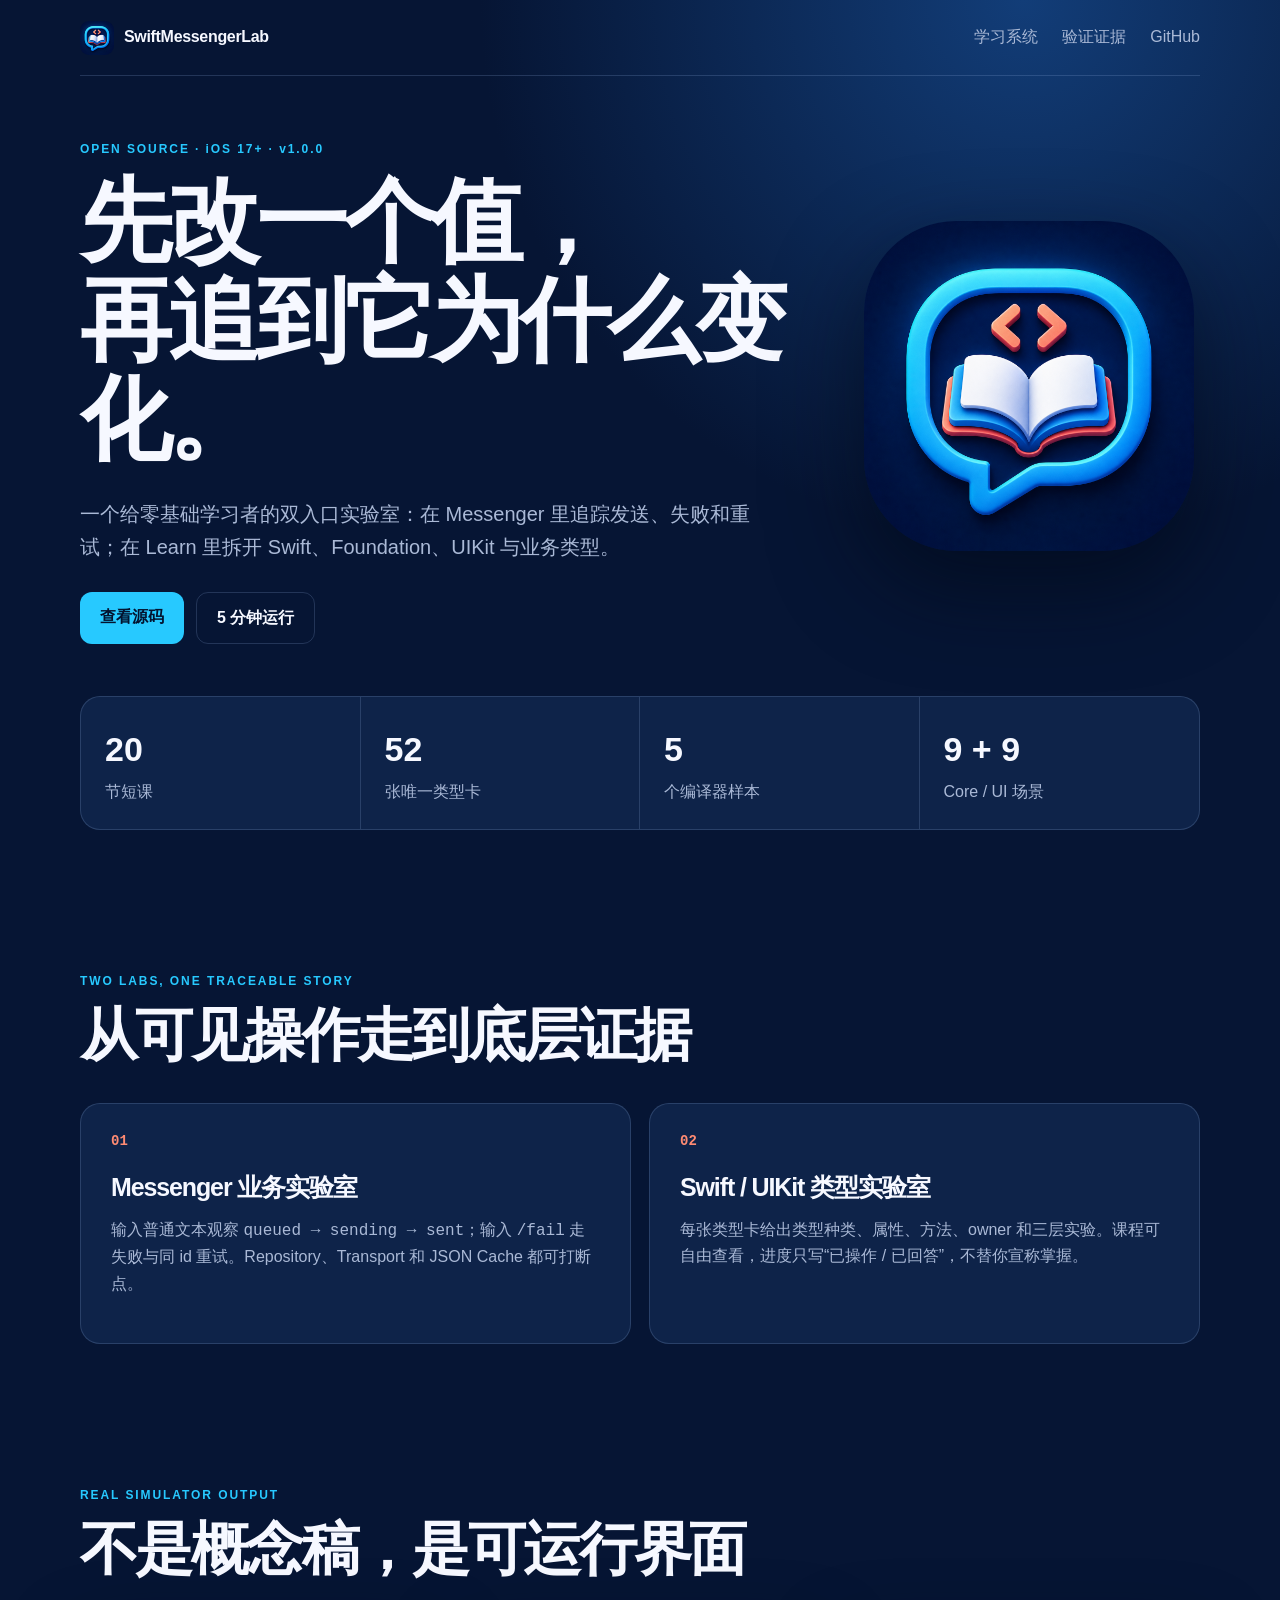
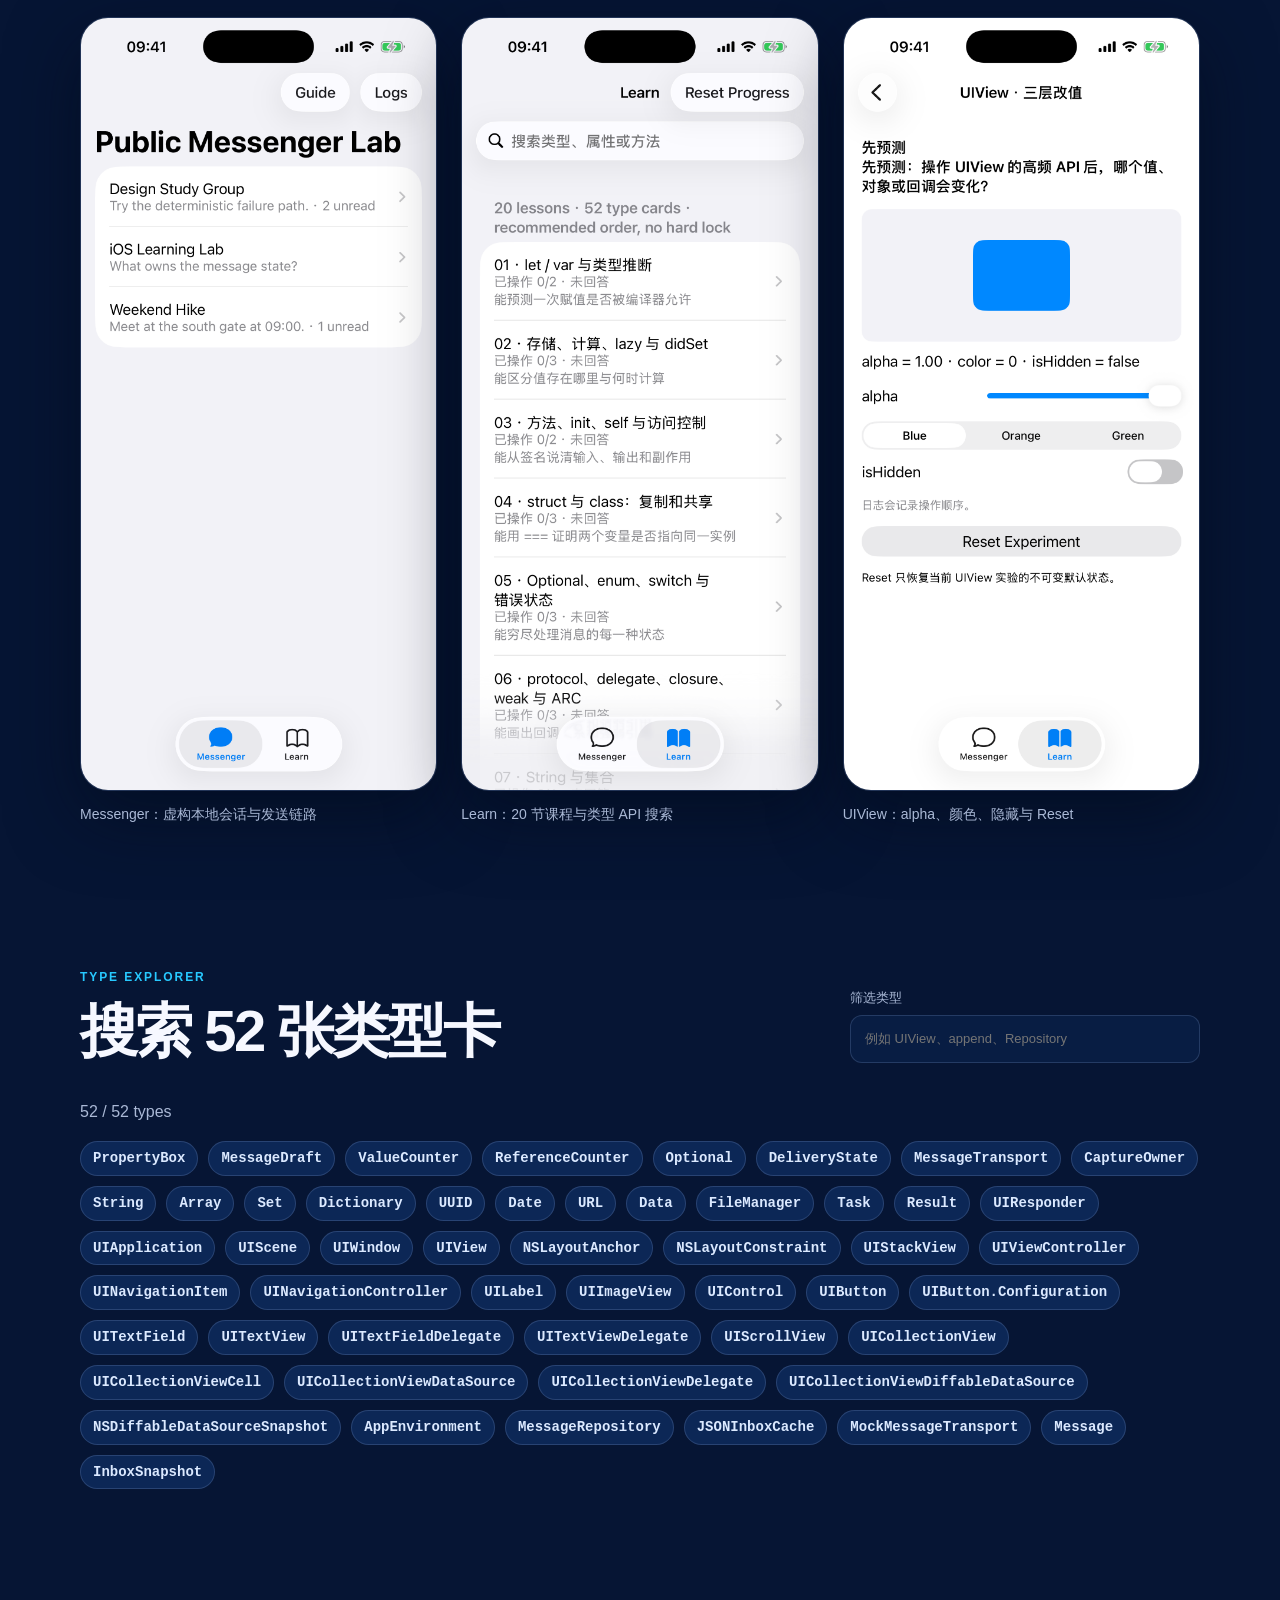
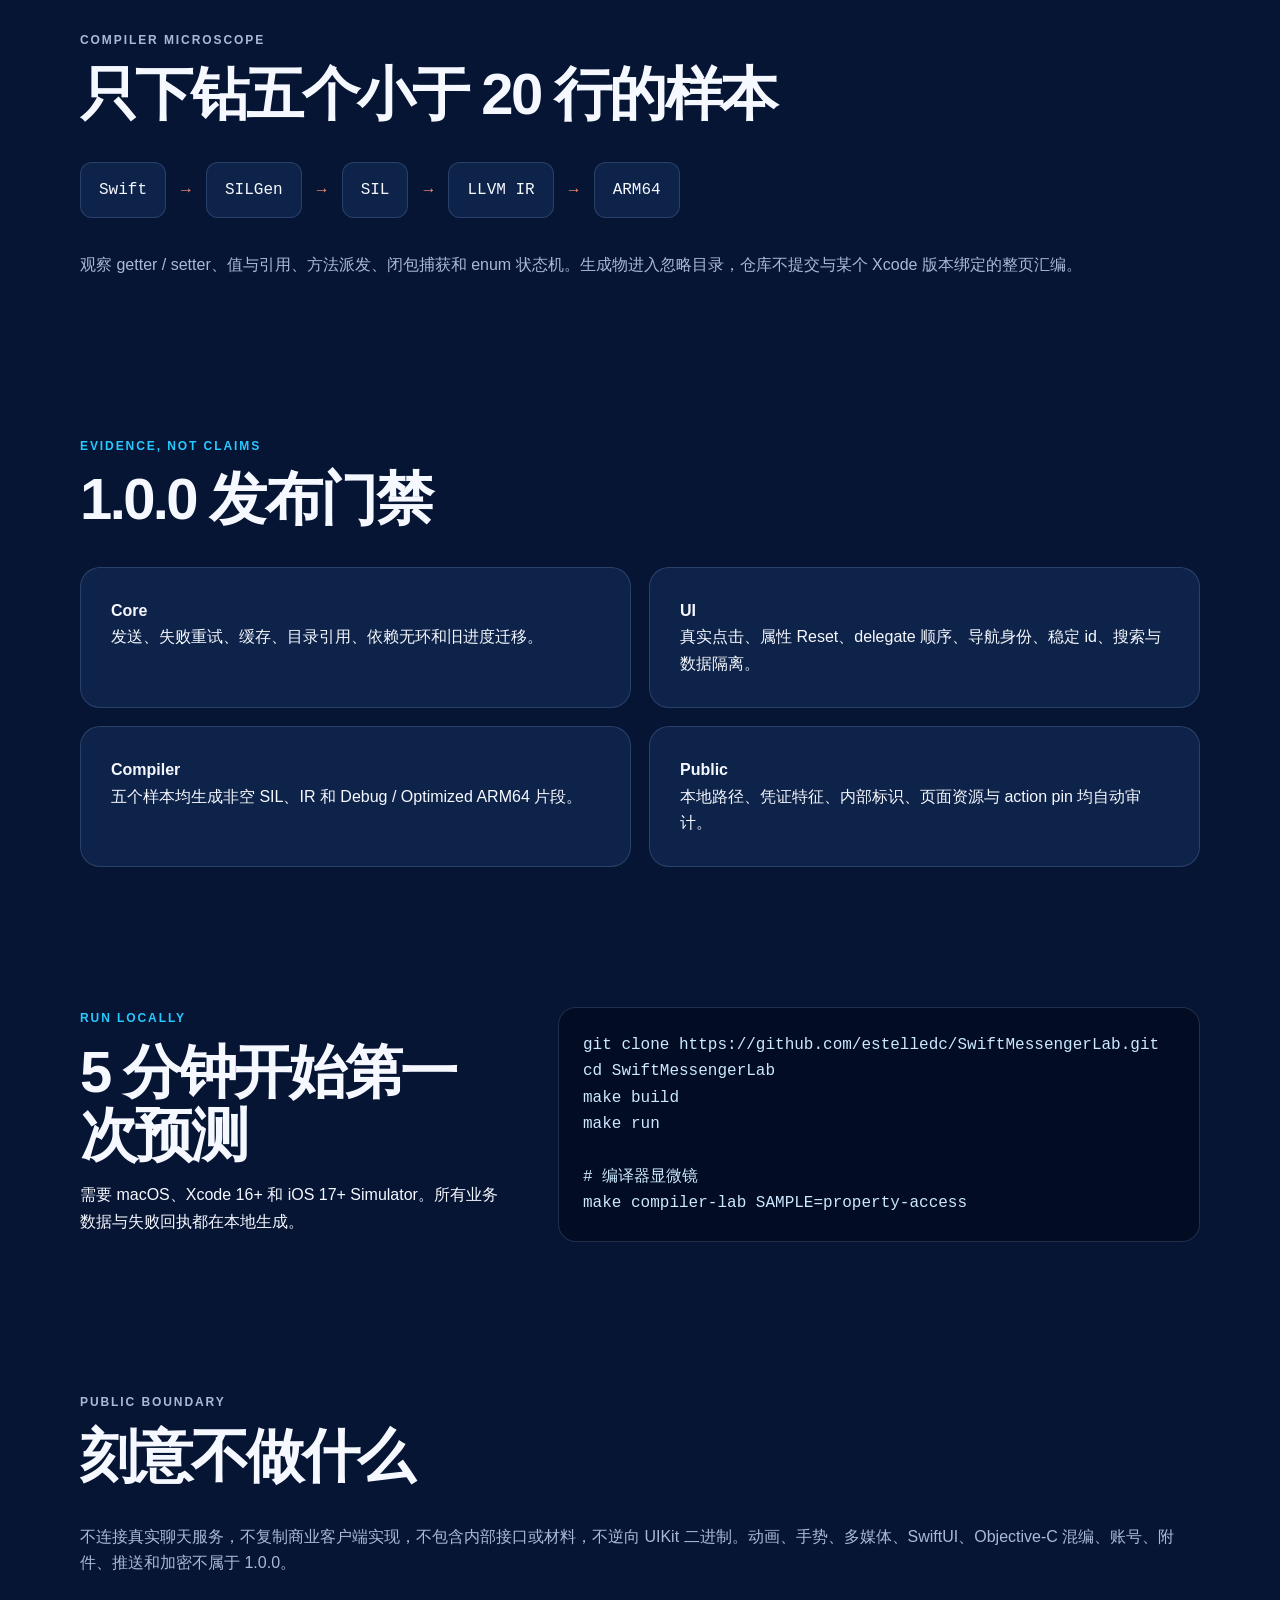
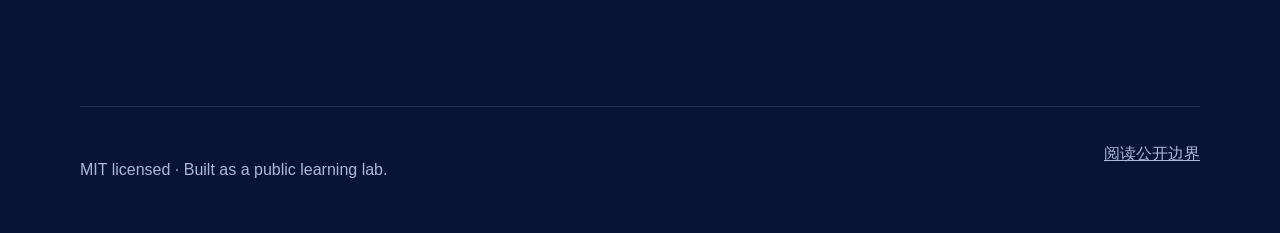
==== docs/index.html @ 99987d00 "docs: add public showcase and release automation" ====
<!doctype html>
<html lang="zh-CN">
<head>
  <meta charset="utf-8">
  <meta name="viewport" content="width=device-width, initial-scale=1">
  <title>SwiftMessengerLab · Swift / UIKit 类型与 IM 业务实验室</title>
  <meta name="description" content="面向零基础学习者的公开 Swift、Foundation、UIKit 与 IM 业务实验室：20 节短课、52 张类型卡和 5 个编译器显微镜样本。">
  <link rel="canonical" href="https://estelledc.github.io/SwiftMessengerLab/">
  <link rel="icon" type="image/png" href="assets/favicon.png">
  <link rel="stylesheet" href="assets/style.css">
  <meta property="og:type" content="website">
  <meta property="og:title" content="SwiftMessengerLab">
  <meta property="og:description" content="从改一个属性，到追踪一次消息发送，再到观察 SIL 与 ARM64。">
  <meta property="og:url" content="https://estelledc.github.io/SwiftMessengerLab/">
  <meta property="og:image" content="https://estelledc.github.io/SwiftMessengerLab/assets/og-image.png">
  <meta name="twitter:card" content="summary_large_image">
</head>
<body data-lessons="20" data-types="52" data-samples="5">
  <header class="hero shell">
    <nav aria-label="主导航">
      <a class="brand" href="#top"><img src="assets/favicon.png" alt="SwiftMessengerLab 图标">SwiftMessengerLab</a>
      <div><a href="#learn">学习系统</a><a href="#evidence">验证证据</a><a href="https://github.com/estelledc/SwiftMessengerLab">GitHub</a></div>
    </nav>
    <div class="hero-grid" id="top">
      <div>
        <p class="eyebrow">OPEN SOURCE · iOS 17+ · v1.0.0</p>
        <h1>先改一个值，<br>再追到它为什么变化。</h1>
        <p class="lead">一个给零基础学习者的双入口实验室：在 Messenger 里追踪发送、失败和重试；在 Learn 里拆开 Swift、Foundation、UIKit 与业务类型。</p>
        <div class="actions"><a class="primary" href="https://github.com/estelledc/SwiftMessengerLab">查看源码</a><a class="secondary" href="#run">5 分钟运行</a></div>
      </div>
      <img class="app-icon" src="assets/app-icon.png" alt="由对话气泡、代码括号和书本组成的项目图标">
    </div>
    <dl class="metrics" aria-label="已验证的项目规模">
      <div><dt>20</dt><dd>节短课</dd></div>
      <div><dt>52</dt><dd>张唯一类型卡</dd></div>
      <div><dt>5</dt><dd>个编译器样本</dd></div>
      <div><dt>9 + 9</dt><dd>Core / UI 场景</dd></div>
    </dl>
  </header>

  <main>
    <section class="shell" id="learn">
      <p class="eyebrow">TWO LABS, ONE TRACEABLE STORY</p>
      <h2>从可见操作走到底层证据</h2>
      <div class="two-col">
        <article class="panel"><span class="number">01</span><h3>Messenger 业务实验室</h3><p>输入普通文本观察 <code>queued → sending → sent</code>；输入 <code>/fail</code> 走失败与同 id 重试。Repository、Transport 和 JSON Cache 都可打断点。</p></article>
        <article class="panel"><span class="number">02</span><h3>Swift / UIKit 类型实验室</h3><p>每张类型卡给出类型种类、属性、方法、owner 和三层实验。课程可自由查看，进度只写“已操作 / 已回答”，不替你宣称掌握。</p></article>
      </div>
    </section>

    <section class="screens shell" aria-labelledby="screens-title">
      <p class="eyebrow">REAL SIMULATOR OUTPUT</p>
      <h2 id="screens-title">不是概念稿，是可运行界面</h2>
      <div class="screen-grid">
        <figure><img src="assets/screenshot-messenger.png" alt="Messenger 会话列表真实模拟器截图"><figcaption>Messenger：虚构本地会话与发送链路</figcaption></figure>
        <figure><img src="assets/screenshot-learn.png" alt="Learn 课程目录真实模拟器截图"><figcaption>Learn：20 节课程与类型 API 搜索</figcaption></figure>
        <figure><img src="assets/screenshot-uiview.png" alt="UIView 白名单属性实验真实模拟器截图"><figcaption>UIView：alpha、颜色、隐藏与 Reset</figcaption></figure>
      </div>
    </section>

    <section class="type-section shell">
      <div class="section-heading"><div><p class="eyebrow">TYPE EXPLORER</p><h2>搜索 52 张类型卡</h2></div><label>筛选类型<input id="type-filter" type="search" autocomplete="off" placeholder="例如 UIView、append、Repository"></label></div>
      <p id="type-count" class="muted" aria-live="polite">52 / 52 types</p>
      <div id="type-list" class="type-list"></div>
    </section>

    <section class="compiler shell">
      <p class="eyebrow">COMPILER MICROSCOPE</p>
      <h2>只下钻五个小于 20 行的样本</h2>
      <div class="pipeline" aria-label="编译器观察流水线"><span>Swift</span><b>→</b><span>SILGen</span><b>→</b><span>SIL</span><b>→</b><span>LLVM IR</span><b>→</b><span>ARM64</span></div>
      <p>观察 getter / setter、值与引用、方法派发、闭包捕获和 enum 状态机。生成物进入忽略目录，仓库不提交与某个 Xcode 版本绑定的整页汇编。</p>
    </section>

    <section class="evidence shell" id="evidence">
      <p class="eyebrow">EVIDENCE, NOT CLAIMS</p>
      <h2>1.0.0 发布门禁</h2>
      <div class="check-grid"><p><strong>Core</strong><br>发送、失败重试、缓存、目录引用、依赖无环和旧进度迁移。</p><p><strong>UI</strong><br>真实点击、属性 Reset、delegate 顺序、导航身份、稳定 id、搜索与数据隔离。</p><p><strong>Compiler</strong><br>五个样本均生成非空 SIL、IR 和 Debug / Optimized ARM64 片段。</p><p><strong>Public</strong><br>本地路径、凭证特征、内部标识、页面资源与 action pin 均自动审计。</p></div>
    </section>

    <section class="run shell" id="run">
      <div><p class="eyebrow">RUN LOCALLY</p><h2>5 分钟开始第一次预测</h2><p>需要 macOS、Xcode 16+ 和 iOS 17+ Simulator。所有业务数据与失败回执都在本地生成。</p></div>
      <pre><code>git clone https://github.com/estelledc/SwiftMessengerLab.git
cd SwiftMessengerLab
make build
make run

# 编译器显微镜
make compiler-lab SAMPLE=property-access</code></pre>
    </section>

    <section class="limits shell">
      <p class="eyebrow">PUBLIC BOUNDARY</p>
      <h2>刻意不做什么</h2>
      <p>不连接真实聊天服务，不复制商业客户端实现，不包含内部接口或材料，不逆向 UIKit 二进制。动画、手势、多媒体、SwiftUI、Objective-C 混编、账号、附件、推送和加密不属于 1.0.0。</p>
    </section>
  </main>

  <footer class="shell"><p>MIT licensed · Built as a public learning lab.</p><a href="https://github.com/estelledc/SwiftMessengerLab/blob/main/docs/public-research-boundary.md">阅读公开边界</a></footer>
  <script src="assets/app.js"></script>
</body>
</html>
---- docs/assets/style.css ----
:root {
  color-scheme: dark;
  --bg: #061534;
  --panel: rgba(18, 42, 83, .72);
  --line: rgba(148, 182, 230, .2);
  --text: #f6f8ff;
  --muted: #aab9d6;
  --cyan: #27c9ff;
  --coral: #ff8b73;
  --max: 1120px;
}
* { box-sizing: border-box; }
html { scroll-behavior: smooth; }
body { margin: 0; background: radial-gradient(circle at 80% 0, #123d78 0, var(--bg) 34rem); color: var(--text); font: 16px/1.65 -apple-system, BlinkMacSystemFont, "Segoe UI", sans-serif; }
a { color: inherit; }
.shell { width: min(calc(100% - 40px), var(--max)); margin-inline: auto; }
nav { min-height: 76px; display: flex; align-items: center; justify-content: space-between; gap: 24px; border-bottom: 1px solid var(--line); }
nav a { text-decoration: none; margin-left: 24px; color: var(--muted); }
.brand { display: flex; align-items: center; gap: 10px; margin-left: 0; color: var(--text); font-weight: 750; letter-spacing: -.02em; }
.brand img { width: 34px; height: 34px; border-radius: 9px; }
.hero-grid { min-height: 620px; display: grid; grid-template-columns: 1.35fr .65fr; align-items: center; gap: 70px; }
.eyebrow { color: var(--cyan); font-size: 12px; font-weight: 800; letter-spacing: .16em; }
h1, h2, h3 { margin: 0; letter-spacing: -.045em; line-height: 1.08; }
h1 { max-width: 760px; font-size: clamp(52px, 8vw, 92px); }
h2 { font-size: clamp(36px, 5vw, 58px); }
h3 { font-size: 25px; }
.lead { max-width: 680px; margin: 28px 0; color: var(--muted); font-size: 20px; }
.app-icon { width: min(100%, 330px); border-radius: 28%; box-shadow: 0 35px 90px #020918aa; justify-self: center; }
.actions { display: flex; flex-wrap: wrap; gap: 12px; }
.actions a { padding: 12px 20px; border-radius: 12px; text-decoration: none; font-weight: 700; }
.primary { background: var(--cyan); color: #03132f; }
.secondary { border: 1px solid var(--line); }
.metrics { display: grid; grid-template-columns: repeat(4, 1fr); margin: 0; border: 1px solid var(--line); border-radius: 20px; background: var(--panel); }
.metrics div { padding: 24px; border-right: 1px solid var(--line); }
.metrics div:last-child { border: 0; }
.metrics dt { font-size: 34px; font-weight: 800; }
.metrics dd { margin: 2px 0 0; color: var(--muted); }
section { padding-top: 130px; }
section > h2, .section-heading { margin-bottom: 36px; }
.two-col, .check-grid { display: grid; grid-template-columns: repeat(2, 1fr); gap: 18px; }
.panel, .check-grid p { margin: 0; padding: 30px; border: 1px solid var(--line); border-radius: 20px; background: var(--panel); }
.panel p, .compiler > p, .limits > p { color: var(--muted); }
.number { display: block; margin-bottom: 26px; color: var(--coral); font: 800 14px/1 ui-monospace, monospace; }
.screen-grid { display: grid; grid-template-columns: repeat(3, 1fr); gap: 24px; }
figure { margin: 0; }
figure img { width: 100%; display: block; border-radius: 28px; border: 1px solid var(--line); box-shadow: 0 25px 70px #02091888; }
figcaption { margin-top: 12px; color: var(--muted); font-size: 14px; }
.section-heading { display: flex; justify-content: space-between; align-items: end; gap: 30px; }
label { color: var(--muted); font-size: 13px; }
input { display: block; width: min(350px, 80vw); margin-top: 7px; padding: 12px 14px; border: 1px solid var(--line); border-radius: 12px; background: #081d43; color: var(--text); font: inherit; }
.muted { color: var(--muted); }
.type-list { display: flex; flex-wrap: wrap; gap: 10px; }
.type-chip { padding: 8px 12px; border: 1px solid var(--line); border-radius: 999px; background: #0c2756; color: #dbe9ff; font: 600 14px/1.2 ui-monospace, SFMono-Regular, monospace; }
.pipeline { display: flex; flex-wrap: wrap; align-items: center; gap: 12px; margin: 34px 0; }
.pipeline span { padding: 14px 18px; border: 1px solid var(--line); border-radius: 12px; background: var(--panel); font-family: ui-monospace, monospace; }
.pipeline b { color: var(--coral); }
.run { display: grid; grid-template-columns: .8fr 1.2fr; gap: 50px; align-items: center; }
pre { overflow: auto; margin: 0; padding: 24px; border: 1px solid var(--line); border-radius: 18px; background: #020c22; color: #cce9ff; }
code { font-family: ui-monospace, SFMono-Regular, Menlo, monospace; }
footer { display: flex; justify-content: space-between; gap: 24px; margin-top: 130px; padding-block: 34px; border-top: 1px solid var(--line); color: var(--muted); }
@media (max-width: 780px) {
  nav div { display: none; }
  .hero-grid { min-height: auto; grid-template-columns: 1fr; padding: 80px 0; }
  .app-icon { grid-row: 1; width: 180px; }
  .metrics, .two-col, .check-grid, .screen-grid, .run { grid-template-columns: 1fr; }
  .metrics div { border-right: 0; border-bottom: 1px solid var(--line); }
  .section-heading { align-items: start; flex-direction: column; }
  section { padding-top: 90px; }
  footer { flex-direction: column; }
}
@media (prefers-reduced-motion: reduce) { html { scroll-behavior: auto; } }
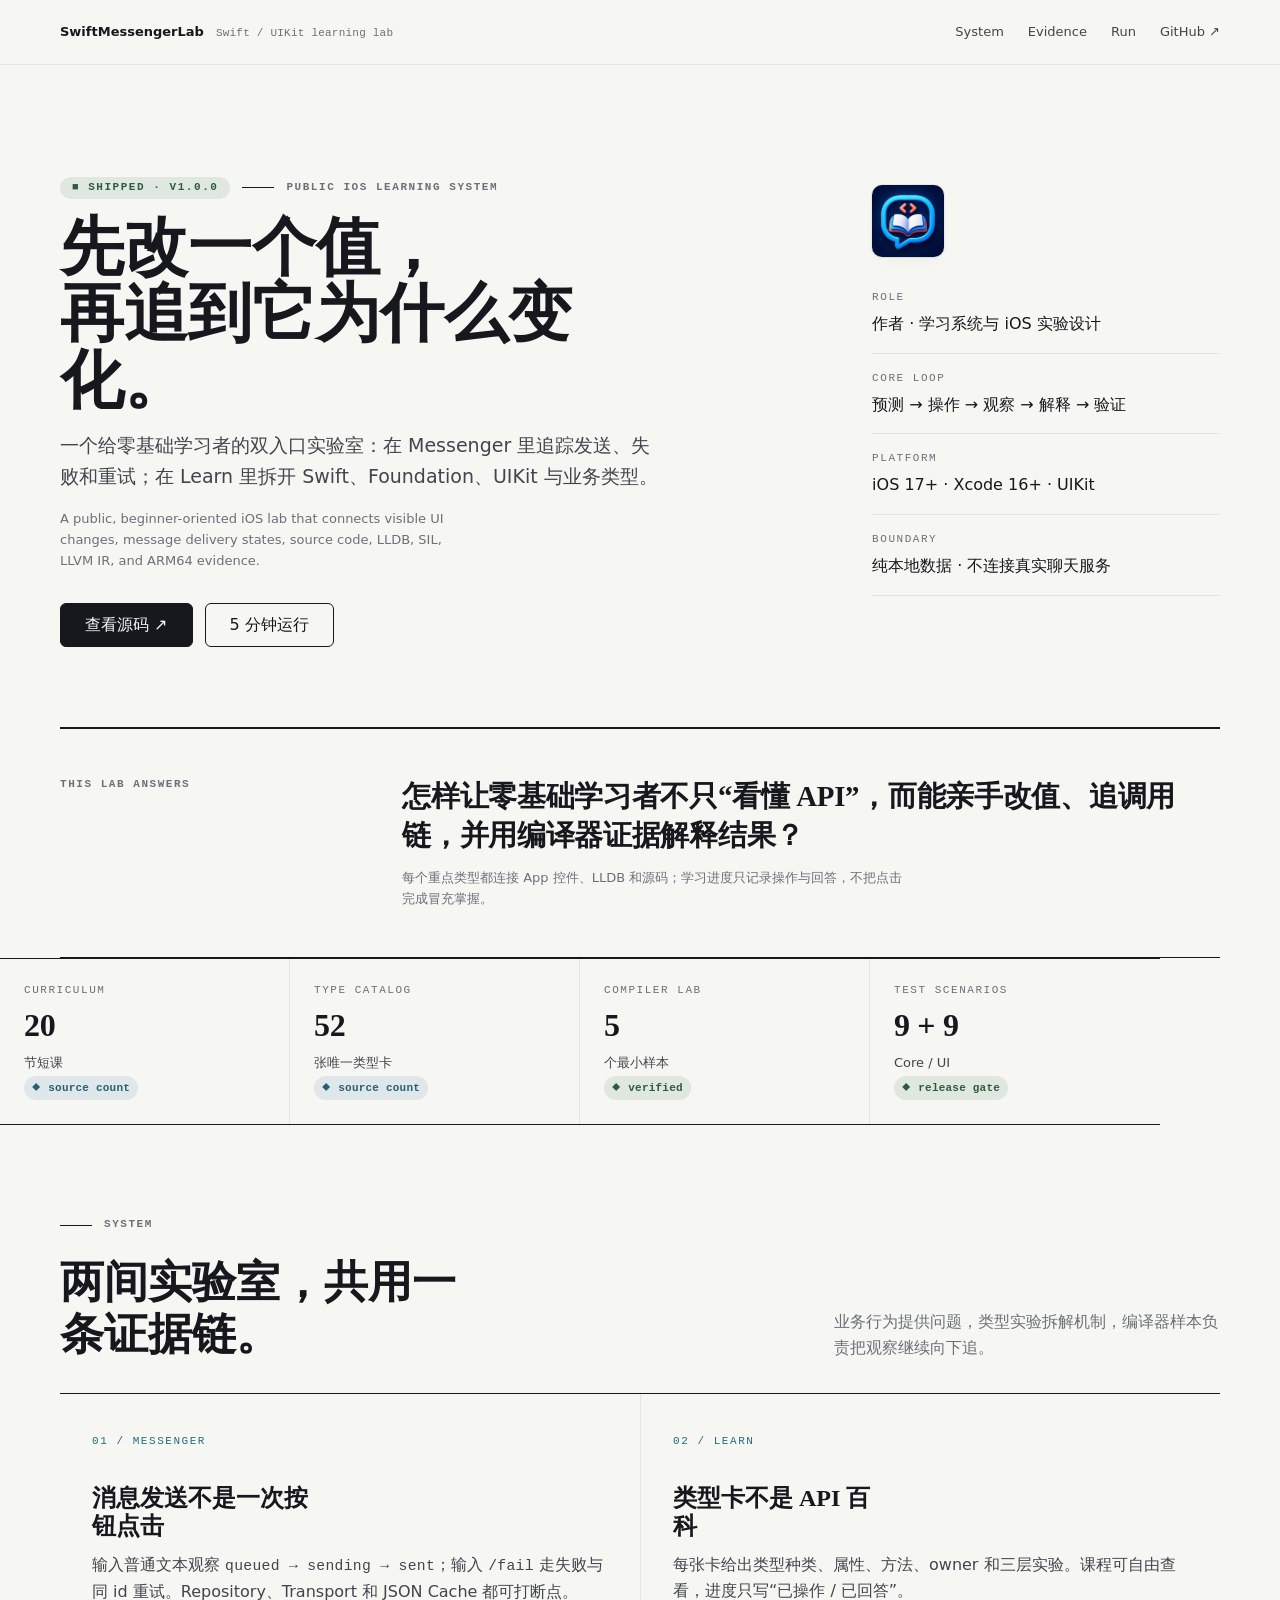
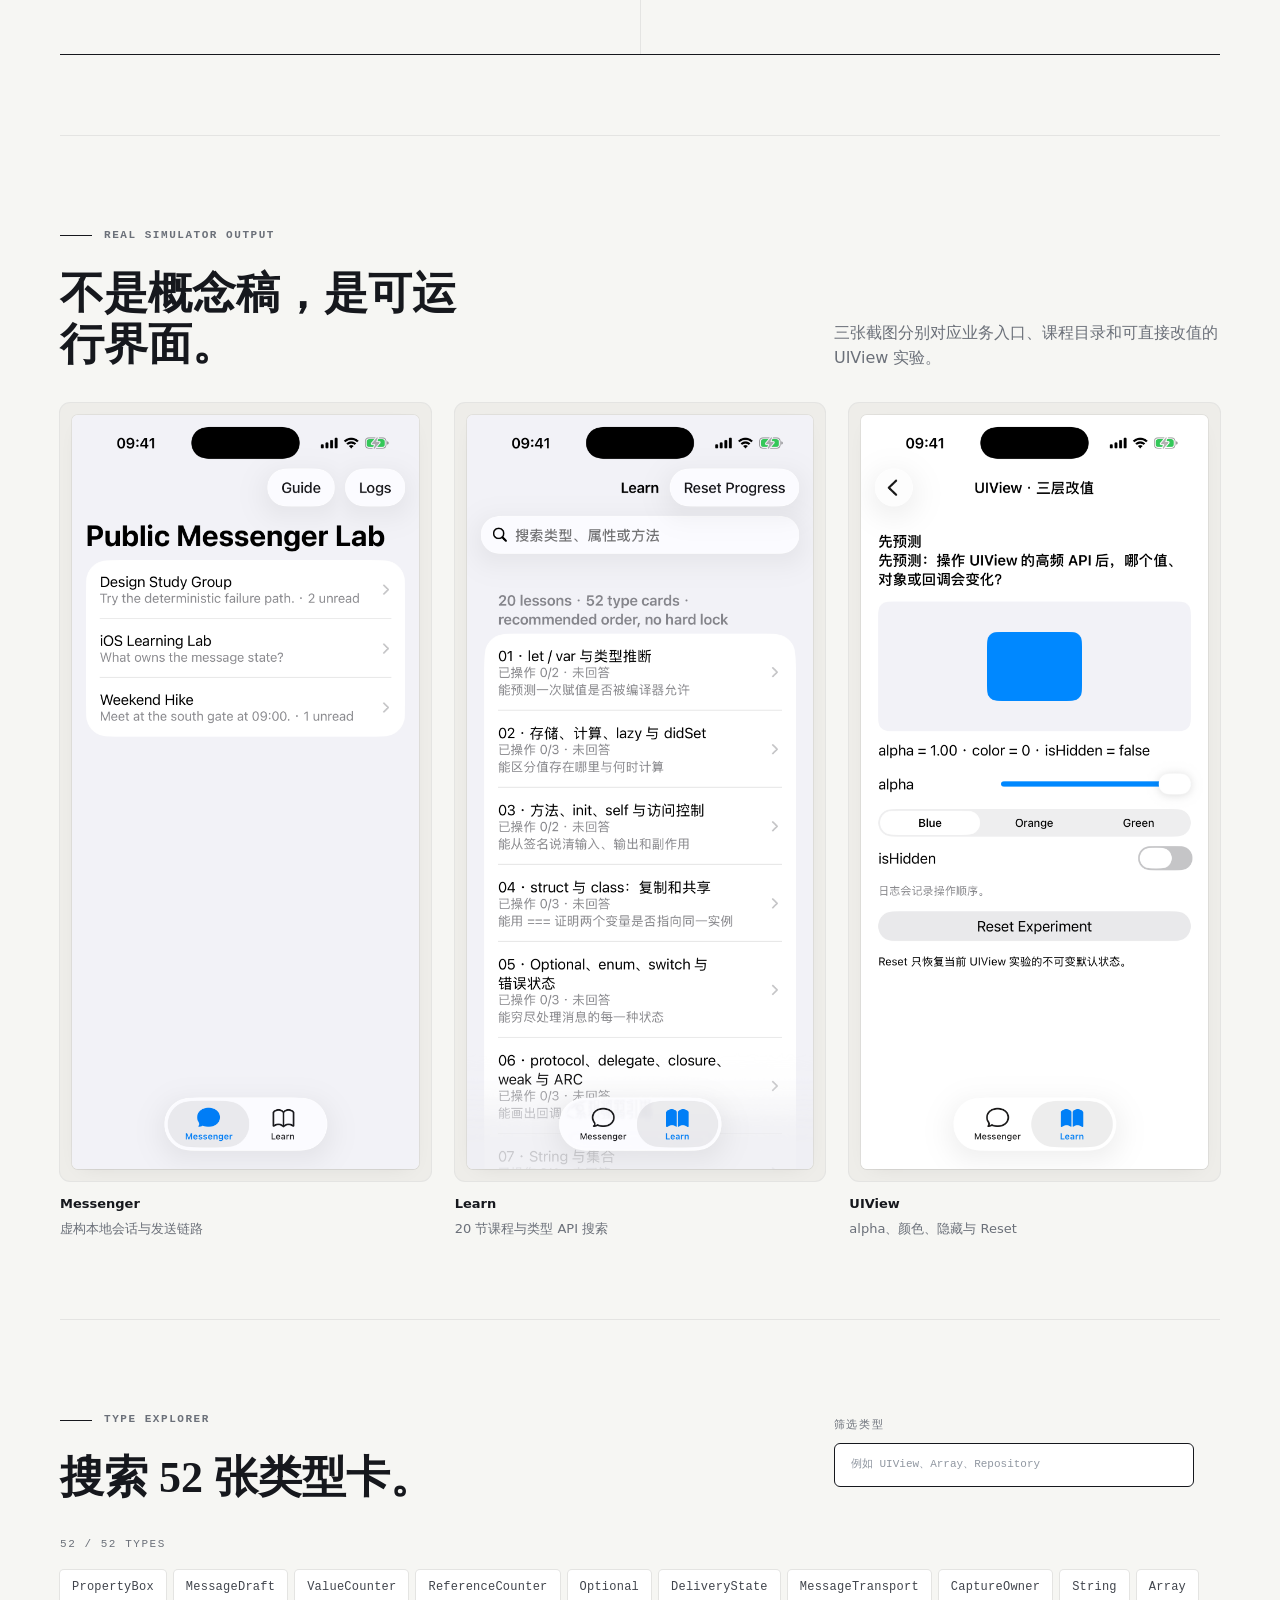
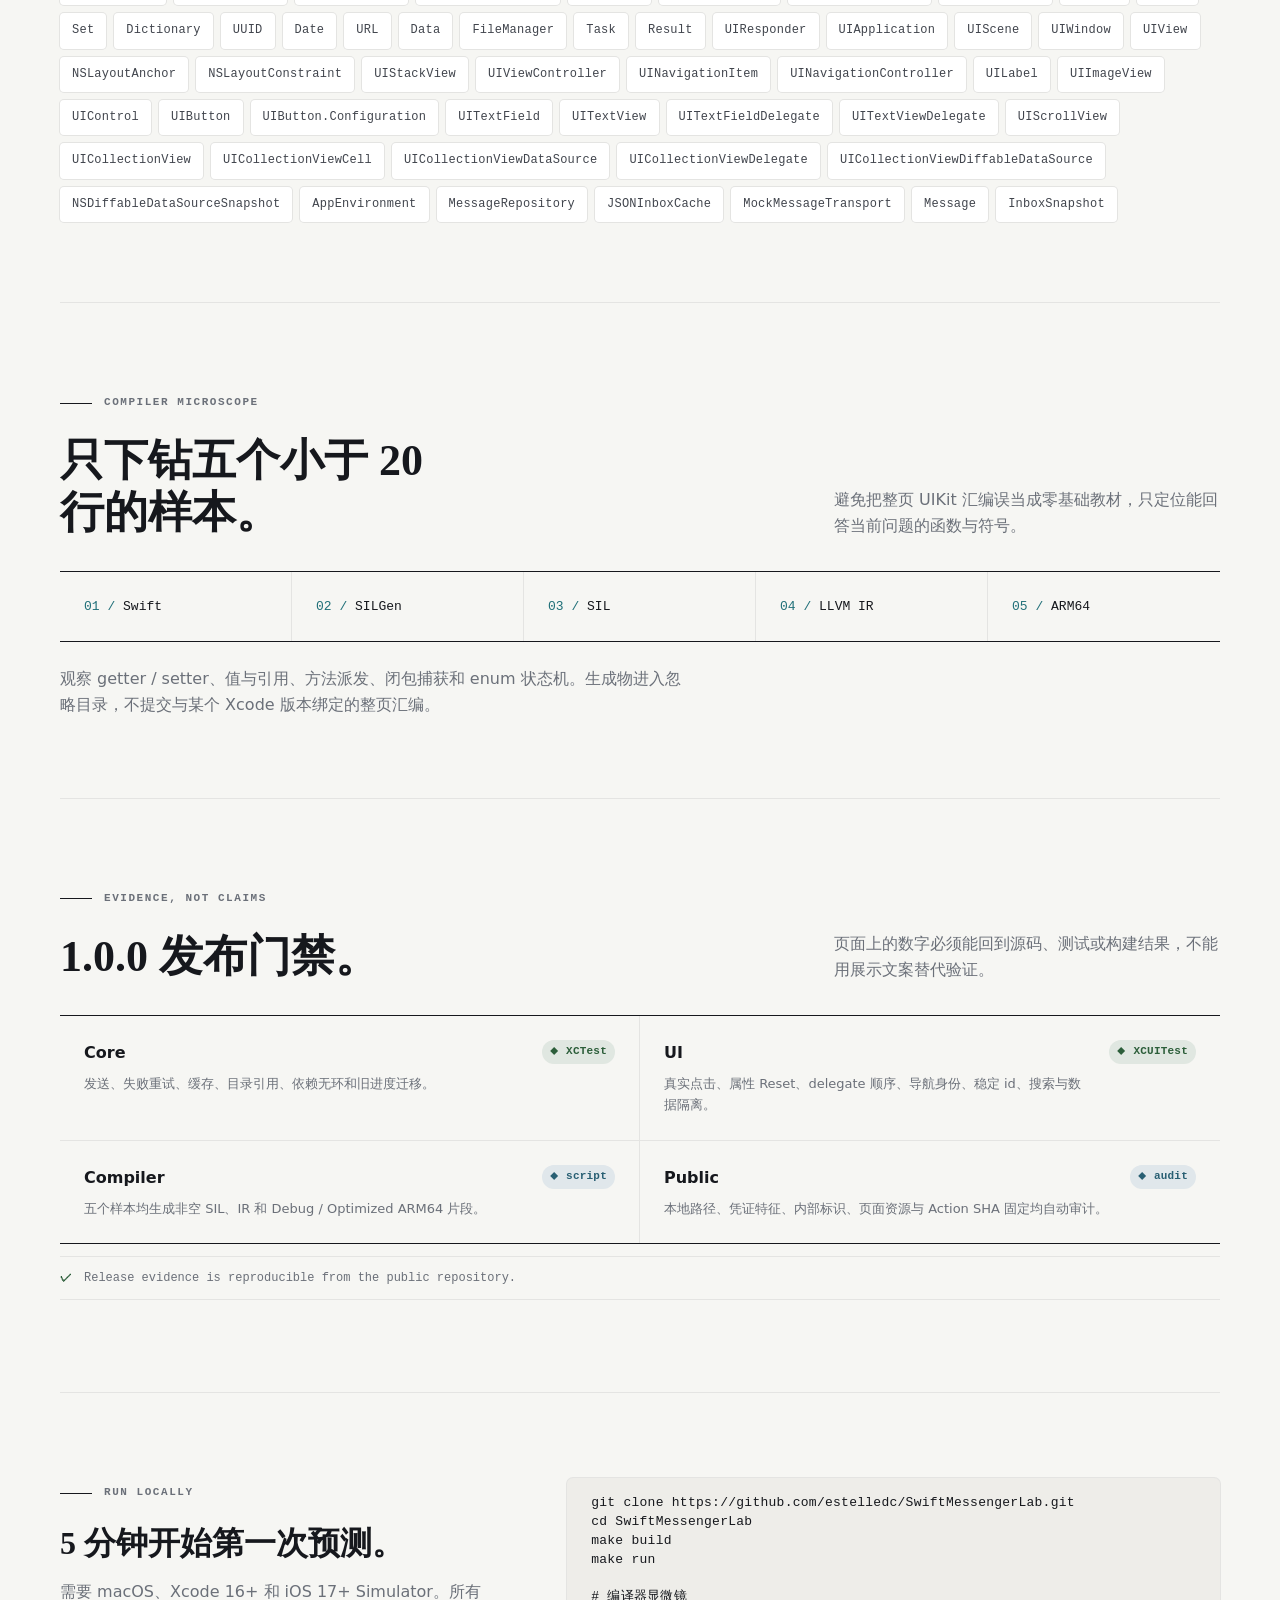
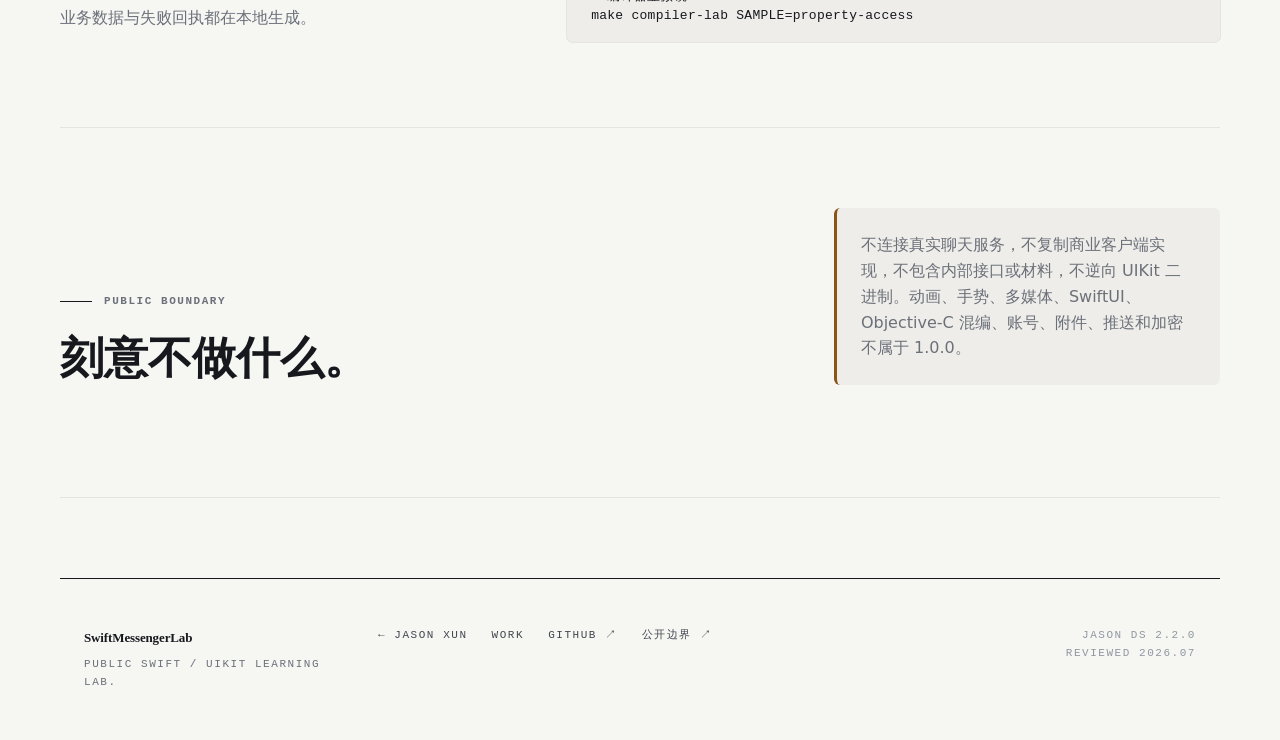
==== commit 241dd563: "docs: align GitHub Pages with main site design" ====
--- a/docs/index.html
+++ b/docs/index.html
@@ -3,99 +3,124 @@
 <head>
   <meta charset="utf-8">
   <meta name="viewport" content="width=device-width, initial-scale=1">
-  <title>SwiftMessengerLab · Swift / UIKit 类型与 IM 业务实验室</title>
+  <meta name="theme-color" content="#f6f6f3">
+  <title>SwiftMessengerLab｜Swift / UIKit 类型与 IM 业务实验室</title>
   <meta name="description" content="面向零基础学习者的公开 Swift、Foundation、UIKit 与 IM 业务实验室：20 节短课、52 张类型卡和 5 个编译器显微镜样本。">
   <link rel="canonical" href="https://estelledc.github.io/SwiftMessengerLab/">
   <link rel="icon" type="image/png" href="assets/favicon.png">
+  <link rel="stylesheet" href="assets/jx/tokens.css">
+  <link rel="stylesheet" href="assets/jx/base.css">
+  <link rel="stylesheet" href="assets/jx/components.css">
   <link rel="stylesheet" href="assets/style.css">
   <meta property="og:type" content="website">
-  <meta property="og:title" content="SwiftMessengerLab">
+  <meta property="og:locale" content="zh_CN">
+  <meta property="og:site_name" content="Jason Xun">
+  <meta property="og:title" content="SwiftMessengerLab｜类型与业务实验室">
   <meta property="og:description" content="从改一个属性，到追踪一次消息发送，再到观察 SIL 与 ARM64。">
   <meta property="og:url" content="https://estelledc.github.io/SwiftMessengerLab/">
   <meta property="og:image" content="https://estelledc.github.io/SwiftMessengerLab/assets/og-image.png">
+  <meta property="og:image:width" content="1200">
+  <meta property="og:image:height" content="630">
+  <meta property="og:image:alt" content="SwiftMessengerLab 类型、消息状态和编译器证据概览">
   <meta name="twitter:card" content="summary_large_image">
+  <meta name="twitter:title" content="SwiftMessengerLab｜类型与业务实验室">
+  <meta name="twitter:description" content="20 节短课、52 张类型卡与 5 个编译器样本。">
+  <meta name="twitter:image" content="https://estelledc.github.io/SwiftMessengerLab/assets/og-image.png">
 </head>
 <body data-lessons="20" data-types="52" data-samples="5">
-  <header class="hero shell">
-    <nav aria-label="主导航">
-      <a class="brand" href="#top"><img src="assets/favicon.png" alt="SwiftMessengerLab 图标">SwiftMessengerLab</a>
-      <div><a href="#learn">学习系统</a><a href="#evidence">验证证据</a><a href="https://github.com/estelledc/SwiftMessengerLab">GitHub</a></div>
-    </nav>
-    <div class="hero-grid" id="top">
-      <div>
-        <p class="eyebrow">OPEN SOURCE · iOS 17+ · v1.0.0</p>
-        <h1>先改一个值，<br>再追到它为什么变化。</h1>
-        <p class="lead">一个给零基础学习者的双入口实验室：在 Messenger 里追踪发送、失败和重试；在 Learn 里拆开 Swift、Foundation、UIKit 与业务类型。</p>
-        <div class="actions"><a class="primary" href="https://github.com/estelledc/SwiftMessengerLab">查看源码</a><a class="secondary" href="#run">5 分钟运行</a></div>
-      </div>
-      <img class="app-icon" src="assets/app-icon.png" alt="由对话气泡、代码括号和书本组成的项目图标">
+  <a class="jx-skip-link" href="#main">跳到主要内容</a>
+  <header class="jx-site-header" aria-label="站点导航">
+    <div class="jx-site-header__inner">
+      <a class="jx-site-header__identity" href="#top" aria-label="SwiftMessengerLab 首页">
+        <strong>SwiftMessengerLab</strong><span>Swift / UIKit learning lab</span>
+      </a>
+      <nav class="jx-site-nav" aria-label="主导航">
+        <div class="jx-site-nav__links"><a href="#system">System</a><a href="#evidence">Evidence</a><a href="#run">Run</a><a href="https://github.com/estelledc/SwiftMessengerLab" target="_blank" rel="noopener">GitHub ↗</a></div>
+        <details class="jx-site-nav__menu"><summary>Menu</summary><nav aria-label="移动导航"><a href="#system">System</a><a href="#evidence">Evidence</a><a href="#run">Run</a><a href="https://github.com/estelledc/SwiftMessengerLab" target="_blank" rel="noopener">GitHub ↗</a></nav></details>
+      </nav>
     </div>
-    <dl class="metrics" aria-label="已验证的项目规模">
-      <div><dt>20</dt><dd>节短课</dd></div>
-      <div><dt>52</dt><dd>张唯一类型卡</dd></div>
-      <div><dt>5</dt><dd>个编译器样本</dd></div>
-      <div><dt>9 + 9</dt><dd>Core / UI 场景</dd></div>
-    </dl>
   </header>
 
-  <main>
-    <section class="shell" id="learn">
-      <p class="eyebrow">TWO LABS, ONE TRACEABLE STORY</p>
-      <h2>从可见操作走到底层证据</h2>
-      <div class="two-col">
-        <article class="panel"><span class="number">01</span><h3>Messenger 业务实验室</h3><p>输入普通文本观察 <code>queued → sending → sent</code>；输入 <code>/fail</code> 走失败与同 id 重试。Repository、Transport 和 JSON Cache 都可打断点。</p></article>
-        <article class="panel"><span class="number">02</span><h3>Swift / UIKit 类型实验室</h3><p>每张类型卡给出类型种类、属性、方法、owner 和三层实验。课程可自由查看，进度只写“已操作 / 已回答”，不替你宣称掌握。</p></article>
-      </div>
-    </section>
+  <main id="main">
+    <article>
+      <header class="lab-hero jx-container" id="top">
+        <div>
+          <div class="lab-kicker"><span class="jx-chip" data-state="shipped">Shipped · v1.0.0</span><span class="jx-eyebrow"><span class="jx-eyebrow__rule"></span>Public iOS learning system</span></div>
+          <h1>先改一个值，<br>再追到它为什么变化。</h1>
+          <p class="lab-lede">一个给零基础学习者的双入口实验室：在 Messenger 里追踪发送、失败和重试；在 Learn 里拆开 Swift、Foundation、UIKit 与业务类型。</p>
+          <p class="lab-summary-en" lang="en">A public, beginner-oriented iOS lab that connects visible UI changes, message delivery states, source code, LLDB, SIL, LLVM IR, and ARM64 evidence.</p>
+          <div class="lab-actions"><a class="jx-action" href="https://github.com/estelledc/SwiftMessengerLab" target="_blank" rel="noopener">查看源码 ↗</a><a class="jx-action jx-action--secondary" href="#run">5 分钟运行</a></div>
+        </div>
+        <aside class="lab-facts" aria-label="项目事实">
+          <img class="lab-mark" src="assets/app-icon.png" width="1024" height="1024" alt="由对话气泡、代码括号和书本组成的项目图标">
+          <dl><div><dt>Role</dt><dd>作者 · 学习系统与 iOS 实验设计</dd></div><div><dt>Core loop</dt><dd>预测 → 操作 → 观察 → 解释 → 验证</dd></div><div><dt>Platform</dt><dd>iOS 17+ · Xcode 16+ · UIKit</dd></div><div><dt>Boundary</dt><dd>纯本地数据 · 不连接真实聊天服务</dd></div></dl>
+        </aside>
+      </header>
 
-    <section class="screens shell" aria-labelledby="screens-title">
-      <p class="eyebrow">REAL SIMULATOR OUTPUT</p>
-      <h2 id="screens-title">不是概念稿，是可运行界面</h2>
-      <div class="screen-grid">
-        <figure><img src="assets/screenshot-messenger.png" alt="Messenger 会话列表真实模拟器截图"><figcaption>Messenger：虚构本地会话与发送链路</figcaption></figure>
-        <figure><img src="assets/screenshot-learn.png" alt="Learn 课程目录真实模拟器截图"><figcaption>Learn：20 节课程与类型 API 搜索</figcaption></figure>
-        <figure><img src="assets/screenshot-uiview.png" alt="UIView 白名单属性实验真实模拟器截图"><figcaption>UIView：alpha、颜色、隐藏与 Reset</figcaption></figure>
-      </div>
-    </section>
+      <aside class="jx-case-question jx-container" aria-label="本项目回答的问题">
+        <p class="jx-case-question__label">This lab answers</p>
+        <div><strong class="jx-case-question__prompt">怎样让零基础学习者不只“看懂 API”，而能亲手改值、追调用链，并用编译器证据解释结果？</strong><p class="jx-case-question__context">每个重点类型都连接 App 控件、LLDB 和源码；学习进度只记录操作与回答，不把点击完成冒充掌握。</p></div>
+      </aside>
 
-    <section class="type-section shell">
-      <div class="section-heading"><div><p class="eyebrow">TYPE EXPLORER</p><h2>搜索 52 张类型卡</h2></div><label>筛选类型<input id="type-filter" type="search" autocomplete="off" placeholder="例如 UIView、append、Repository"></label></div>
-      <p id="type-count" class="muted" aria-live="polite">52 / 52 types</p>
-      <div id="type-list" class="type-list"></div>
-    </section>
+      <ul class="jx-proof-rail jx-container" aria-label="已验证的项目规模">
+        <li><span class="jx-proof-rail__label">Curriculum</span><strong class="jx-proof-rail__value">20</strong><span class="jx-proof-rail__detail">节短课</span><span class="jx-source-tag" data-source="build">source count</span></li>
+        <li><span class="jx-proof-rail__label">Type catalog</span><strong class="jx-proof-rail__value">52</strong><span class="jx-proof-rail__detail">张唯一类型卡</span><span class="jx-source-tag" data-source="build">source count</span></li>
+        <li><span class="jx-proof-rail__label">Compiler lab</span><strong class="jx-proof-rail__value">5</strong><span class="jx-proof-rail__detail">个最小样本</span><span class="jx-source-tag" data-source="measured">verified</span></li>
+        <li><span class="jx-proof-rail__label">Test scenarios</span><strong class="jx-proof-rail__value">9 + 9</strong><span class="jx-proof-rail__detail">Core / UI</span><span class="jx-source-tag" data-source="measured">release gate</span></li>
+      </ul>
 
-    <section class="compiler shell">
-      <p class="eyebrow">COMPILER MICROSCOPE</p>
-      <h2>只下钻五个小于 20 行的样本</h2>
-      <div class="pipeline" aria-label="编译器观察流水线"><span>Swift</span><b>→</b><span>SILGen</span><b>→</b><span>SIL</span><b>→</b><span>LLVM IR</span><b>→</b><span>ARM64</span></div>
-      <p>观察 getter / setter、值与引用、方法派发、闭包捕获和 enum 状态机。生成物进入忽略目录，仓库不提交与某个 Xcode 版本绑定的整页汇编。</p>
-    </section>
+      <section class="lab-section jx-container" id="system">
+        <div class="lab-section__heading"><div><p class="jx-eyebrow"><span class="jx-eyebrow__rule"></span>System</p><h2>两间实验室，共用一条证据链。</h2></div><p>业务行为提供问题，类型实验拆解机制，编译器样本负责把观察继续向下追。</p></div>
+        <div class="lab-card-grid">
+          <article class="lab-card"><span class="lab-index">01 / Messenger</span><h3>消息发送不是一次按钮点击</h3><p>输入普通文本观察 <code>queued → sending → sent</code>；输入 <code>/fail</code> 走失败与同 id 重试。Repository、Transport 和 JSON Cache 都可打断点。</p></article>
+          <article class="lab-card"><span class="lab-index">02 / Learn</span><h3>类型卡不是 API 百科</h3><p>每张卡给出类型种类、属性、方法、owner 和三层实验。课程可自由查看，进度只写“已操作 / 已回答”。</p></article>
+        </div>
+      </section>
 
-    <section class="evidence shell" id="evidence">
-      <p class="eyebrow">EVIDENCE, NOT CLAIMS</p>
-      <h2>1.0.0 发布门禁</h2>
-      <div class="check-grid"><p><strong>Core</strong><br>发送、失败重试、缓存、目录引用、依赖无环和旧进度迁移。</p><p><strong>UI</strong><br>真实点击、属性 Reset、delegate 顺序、导航身份、稳定 id、搜索与数据隔离。</p><p><strong>Compiler</strong><br>五个样本均生成非空 SIL、IR 和 Debug / Optimized ARM64 片段。</p><p><strong>Public</strong><br>本地路径、凭证特征、内部标识、页面资源与 action pin 均自动审计。</p></div>
-    </section>
+      <section class="lab-section jx-container" aria-labelledby="screens-title">
+        <div class="lab-section__heading"><div><p class="jx-eyebrow"><span class="jx-eyebrow__rule"></span>Real simulator output</p><h2 id="screens-title">不是概念稿，是可运行界面。</h2></div><p>三张截图分别对应业务入口、课程目录和可直接改值的 UIView 实验。</p></div>
+        <div class="lab-screen-grid">
+          <figure><div class="lab-screen"><img src="assets/screenshot-messenger.png" alt="Messenger 会话列表真实模拟器截图" loading="lazy" decoding="async"></div><figcaption><strong>Messenger</strong><span>虚构本地会话与发送链路</span></figcaption></figure>
+          <figure><div class="lab-screen"><img src="assets/screenshot-learn.png" alt="Learn 课程目录真实模拟器截图" loading="lazy" decoding="async"></div><figcaption><strong>Learn</strong><span>20 节课程与类型 API 搜索</span></figcaption></figure>
+          <figure><div class="lab-screen"><img src="assets/screenshot-uiview.png" alt="UIView 白名单属性实验真实模拟器截图" loading="lazy" decoding="async"></div><figcaption><strong>UIView</strong><span>alpha、颜色、隐藏与 Reset</span></figcaption></figure>
+        </div>
+      </section>
 
-    <section class="run shell" id="run">
-      <div><p class="eyebrow">RUN LOCALLY</p><h2>5 分钟开始第一次预测</h2><p>需要 macOS、Xcode 16+ 和 iOS 17+ Simulator。所有业务数据与失败回执都在本地生成。</p></div>
-      <pre><code>git clone https://github.com/estelledc/SwiftMessengerLab.git
+      <section class="lab-section jx-container" aria-labelledby="type-title">
+        <div class="lab-section__heading lab-section__heading--control"><div><p class="jx-eyebrow"><span class="jx-eyebrow__rule"></span>Type explorer</p><h2 id="type-title">搜索 52 张类型卡。</h2></div><label class="lab-filter">筛选类型<input id="type-filter" type="search" autocomplete="off" placeholder="例如 UIView、Array、Repository"></label></div>
+        <p id="type-count" class="lab-count" aria-live="polite">52 / 52 types</p>
+        <div id="type-list" class="lab-token-list"></div>
+      </section>
+
+      <section class="lab-section jx-container">
+        <div class="lab-section__heading"><div><p class="jx-eyebrow"><span class="jx-eyebrow__rule"></span>Compiler microscope</p><h2>只下钻五个小于 20 行的样本。</h2></div><p>避免把整页 UIKit 汇编误当成零基础教材，只定位能回答当前问题的函数与符号。</p></div>
+        <ol class="lab-pipeline" aria-label="编译器观察流水线"><li>Swift</li><li>SILGen</li><li>SIL</li><li>LLVM IR</li><li>ARM64</li></ol>
+        <p class="lab-note">观察 getter / setter、值与引用、方法派发、闭包捕获和 enum 状态机。生成物进入忽略目录，不提交与某个 Xcode 版本绑定的整页汇编。</p>
+      </section>
+
+      <section class="lab-section jx-container" id="evidence">
+        <div class="lab-section__heading"><div><p class="jx-eyebrow"><span class="jx-eyebrow__rule"></span>Evidence, not claims</p><h2>1.0.0 发布门禁。</h2></div><p>页面上的数字必须能回到源码、测试或构建结果，不能用展示文案替代验证。</p></div>
+        <ul class="lab-evidence-list"><li><div><strong>Core</strong><p>发送、失败重试、缓存、目录引用、依赖无环和旧进度迁移。</p></div><span class="jx-source-tag" data-source="measured">XCTest</span></li><li><div><strong>UI</strong><p>真实点击、属性 Reset、delegate 顺序、导航身份、稳定 id、搜索与数据隔离。</p></div><span class="jx-source-tag" data-source="measured">XCUITest</span></li><li><div><strong>Compiler</strong><p>五个样本均生成非空 SIL、IR 和 Debug / Optimized ARM64 片段。</p></div><span class="jx-source-tag" data-source="build">script</span></li><li><div><strong>Public</strong><p>本地路径、凭证特征、内部标识、页面资源与 Action SHA 固定均自动审计。</p></div><span class="jx-source-tag" data-source="build">audit</span></li></ul>
+        <p class="jx-verification-line">Release evidence is reproducible from the public repository.</p>
+      </section>
+
+      <section class="lab-section jx-container" id="run">
+        <div class="lab-run"><div><p class="jx-eyebrow"><span class="jx-eyebrow__rule"></span>Run locally</p><h2>5 分钟开始第一次预测。</h2><p>需要 macOS、Xcode 16+ 和 iOS 17+ Simulator。所有业务数据与失败回执都在本地生成。</p></div><pre><code>git clone https://github.com/estelledc/SwiftMessengerLab.git
 cd SwiftMessengerLab
 make build
 make run
 
 # 编译器显微镜
-make compiler-lab SAMPLE=property-access</code></pre>
-    </section>
+make compiler-lab SAMPLE=property-access</code></pre></div>
+      </section>
 
-    <section class="limits shell">
-      <p class="eyebrow">PUBLIC BOUNDARY</p>
-      <h2>刻意不做什么</h2>
-      <p>不连接真实聊天服务，不复制商业客户端实现，不包含内部接口或材料，不逆向 UIKit 二进制。动画、手势、多媒体、SwiftUI、Objective-C 混编、账号、附件、推送和加密不属于 1.0.0。</p>
-    </section>
+      <section class="lab-section jx-container">
+        <div class="lab-section__heading"><div><p class="jx-eyebrow"><span class="jx-eyebrow__rule"></span>Public boundary</p><h2>刻意不做什么。</h2></div><p class="lab-limit">不连接真实聊天服务，不复制商业客户端实现，不包含内部接口或材料，不逆向 UIKit 二进制。动画、手势、多媒体、SwiftUI、Objective-C 混编、账号、附件、推送和加密不属于 1.0.0。</p></div>
+      </section>
+    </article>
   </main>
 
-  <footer class="shell"><p>MIT licensed · Built as a public learning lab.</p><a href="https://github.com/estelledc/SwiftMessengerLab/blob/main/docs/public-research-boundary.md">阅读公开边界</a></footer>
+  <footer class="jx-footer"><div class="jx-footer__colophon"><strong>SwiftMessengerLab</strong>Public Swift / UIKit learning lab.</div><nav class="jx-footer__index" aria-label="页脚导航"><a href="https://estelledc.github.io/">← Jason Xun</a><a href="https://estelledc.github.io/work/">Work</a><a href="https://github.com/estelledc/SwiftMessengerLab">GitHub ↗</a><a href="https://github.com/estelledc/SwiftMessengerLab/blob/main/docs/public-research-boundary.md">公开边界 ↗</a></nav><div class="jx-footer__stamp">Jason DS 2.2.0<br>Reviewed 2026.07</div></footer>
   <script src="assets/app.js"></script>
 </body>
 </html>
--- a/docs/assets/jx/tokens.css
+++ b/docs/assets/jx/tokens.css
@@ -0,0 +1,190 @@
+/* Jason DS · Tokens v2.2.0
+ * SoT: dotfiles/home-claude/design-system/jx-tokens.css
+ * 展示站通过 vendor copy 同步：scripts/sync-jx-to-repos.sh
+ *
+ * 命名空间硬规则：
+ * - --jx-* 前缀禁改
+ * - 取值在 satellite :root 覆盖（layer 2）
+ * - 完全自定义元素用 --<repo-name>-* 二级命名空间
+ */
+
+:root {
+  color-scheme: light dark;
+
+  /* ── Color · light ── */
+  --jx-paper: #f6f6f3;
+  --jx-surface: #ffffff;
+  --jx-surface-sunk: #eeede9;
+  --jx-ink: #16181d;
+  --jx-ink-2: #41454d;
+  --jx-ink-muted: #6b7079;
+  --jx-ink-faint: #9097a1;
+  --jx-rule: rgba(22,24,29,0.08);
+  --jx-rule-soft: rgba(22,24,29,0.04);
+  --jx-rule-strong: var(--jx-ink);
+  --jx-accent: #2240d6;
+  --jx-accent-hover: color-mix(in oklab, var(--jx-accent), black 10%);
+  --jx-accent-tint: color-mix(in oklab, var(--jx-accent), white 88%);
+  --jx-focus-ring: rgba(34,64,214,0.28);
+  --jx-link: var(--jx-accent);
+  --jx-cta-bg: var(--jx-ink);
+  --jx-cta-fg: var(--jx-paper);
+  --jx-accent-hub: #2240d6; /* 逃生通道：satellite override --jx-accent 时仍能强制墨蓝 */
+
+  /* ── Status · 三态 ── */
+  --jx-state-learning: #1f6f78;
+  --jx-state-learning-tint: color-mix(in oklab, var(--jx-state-learning), white 86%);
+  --jx-state-learning-glyph: "△";
+  --jx-state-building: #8a5519;
+  --jx-state-building-tint: color-mix(in oklab, var(--jx-state-building), white 86%);
+  --jx-state-building-glyph: "◇";
+  --jx-state-shipped: #2c5e3a;
+  --jx-state-shipped-tint: color-mix(in oklab, var(--jx-state-shipped), white 86%);
+  --jx-state-shipped-glyph: "■";
+  --jx-state-concept: #6950a1;
+  --jx-state-concept-tint: color-mix(in oklab, var(--jx-state-concept), white 86%);
+  --jx-state-concept-glyph: "○";
+  --jx-state-prototype: var(--jx-state-building);
+  --jx-state-prototype-tint: var(--jx-state-building-tint);
+  --jx-state-prototype-glyph: "◇";
+  --jx-state-maintained: #285f73;
+  --jx-state-maintained-tint: color-mix(in oklab, var(--jx-state-maintained), white 86%);
+  --jx-state-maintained-glyph: "◆";
+  --jx-state-archived: #62666e;
+  --jx-state-archived-tint: color-mix(in oklab, var(--jx-state-archived), white 86%);
+  --jx-state-archived-glyph: "□";
+
+  /* ── Typography ── */
+  --jx-font-display: "Source Serif 4", "Spectral", "Songti SC", Georgia, serif;
+  --jx-font-sans-zh: -apple-system, BlinkMacSystemFont, "PingFang SC", "HarmonyOS Sans SC", "Source Han Sans SC", "Noto Sans CJK SC", "Microsoft YaHei", system-ui, sans-serif;
+  --jx-font-sans-latin: "Inter", "Geist", ui-sans-serif, system-ui, sans-serif;
+  --jx-font-mono: "JetBrains Mono", "IBM Plex Mono", ui-monospace, "Cascadia Code", "SF Mono", Menlo, monospace;
+  --jx-font-features-body: "ss01", "cv11", "calt" 1, "liga" 1;
+  --jx-font-features-mono: "zero", "ss02";
+
+  --jx-fs-micro: 11px;
+  --jx-fs-xs: 12px;
+  --jx-fs-sm: 13px;
+  --jx-fs-body: 16px;
+  --jx-fs-lg: 19px;
+  --jx-fs-h3: 24px;
+  --jx-fs-h2: 32px;
+  --jx-fs-h1: 44px;
+  --jx-fs-display: 64px;
+  --jx-fs-display-fluid: clamp(2.5rem, 6vw, 4rem);
+
+  --jx-weight-reading: 400;
+  --jx-weight-ui: 500;
+  --jx-weight-heading: 600;
+
+  --jx-leading-display: 1.04;
+  --jx-leading-tight: 1.18;
+  --jx-leading-body: 1.62;
+  --jx-leading-mono: 1.45;
+
+  --jx-tracking-display: -0.028em;
+  --jx-tracking-h1: -0.022em;
+  --jx-tracking-h2: -0.016em;
+  --jx-tracking-h3: -0.01em;
+  --jx-tracking-body: 0;
+  --jx-tracking-mono: 0.02em;
+  --jx-tracking-eyebrow: 0.14em;
+  --jx-tracking-cjk: 0;
+
+  --jx-measure-title: 18ch;
+  --jx-measure-lede: 32em;
+  --jx-measure-body: 62ch;
+
+  /* ── Space ── */
+  --jx-space-1: 4px;
+  --jx-space-2: 8px;
+  --jx-space-3: 12px;
+  --jx-space-4: 16px;
+  --jx-space-5: 24px;
+  --jx-space-6: 32px;
+  --jx-space-7: 48px;
+  --jx-space-8: 72px;
+  --jx-section-y: clamp(48px, 7.5vw, 80px);
+  --jx-gutter: clamp(16px, 3vw, 24px);
+  --jx-container: 1160px;
+  --jx-container-narrow: 760px;
+  --jx-header-height: 64px;
+
+  /* ── Radius ── */
+  --jx-radius-1: 2px;
+  --jx-radius-2: 4px;
+  --jx-radius-3: 6px;
+  --jx-radius-4: 10px;
+  --jx-radius-5: 14px;
+  --jx-radius-pill: 9999px;
+
+  /* ── Shadow ── */
+  --jx-shadow-hairline: 0 0 0 1px var(--jx-rule);
+  --jx-shadow-hairline-strong: 0 0 0 1px var(--jx-rule-strong);
+  --jx-shadow-stack:
+    0 0 0 1px rgba(22,24,29,0.06),
+    0 1px 1px rgba(22,24,29,0.03),
+    0 6px 20px -10px rgba(22,24,29,0.10),
+    inset 0 0 0 1px rgba(255,255,255,0.55);
+  --jx-shadow-stack-dark:
+    0 0 0 1px rgba(255,255,255,0.06),
+    0 1px 1px rgba(0,0,0,0.4),
+    0 8px 28px -12px rgba(0,0,0,0.55),
+    inset 0 0 0 1px rgba(255,255,255,0.04);
+  --jx-shadow-focus: 0 0 0 3px var(--jx-focus-ring);
+  --jx-shadow-press: inset 0 1px 0 rgba(22,24,29,0.06);
+
+  /* ── Motion · responsive by default, quiet by frequency ── */
+  --jx-ease-out: cubic-bezier(0.23, 1, 0.32, 1);
+  --jx-ease-in-out: cubic-bezier(0.77, 0, 0.175, 1);
+  --jx-ease-drawer: cubic-bezier(0.32, 0.72, 0, 1);
+  --jx-easing: var(--jx-ease-out); /* compatibility alias */
+  --jx-easing-press: var(--jx-ease-out);
+  --jx-duration-fast: 120ms;
+  --jx-duration-press: 140ms;
+  --jx-duration-popover: 180ms;
+  --jx-duration-base: 200ms;
+  --jx-duration-slow: 320ms;
+  --jx-press-scale: 0.97;
+}
+
+/* ── Color · dark mirror ── */
+@media (prefers-color-scheme: dark) {
+  :root {
+    --jx-paper: #0e1014;
+    --jx-surface: #161922;
+    --jx-surface-sunk: #0a0c10;
+    --jx-ink: #ebecef;
+    --jx-ink-2: #b0b4bd;
+    --jx-ink-muted: #7c818c;
+    --jx-ink-faint: #5a5f69;
+    --jx-rule: rgba(255,255,255,0.07);
+    --jx-rule-soft: rgba(255,255,255,0.035);
+    --jx-rule-strong: var(--jx-ink);
+    --jx-accent: #6c8aff;
+    --jx-accent-hover: color-mix(in oklab, var(--jx-accent), white 10%);
+    --jx-accent-tint: color-mix(in oklab, var(--jx-accent), black 70%);
+    --jx-focus-ring: rgba(108,138,255,0.36);
+    --jx-shadow-stack: var(--jx-shadow-stack-dark);
+    --jx-state-learning: #69b6bf;
+    --jx-state-learning-tint: color-mix(in oklab, var(--jx-state-learning), black 76%);
+    --jx-state-building: #d49a57;
+    --jx-state-building-tint: color-mix(in oklab, var(--jx-state-building), black 76%);
+    --jx-state-shipped: #77b88b;
+    --jx-state-shipped-tint: color-mix(in oklab, var(--jx-state-shipped), black 76%);
+    --jx-state-concept: #b9a1eb;
+    --jx-state-concept-tint: color-mix(in oklab, var(--jx-state-concept), black 76%);
+    --jx-state-maintained: #79b4ca;
+    --jx-state-maintained-tint: color-mix(in oklab, var(--jx-state-maintained), black 76%);
+    --jx-state-archived: #a4a8b0;
+    --jx-state-archived-tint: color-mix(in oklab, var(--jx-state-archived), black 76%);
+  }
+}
+
+/* ── Print mode ── */
+@media print {
+  :root {
+    --jx-paper: #ffffff;
+    --jx-ink: #000000;
+  }
+}
--- a/docs/assets/jx/base.css
+++ b/docs/assets/jx/base.css
@@ -0,0 +1,161 @@
+/* Jason DS · Base v2.2.0
+ * 默认 reset + body 排版基底 + chrome layer 强制 sans
+ */
+
+*,
+*::before,
+*::after { box-sizing: border-box; }
+
+html {
+  scroll-behavior: smooth;
+  -webkit-text-size-adjust: 100%;
+  -moz-text-size-adjust: 100%;
+  text-size-adjust: 100%;
+}
+
+body {
+  margin: 0;
+  background: var(--jx-paper);
+  color: var(--jx-ink);
+  font-family: var(--jx-font-sans-zh);
+  font-size: var(--jx-fs-body);
+  line-height: var(--jx-leading-body);
+  font-feature-settings: var(--jx-font-features-body);
+  -webkit-font-smoothing: antialiased;
+  -moz-osx-font-smoothing: grayscale;
+  text-rendering: optimizeLegibility;
+}
+
+img,
+picture,
+video,
+canvas {
+  display: block;
+  max-width: 100%;
+}
+
+button,
+input,
+select,
+textarea {
+  font: inherit;
+}
+
+:target {
+  scroll-margin-top: calc(var(--jx-header-height) + var(--jx-space-4));
+}
+
+body :lang(en) {
+  font-family: var(--jx-font-sans-latin);
+  letter-spacing: var(--jx-tracking-body);
+}
+
+/* Headings：display serif，CJK / Latin 字距分流 */
+h1, h2, h3, h4 {
+  font-family: var(--jx-font-display);
+  font-weight: var(--jx-weight-heading);
+  line-height: var(--jx-leading-tight);
+  margin-block: var(--jx-space-5) var(--jx-space-4);
+}
+h1 { font-size: var(--jx-fs-h1); letter-spacing: var(--jx-tracking-h1); }
+h2 { font-size: var(--jx-fs-h2); letter-spacing: var(--jx-tracking-h2); }
+h3 { font-size: var(--jx-fs-h3); letter-spacing: var(--jx-tracking-h3); }
+h4 { font-size: var(--jx-fs-lg); letter-spacing: var(--jx-tracking-h3); }
+h1:lang(zh), h2:lang(zh), h3:lang(zh), h4:lang(zh) { letter-spacing: var(--jx-tracking-cjk); }
+
+/* Body links */
+a {
+  color: var(--jx-link);
+  text-decoration: underline;
+  text-decoration-thickness: 1px;
+  text-underline-offset: 0.18em;
+  transition: color var(--jx-duration-fast) var(--jx-easing);
+}
+a:hover { color: var(--jx-accent-hover); }
+a:focus-visible {
+  outline: none;
+  box-shadow: var(--jx-shadow-focus);
+  border-radius: var(--jx-radius-2);
+}
+
+button:focus-visible,
+summary:focus-visible,
+[tabindex]:focus-visible {
+  outline: 2px solid var(--jx-accent);
+  outline-offset: 3px;
+}
+
+.jx-container {
+  width: min(calc(100% - (2 * var(--jx-gutter))), var(--jx-container));
+  margin-inline: auto;
+}
+
+.jx-container--narrow {
+  width: min(calc(100% - (2 * var(--jx-gutter))), var(--jx-container-narrow));
+  margin-inline: auto;
+}
+
+.jx-section {
+  padding-block: var(--jx-section-y);
+}
+
+.jx-visually-hidden {
+  position: absolute !important;
+  width: 1px !important;
+  height: 1px !important;
+  padding: 0 !important;
+  margin: -1px !important;
+  overflow: hidden !important;
+  clip: rect(0, 0, 0, 0) !important;
+  white-space: nowrap !important;
+  border: 0 !important;
+}
+
+/* Mono inline */
+code, kbd, samp {
+  font-family: var(--jx-font-mono);
+  font-size: 0.92em;
+  letter-spacing: var(--jx-tracking-mono);
+  font-feature-settings: var(--jx-font-features-mono);
+}
+
+/* Block code 默认 hairline + sunk surface */
+pre {
+  font-family: var(--jx-font-mono);
+  font-size: var(--jx-fs-sm);
+  line-height: var(--jx-leading-mono);
+  background: var(--jx-surface-sunk);
+  padding: var(--jx-space-4) var(--jx-space-5);
+  border-radius: var(--jx-radius-3);
+  box-shadow: var(--jx-shadow-hairline);
+  overflow-x: auto;
+  margin-block: var(--jx-space-5);
+}
+pre code { background: transparent; padding: 0; font-size: inherit; }
+
+/* Quotes */
+blockquote {
+  margin-block: var(--jx-space-5);
+  padding-inline-start: var(--jx-space-5);
+  border-inline-start: 2px solid var(--jx-rule-strong);
+  font-style: italic;
+  color: var(--jx-ink-2);
+}
+
+/* HR：默认就是 hairline */
+hr {
+  border: none;
+  border-top: 1px solid var(--jx-rule-strong);
+  margin-block: var(--jx-section-y);
+}
+
+/* 选中态 */
+::selection {
+  background: var(--jx-accent-tint);
+  color: var(--jx-ink);
+}
+
+/* Reduced motion keeps semantic color/opacity feedback; components remove travel. */
+@media (prefers-reduced-motion: reduce) {
+  html { scroll-behavior: auto; }
+}
--- a/docs/assets/jx/components.css
+++ b/docs/assets/jx/components.css
@@ -0,0 +1,855 @@
+/* Jason DS · Eyebrow v1.0.0 */
+
+.jx-eyebrow {
+  display: inline-flex;
+  align-items: center;
+  gap: var(--jx-space-3);
+  font-family: var(--jx-font-mono);
+  font-size: var(--jx-fs-micro);
+  font-weight: var(--jx-weight-heading);
+  text-transform: uppercase;
+  letter-spacing: var(--jx-tracking-eyebrow);
+  color: var(--jx-ink-muted);
+  font-feature-settings: var(--jx-font-features-mono);
+}
+.jx-eyebrow__rule {
+  display: inline-block;
+  width: var(--jx-space-6);
+  height: 1px;
+  background: var(--jx-rule-strong);
+}
+
+/* Jason DS · Status Chip v2.0.0
+ * Lifecycle states with shape redundancy. Legacy learning/building/shipped
+ * values remain supported for existing learning sites.
+ * Required: color + glyph + mono label (color-blind safe)
+ */
+
+.jx-chip {
+  display: inline-flex;
+  align-items: center;
+  gap: var(--jx-space-2);
+  padding: 2px var(--jx-space-3);
+  font-family: var(--jx-font-mono);
+  font-size: var(--jx-fs-micro);
+  font-weight: var(--jx-weight-heading);
+  text-transform: uppercase;
+  letter-spacing: var(--jx-tracking-eyebrow);
+  border-radius: var(--jx-radius-pill);
+  background: var(--_chip-tint);
+  color: var(--_chip-color);
+  font-feature-settings: var(--jx-font-features-mono);
+  white-space: nowrap;
+}
+.jx-chip::before {
+  content: var(--_chip-glyph);
+  font-size: 1em;
+  line-height: 1;
+}
+.jx-chip[data-state="learning"] {
+  --_chip-color: var(--jx-state-learning);
+  --_chip-tint: var(--jx-state-learning-tint);
+  --_chip-glyph: var(--jx-state-learning-glyph);
+}
+.jx-chip[data-state="building"] {
+  --_chip-color: var(--jx-state-building);
+  --_chip-tint: var(--jx-state-building-tint);
+  --_chip-glyph: var(--jx-state-building-glyph);
+}
+.jx-chip[data-state="shipped"] {
+  --_chip-color: var(--jx-state-shipped);
+  --_chip-tint: var(--jx-state-shipped-tint);
+  --_chip-glyph: var(--jx-state-shipped-glyph);
+}
+.jx-chip[data-state="concept"] {
+  --_chip-color: var(--jx-state-concept);
+  --_chip-tint: var(--jx-state-concept-tint);
+  --_chip-glyph: var(--jx-state-concept-glyph);
+}
+.jx-chip[data-state="prototype"] {
+  --_chip-color: var(--jx-state-prototype);
+  --_chip-tint: var(--jx-state-prototype-tint);
+  --_chip-glyph: var(--jx-state-prototype-glyph);
+}
+.jx-chip[data-state="maintained"] {
+  --_chip-color: var(--jx-state-maintained);
+  --_chip-tint: var(--jx-state-maintained-tint);
+  --_chip-glyph: var(--jx-state-maintained-glyph);
+}
+.jx-chip[data-state="archived"] {
+  --_chip-color: var(--jx-state-archived);
+  --_chip-tint: var(--jx-state-archived-tint);
+  --_chip-glyph: var(--jx-state-archived-glyph);
+}
+
+/* Jason DS · External Pill v2.2.0
+ * 出站链接统一 hairline + 右上 ↗ 箭头 (no icon font)
+ */
+
+.jx-pill {
+  display: inline-flex;
+  align-items: center;
+  gap: var(--jx-space-2);
+  padding: var(--jx-space-2) var(--jx-space-4);
+  font-family: var(--jx-font-mono);
+  font-size: var(--jx-fs-xs);
+  letter-spacing: var(--jx-tracking-mono);
+  color: var(--jx-ink-2);
+  text-decoration: none;
+  border-radius: var(--jx-radius-pill);
+  box-shadow: var(--jx-shadow-hairline);
+  background: transparent;
+  transition: color var(--jx-duration-fast) var(--jx-easing),
+              box-shadow var(--jx-duration-fast) var(--jx-easing);
+}
+.jx-pill::after {
+  content: "↗";
+  font-size: 0.92em;
+  color: var(--jx-ink-muted);
+  transition: transform var(--jx-duration-fast) var(--jx-easing);
+}
+.jx-pill:hover {
+  color: var(--jx-accent);
+  box-shadow: 0 0 0 1px var(--jx-accent);
+}
+.jx-pill:hover::after { color: var(--jx-accent); }
+.jx-pill:focus-visible {
+  outline: none;
+  box-shadow: var(--jx-shadow-focus);
+}
+
+@media (hover: hover) and (pointer: fine) {
+  .jx-pill:hover::after {
+    transform: translate(1px, -1px);
+  }
+}
+
+@media (prefers-reduced-motion: reduce) {
+  .jx-pill::after {
+    transform: none;
+    transition: color var(--jx-duration-fast) var(--jx-ease-out);
+  }
+}
+
+/* Jason DS · Footer v1.0.0
+ * 三栏：colophon / 索引 / last-updated
+ * Layer 1：9 仓必有此结构
+ */
+
+.jx-footer {
+  margin-top: var(--jx-section-y);
+  padding: var(--jx-space-7) var(--jx-gutter);
+  border-top: 1px solid var(--jx-rule-strong);
+  display: grid;
+  grid-template-columns: 1fr 2fr 1fr;
+  gap: var(--jx-space-6);
+  max-width: var(--jx-container);
+  margin-inline: auto;
+  font-family: var(--jx-font-mono);
+  font-size: var(--jx-fs-micro);
+  letter-spacing: var(--jx-tracking-eyebrow);
+  text-transform: uppercase;
+  color: var(--jx-ink-muted);
+  font-feature-settings: var(--jx-font-features-mono);
+}
+.jx-footer__colophon strong {
+  display: block;
+  font-family: var(--jx-font-display);
+  font-size: var(--jx-fs-sm);
+  font-weight: var(--jx-weight-heading);
+  letter-spacing: var(--jx-tracking-h3);
+  text-transform: none;
+  color: var(--jx-ink);
+  margin-bottom: var(--jx-space-2);
+}
+.jx-footer__index {
+  display: flex;
+  flex-wrap: wrap;
+  gap: var(--jx-space-3) var(--jx-space-5);
+}
+.jx-footer__index a {
+  color: var(--jx-ink-2);
+  text-decoration: none;
+  transition: color var(--jx-duration-fast) var(--jx-easing);
+}
+.jx-footer__index a:hover { color: var(--jx-accent); }
+.jx-footer__stamp {
+  text-align: end;
+  color: var(--jx-ink-faint);
+}
+@media (max-width: 720px) {
+  .jx-footer {
+    grid-template-columns: 1fr;
+  }
+  .jx-footer__stamp {
+    text-align: start;
+    border-top: 1px solid var(--jx-rule);
+    padding-top: var(--jx-space-3);
+  }
+}
+
+/* Jason DS · Return to Hub v1.0.0
+ * 9 satellite 必现，固定左上 mono caption。
+ * Hub 自身不引此组件。
+ */
+
+.jx-return-to-hub {
+  position: relative; /* 各仓可在自己 :root 下加 fixed/absolute */
+  display: inline-flex;
+  align-items: center;
+  gap: var(--jx-space-2);
+  padding: var(--jx-space-2) 0;
+  font-family: var(--jx-font-mono);
+  font-size: var(--jx-fs-micro);
+  text-transform: lowercase;
+  letter-spacing: var(--jx-tracking-eyebrow);
+  color: var(--jx-ink-muted);
+  text-decoration: none;
+  font-feature-settings: var(--jx-font-features-mono);
+  transition: color var(--jx-duration-fast) var(--jx-easing);
+}
+.jx-return-to-hub::before { content: "←"; }
+.jx-return-to-hub:hover {
+  color: var(--jx-accent-hub); /* 强制墨蓝逃生通道，satellite override --jx-accent 时仍墨蓝 */
+}
+.jx-return-to-hub:focus-visible {
+  outline: none;
+  box-shadow: var(--jx-shadow-focus);
+}
+
+/* Jason DS · Site chrome v2.2.0
+ * Shared identity, accessible navigation, skip link, and action styles.
+ */
+
+.jx-skip-link {
+  position: fixed;
+  inset: var(--jx-space-3) auto auto var(--jx-space-3);
+  z-index: 1000;
+  padding: var(--jx-space-2) var(--jx-space-4);
+  color: var(--jx-cta-fg);
+  background: var(--jx-cta-bg);
+  border-radius: var(--jx-radius-2);
+  text-decoration: none;
+  transform: translateY(calc(-100% - var(--jx-space-5)));
+  transition: transform var(--jx-duration-fast) var(--jx-easing);
+}
+
+.jx-skip-link:focus {
+  transform: translateY(0);
+}
+
+.jx-site-header {
+  position: sticky;
+  inset-block-start: 0;
+  z-index: 100;
+  min-height: var(--jx-header-height);
+  color: var(--jx-ink);
+  background: color-mix(in oklab, var(--jx-paper), transparent 8%);
+  border-bottom: 1px solid var(--jx-rule);
+  backdrop-filter: blur(16px) saturate(120%);
+  -webkit-backdrop-filter: blur(16px) saturate(120%);
+}
+
+.jx-site-header__inner {
+  width: min(calc(100% - (2 * var(--jx-gutter))), var(--jx-container));
+  min-height: var(--jx-header-height);
+  margin-inline: auto;
+  display: flex;
+  align-items: center;
+  justify-content: space-between;
+  gap: var(--jx-space-5);
+}
+
+.jx-site-header__identity {
+  min-width: 0;
+  display: flex;
+  align-items: baseline;
+  gap: var(--jx-space-3);
+  color: var(--jx-ink);
+  text-decoration: none;
+}
+
+.jx-site-header__identity strong {
+  font-family: var(--jx-font-sans-zh);
+  font-size: var(--jx-fs-sm);
+  font-weight: var(--jx-weight-heading);
+  white-space: nowrap;
+}
+
+.jx-site-header__identity span {
+  overflow: hidden;
+  color: var(--jx-ink-muted);
+  font-family: var(--jx-font-mono);
+  font-size: var(--jx-fs-micro);
+  letter-spacing: var(--jx-tracking-mono);
+  text-overflow: ellipsis;
+  white-space: nowrap;
+}
+
+.jx-site-nav,
+.jx-site-nav__links {
+  display: flex;
+  align-items: center;
+  gap: var(--jx-space-5);
+}
+
+.jx-site-nav a {
+  color: var(--jx-ink-2);
+  font-size: var(--jx-fs-sm);
+  font-weight: var(--jx-weight-ui);
+  text-decoration: none;
+}
+
+.jx-site-nav a:hover,
+.jx-site-nav a[aria-current="page"] {
+  color: var(--jx-ink);
+}
+
+.jx-site-nav__menu {
+  display: none;
+}
+
+.jx-action {
+  display: inline-flex;
+  align-items: center;
+  justify-content: center;
+  min-height: 44px;
+  padding: var(--jx-space-3) var(--jx-space-5);
+  color: var(--jx-cta-fg);
+  background: var(--jx-cta-bg);
+  border: 1px solid var(--jx-cta-bg);
+  border-radius: var(--jx-radius-3);
+  font-weight: var(--jx-weight-ui);
+  line-height: 1;
+  text-decoration: none;
+  transition: transform var(--jx-duration-press) var(--jx-ease-out),
+              color var(--jx-duration-fast) var(--jx-ease-out),
+              background-color var(--jx-duration-fast) var(--jx-ease-out),
+              border-color var(--jx-duration-fast) var(--jx-ease-out);
+}
+
+.jx-action:hover {
+  color: var(--jx-cta-fg);
+}
+
+.jx-action:active {
+  transform: scale(var(--jx-press-scale));
+}
+
+.jx-action--secondary {
+  color: var(--jx-ink);
+  background: transparent;
+  border-color: var(--jx-rule-strong);
+}
+
+.jx-action--secondary:hover {
+  color: var(--jx-ink);
+  background: var(--jx-surface-sunk);
+}
+
+@media (hover: hover) and (pointer: fine) {
+  .jx-action:hover {
+    transform: translateY(-1px);
+  }
+
+  .jx-action:active {
+    transform: scale(var(--jx-press-scale));
+  }
+}
+
+@supports not ((backdrop-filter: blur(1px)) or (-webkit-backdrop-filter: blur(1px))) {
+  .jx-site-header {
+    background: var(--jx-paper);
+  }
+}
+
+@media (prefers-reduced-transparency: reduce) {
+  .jx-site-header {
+    background: var(--jx-paper);
+    backdrop-filter: none;
+    -webkit-backdrop-filter: none;
+  }
+}
+
+@media (prefers-contrast: more) {
+  .jx-site-header {
+    background: var(--jx-paper);
+    border-bottom-color: var(--jx-rule-strong);
+    backdrop-filter: none;
+    -webkit-backdrop-filter: none;
+  }
+}
+
+@media (prefers-reduced-motion: reduce) {
+  .jx-skip-link {
+    transition: none;
+  }
+
+  .jx-action,
+  .jx-action:hover,
+  .jx-action:active {
+    transform: none;
+    transition-property: color, background-color, border-color;
+    transition-duration: var(--jx-duration-fast);
+    transition-timing-function: var(--jx-ease-out);
+  }
+}
+
+@media (max-width: 760px) {
+  .jx-site-header__inner {
+    align-items: flex-start;
+    padding-block: var(--jx-space-3);
+  }
+
+  .jx-site-nav__links {
+    display: none;
+  }
+
+  .jx-site-nav__menu {
+    display: block;
+    position: relative;
+  }
+
+  .jx-site-nav__menu summary {
+    min-width: 44px;
+    min-height: 44px;
+    display: grid;
+    place-items: center;
+    cursor: pointer;
+    color: var(--jx-ink);
+    font-family: var(--jx-font-mono);
+    font-size: var(--jx-fs-xs);
+    list-style: none;
+  }
+
+  .jx-site-nav__menu summary::-webkit-details-marker {
+    display: none;
+  }
+
+  .jx-site-nav__menu nav {
+    position: absolute;
+    inset: calc(100% + var(--jx-space-2)) 0 auto auto;
+    min-width: 200px;
+    display: grid;
+    gap: var(--jx-space-1);
+    padding: var(--jx-space-3);
+    background: var(--jx-surface);
+    border-radius: var(--jx-radius-4);
+    box-shadow: var(--jx-shadow-stack);
+  }
+
+  .jx-site-nav__menu nav a {
+    min-height: 44px;
+    display: flex;
+    align-items: center;
+    padding-inline: var(--jx-space-3);
+    border-radius: var(--jx-radius-2);
+  }
+}
+
+/* Jason DS · Project proof v2.0.0
+ * Hiring-facing evidence block used on project and documentation homepages.
+ */
+
+.jx-proof {
+  display: grid;
+  grid-template-columns: minmax(0, 1.45fr) minmax(240px, 0.75fr);
+  gap: clamp(var(--jx-space-6), 5vw, var(--jx-space-8));
+  padding: clamp(var(--jx-space-6), 5vw, var(--jx-space-8));
+  background: var(--jx-surface);
+  border-radius: var(--jx-radius-5);
+  box-shadow: var(--jx-shadow-stack);
+}
+
+.jx-proof__summary {
+  max-width: var(--jx-measure-body);
+  color: var(--jx-ink-2);
+  font-size: var(--jx-fs-lg);
+}
+
+.jx-proof__summary-en {
+  max-width: var(--jx-measure-lede);
+  color: var(--jx-ink-muted);
+  font-family: var(--jx-font-sans-latin);
+  font-size: var(--jx-fs-sm);
+}
+
+.jx-proof__meta,
+.jx-proof__facts {
+  margin: 0;
+  display: grid;
+  gap: var(--jx-space-4);
+}
+
+.jx-proof__meta div,
+.jx-proof__facts div {
+  padding-block-end: var(--jx-space-4);
+  border-bottom: 1px solid var(--jx-rule);
+}
+
+.jx-proof dt,
+.jx-proof__label {
+  margin-bottom: var(--jx-space-1);
+  color: var(--jx-ink-muted);
+  font-family: var(--jx-font-mono);
+  font-size: var(--jx-fs-micro);
+  letter-spacing: var(--jx-tracking-eyebrow);
+  text-transform: uppercase;
+}
+
+.jx-proof dd {
+  margin: 0;
+  color: var(--jx-ink);
+  font-weight: var(--jx-weight-ui);
+}
+
+.jx-proof__metrics {
+  margin-block: var(--jx-space-6) 0;
+  display: grid;
+  grid-template-columns: repeat(auto-fit, minmax(140px, 1fr));
+  gap: var(--jx-space-3);
+}
+
+.jx-proof__metric {
+  min-height: 112px;
+  padding: var(--jx-space-4);
+  background: var(--jx-surface-sunk);
+  border-radius: var(--jx-radius-3);
+  box-shadow: var(--jx-shadow-hairline);
+}
+
+.jx-proof__metric strong {
+  display: block;
+  margin-bottom: var(--jx-space-2);
+  font-family: var(--jx-font-display);
+  font-size: var(--jx-fs-h3);
+  font-weight: var(--jx-weight-heading);
+  line-height: var(--jx-leading-tight);
+}
+
+.jx-proof__metric span,
+.jx-proof__limitation {
+  color: var(--jx-ink-muted);
+  font-size: var(--jx-fs-sm);
+}
+
+.jx-proof__links {
+  margin-top: var(--jx-space-5);
+  display: flex;
+  flex-wrap: wrap;
+  gap: var(--jx-space-3);
+}
+
+@media (max-width: 760px) {
+  .jx-proof {
+    grid-template-columns: 1fr;
+    padding: var(--jx-space-5);
+  }
+
+  .jx-proof__summary {
+    font-size: var(--jx-fs-body);
+  }
+}
+
+
+/* Jason DS · Case study v2.0.0
+ * Long-form public case page: hero, narrative, evidence, and honest limits.
+ */
+
+.jx-case-hero {
+  padding-block: clamp(var(--jx-space-7), 9vw, 112px) var(--jx-section-y);
+  border-bottom: 1px solid var(--jx-rule-strong);
+}
+
+.jx-case-hero h1 {
+  max-width: var(--jx-measure-title);
+  margin-block: var(--jx-space-4);
+  font-size: var(--jx-fs-display-fluid);
+  line-height: var(--jx-leading-display);
+}
+
+.jx-case-hero__lede {
+  max-width: var(--jx-measure-lede);
+  color: var(--jx-ink-2);
+  font-size: var(--jx-fs-lg);
+}
+
+.jx-case-hero__en {
+  max-width: var(--jx-measure-lede);
+  color: var(--jx-ink-muted);
+  font-family: var(--jx-font-sans-latin);
+  font-size: var(--jx-fs-sm);
+}
+
+.jx-case-section {
+  padding-block: var(--jx-section-y);
+  border-bottom: 1px solid var(--jx-rule);
+}
+
+.jx-case-section__grid {
+  display: grid;
+  grid-template-columns: minmax(180px, 0.38fr) minmax(0, 1fr);
+  gap: clamp(var(--jx-space-6), 6vw, var(--jx-space-8));
+}
+
+.jx-case-section__heading {
+  margin: 0;
+  color: var(--jx-ink-muted);
+  font-family: var(--jx-font-mono);
+  font-size: var(--jx-fs-xs);
+  letter-spacing: var(--jx-tracking-eyebrow);
+  text-transform: uppercase;
+}
+
+.jx-case-section__body {
+  max-width: var(--jx-measure-body);
+}
+
+.jx-evidence-list {
+  margin: 0;
+  padding: 0;
+  display: grid;
+  gap: var(--jx-space-3);
+  list-style: none;
+}
+
+.jx-evidence-list a,
+.jx-evidence-list span {
+  min-height: 48px;
+  display: flex;
+  align-items: center;
+  justify-content: space-between;
+  gap: var(--jx-space-4);
+  padding: var(--jx-space-3) var(--jx-space-4);
+  color: var(--jx-ink);
+  background: var(--jx-surface);
+  border-radius: var(--jx-radius-3);
+  box-shadow: var(--jx-shadow-hairline);
+  text-decoration: none;
+}
+
+.jx-evidence-list a::after {
+  content: "↗";
+  color: var(--jx-ink-muted);
+}
+
+.jx-case-limit {
+  padding: var(--jx-space-5);
+  color: var(--jx-ink-2);
+  background: var(--jx-surface-sunk);
+  border-inline-start: 3px solid var(--jx-state-building);
+  border-radius: var(--jx-radius-3);
+}
+
+@media (max-width: 720px) {
+  .jx-case-section__grid {
+    grid-template-columns: 1fr;
+    gap: var(--jx-space-4);
+  }
+
+  .jx-case-hero__lede {
+    font-size: var(--jx-fs-body);
+  }
+}
+
+/* Jason DS · Scan proof v2.1.0
+ * Fast-scan evidence layer: case question, proof rail, and evidence provenance.
+ */
+
+.jx-case-question {
+  display: grid;
+  grid-template-columns: minmax(9rem, 0.34fr) minmax(0, 1fr);
+  gap: clamp(var(--jx-space-5), 5vw, var(--jx-space-8));
+  padding-block: clamp(var(--jx-space-5), 4vw, var(--jx-space-7));
+  border-block: 1px solid var(--jx-rule-strong);
+}
+
+.jx-case-question__label {
+  margin: 0;
+  color: var(--jx-ink-muted);
+  font-family: var(--jx-font-mono);
+  font-size: var(--jx-fs-micro);
+  font-weight: var(--jx-weight-heading);
+  letter-spacing: var(--jx-tracking-eyebrow);
+  line-height: var(--jx-leading-mono);
+  text-transform: uppercase;
+}
+
+.jx-case-question__prompt {
+  display: block;
+  max-width: 34em;
+  margin: 0;
+  color: var(--jx-ink);
+  font-family: var(--jx-font-display);
+  font-size: clamp(1.25rem, 2.4vw, 1.8rem);
+  font-weight: var(--jx-weight-heading);
+  letter-spacing: var(--jx-tracking-h3);
+  line-height: 1.35;
+}
+
+.jx-case-question__context {
+  max-width: var(--jx-measure-body);
+  margin: var(--jx-space-3) 0 0;
+  color: var(--jx-ink-muted);
+  font-size: var(--jx-fs-sm);
+}
+
+.jx-proof-rail {
+  display: grid;
+  grid-template-columns: repeat(auto-fit, minmax(min(100%, 12rem), 1fr));
+  margin: 0;
+  padding: 0;
+  border-block: 1px solid var(--jx-rule-strong);
+  list-style: none;
+}
+
+.jx-proof-rail > * {
+  min-width: 0;
+  padding: var(--jx-space-5);
+  border-inline-end: 1px solid var(--jx-rule);
+}
+
+.jx-proof-rail > *:last-child {
+  border-inline-end: 0;
+}
+
+.jx-proof-rail a {
+  display: block;
+  min-block-size: 44px;
+  color: inherit;
+  text-decoration: none;
+}
+
+.jx-proof-rail a:hover .jx-proof-rail__value {
+  color: var(--jx-accent);
+}
+
+.jx-proof-rail__label,
+.jx-proof-rail__source {
+  display: block;
+  color: var(--jx-ink-muted);
+  font-family: var(--jx-font-mono);
+  font-size: var(--jx-fs-micro);
+  letter-spacing: var(--jx-tracking-eyebrow);
+  line-height: var(--jx-leading-mono);
+  text-transform: uppercase;
+}
+
+.jx-proof-rail__value {
+  display: block;
+  margin-block: var(--jx-space-2);
+  color: var(--jx-ink);
+  font-family: var(--jx-font-display);
+  font-size: clamp(1.35rem, 2.7vw, 2rem);
+  font-weight: var(--jx-weight-heading);
+  letter-spacing: var(--jx-tracking-h3);
+  line-height: var(--jx-leading-tight);
+  overflow-wrap: anywhere;
+  transition: color var(--jx-duration-fast) var(--jx-easing);
+}
+
+.jx-proof-rail__detail {
+  display: block;
+  color: var(--jx-ink-2);
+  font-size: var(--jx-fs-sm);
+  line-height: 1.5;
+}
+
+.jx-source-tag {
+  --_source-color: var(--jx-state-maintained);
+  --_source-tint: var(--jx-state-maintained-tint);
+  display: inline-flex;
+  min-block-size: 24px;
+  align-items: center;
+  gap: var(--jx-space-2);
+  padding-inline: var(--jx-space-2);
+  color: var(--_source-color);
+  background: var(--_source-tint);
+  border-radius: var(--jx-radius-pill);
+  font-family: var(--jx-font-mono);
+  font-size: var(--jx-fs-micro);
+  font-weight: var(--jx-weight-heading);
+  letter-spacing: var(--jx-tracking-mono);
+  line-height: 1;
+  white-space: nowrap;
+}
+
+.jx-source-tag::before {
+  content: "◆";
+  font-size: 0.72em;
+}
+
+.jx-source-tag[data-source="measured"] {
+  --_source-color: var(--jx-state-shipped);
+  --_source-tint: var(--jx-state-shipped-tint);
+}
+
+.jx-source-tag[data-source="build"] {
+  --_source-color: var(--jx-state-maintained);
+  --_source-tint: var(--jx-state-maintained-tint);
+}
+
+.jx-source-tag[data-source="history"] {
+  --_source-color: var(--jx-state-building);
+  --_source-tint: var(--jx-state-building-tint);
+}
+
+.jx-source-tag[data-source="external"] {
+  --_source-color: var(--jx-state-concept);
+  --_source-tint: var(--jx-state-concept-tint);
+}
+
+.jx-source-tag[data-source="private"] {
+  --_source-color: var(--jx-state-archived);
+  --_source-tint: var(--jx-state-archived-tint);
+}
+
+.jx-verification-line {
+  display: flex;
+  min-block-size: 44px;
+  align-items: center;
+  flex-wrap: wrap;
+  gap: var(--jx-space-3);
+  padding-block: var(--jx-space-3);
+  color: var(--jx-ink-muted);
+  border-block: 1px solid var(--jx-rule);
+  font-family: var(--jx-font-mono);
+  font-size: var(--jx-fs-xs);
+  line-height: var(--jx-leading-mono);
+}
+
+.jx-verification-line::before {
+  content: "✓";
+  color: var(--jx-state-shipped);
+  font-weight: var(--jx-weight-heading);
+}
+
+@media (max-width: 720px) {
+  .jx-case-question {
+    grid-template-columns: 1fr;
+    gap: var(--jx-space-3);
+  }
+
+  .jx-proof-rail {
+    grid-template-columns: repeat(2, minmax(0, 1fr));
+  }
+
+  .jx-proof-rail > *:nth-child(even) {
+    border-inline-end: 0;
+  }
+}
+
+@media (max-width: 440px) {
+  .jx-proof-rail {
+    grid-template-columns: 1fr;
+  }
+
+  .jx-proof-rail > * {
+    border-inline-end: 0;
+    border-bottom: 1px solid var(--jx-rule);
+  }
+
+  .jx-proof-rail > *:last-child {
+    border-bottom: 0;
+  }
+}
--- a/docs/assets/style.css
+++ b/docs/assets/style.css
@@ -1,71 +1,295 @@
+/* SwiftMessengerLab · project layer on Jason DS 2.2.0 */
 :root {
-  color-scheme: dark;
-  --bg: #061534;
-  --panel: rgba(18, 42, 83, .72);
-  --line: rgba(148, 182, 230, .2);
-  --text: #f6f8ff;
-  --muted: #aab9d6;
-  --cyan: #27c9ff;
-  --coral: #ff8b73;
-  --max: 1120px;
-}
-* { box-sizing: border-box; }
-html { scroll-behavior: smooth; }
-body { margin: 0; background: radial-gradient(circle at 80% 0, #123d78 0, var(--bg) 34rem); color: var(--text); font: 16px/1.65 -apple-system, BlinkMacSystemFont, "Segoe UI", sans-serif; }
-a { color: inherit; }
-.shell { width: min(calc(100% - 40px), var(--max)); margin-inline: auto; }
-nav { min-height: 76px; display: flex; align-items: center; justify-content: space-between; gap: 24px; border-bottom: 1px solid var(--line); }
-nav a { text-decoration: none; margin-left: 24px; color: var(--muted); }
-.brand { display: flex; align-items: center; gap: 10px; margin-left: 0; color: var(--text); font-weight: 750; letter-spacing: -.02em; }
-.brand img { width: 34px; height: 34px; border-radius: 9px; }
-.hero-grid { min-height: 620px; display: grid; grid-template-columns: 1.35fr .65fr; align-items: center; gap: 70px; }
-.eyebrow { color: var(--cyan); font-size: 12px; font-weight: 800; letter-spacing: .16em; }
-h1, h2, h3 { margin: 0; letter-spacing: -.045em; line-height: 1.08; }
-h1 { max-width: 760px; font-size: clamp(52px, 8vw, 92px); }
-h2 { font-size: clamp(36px, 5vw, 58px); }
-h3 { font-size: 25px; }
-.lead { max-width: 680px; margin: 28px 0; color: var(--muted); font-size: 20px; }
-.app-icon { width: min(100%, 330px); border-radius: 28%; box-shadow: 0 35px 90px #020918aa; justify-self: center; }
-.actions { display: flex; flex-wrap: wrap; gap: 12px; }
-.actions a { padding: 12px 20px; border-radius: 12px; text-decoration: none; font-weight: 700; }
-.primary { background: var(--cyan); color: #03132f; }
-.secondary { border: 1px solid var(--line); }
-.metrics { display: grid; grid-template-columns: repeat(4, 1fr); margin: 0; border: 1px solid var(--line); border-radius: 20px; background: var(--panel); }
-.metrics div { padding: 24px; border-right: 1px solid var(--line); }
-.metrics div:last-child { border: 0; }
-.metrics dt { font-size: 34px; font-weight: 800; }
-.metrics dd { margin: 2px 0 0; color: var(--muted); }
-section { padding-top: 130px; }
-section > h2, .section-heading { margin-bottom: 36px; }
-.two-col, .check-grid { display: grid; grid-template-columns: repeat(2, 1fr); gap: 18px; }
-.panel, .check-grid p { margin: 0; padding: 30px; border: 1px solid var(--line); border-radius: 20px; background: var(--panel); }
-.panel p, .compiler > p, .limits > p { color: var(--muted); }
-.number { display: block; margin-bottom: 26px; color: var(--coral); font: 800 14px/1 ui-monospace, monospace; }
-.screen-grid { display: grid; grid-template-columns: repeat(3, 1fr); gap: 24px; }
-figure { margin: 0; }
-figure img { width: 100%; display: block; border-radius: 28px; border: 1px solid var(--line); box-shadow: 0 25px 70px #02091888; }
-figcaption { margin-top: 12px; color: var(--muted); font-size: 14px; }
-.section-heading { display: flex; justify-content: space-between; align-items: end; gap: 30px; }
-label { color: var(--muted); font-size: 13px; }
-input { display: block; width: min(350px, 80vw); margin-top: 7px; padding: 12px 14px; border: 1px solid var(--line); border-radius: 12px; background: #081d43; color: var(--text); font: inherit; }
-.muted { color: var(--muted); }
-.type-list { display: flex; flex-wrap: wrap; gap: 10px; }
-.type-chip { padding: 8px 12px; border: 1px solid var(--line); border-radius: 999px; background: #0c2756; color: #dbe9ff; font: 600 14px/1.2 ui-monospace, SFMono-Regular, monospace; }
-.pipeline { display: flex; flex-wrap: wrap; align-items: center; gap: 12px; margin: 34px 0; }
-.pipeline span { padding: 14px 18px; border: 1px solid var(--line); border-radius: 12px; background: var(--panel); font-family: ui-monospace, monospace; }
-.pipeline b { color: var(--coral); }
-.run { display: grid; grid-template-columns: .8fr 1.2fr; gap: 50px; align-items: center; }
-pre { overflow: auto; margin: 0; padding: 24px; border: 1px solid var(--line); border-radius: 18px; background: #020c22; color: #cce9ff; }
-code { font-family: ui-monospace, SFMono-Regular, Menlo, monospace; }
-footer { display: flex; justify-content: space-between; gap: 24px; margin-top: 130px; padding-block: 34px; border-top: 1px solid var(--line); color: var(--muted); }
-@media (max-width: 780px) {
-  nav div { display: none; }
-  .hero-grid { min-height: auto; grid-template-columns: 1fr; padding: 80px 0; }
-  .app-icon { grid-row: 1; width: 180px; }
-  .metrics, .two-col, .check-grid, .screen-grid, .run { grid-template-columns: 1fr; }
-  .metrics div { border-right: 0; border-bottom: 1px solid var(--line); }
-  .section-heading { align-items: start; flex-direction: column; }
-  section { padding-top: 90px; }
-  footer { flex-direction: column; }
-}
-@media (prefers-reduced-motion: reduce) { html { scroll-behavior: auto; } }
+  --lab-signal: var(--jx-state-learning);
+  --lab-grid: color-mix(in oklab, var(--jx-ink), transparent 94%);
+}
+
+body {
+  min-width: 320px;
+  overflow-x: hidden;
+}
+
+.lab-hero {
+  display: grid;
+  grid-template-columns: minmax(0, 1.35fr) minmax(250px, .65fr);
+  gap: clamp(var(--jx-space-6), 7vw, 96px);
+  align-items: start;
+  padding-block: clamp(var(--jx-space-7), 9vw, 112px) var(--jx-section-y);
+  border-bottom: 1px solid var(--jx-rule-strong);
+}
+
+.lab-kicker,
+.lab-actions {
+  display: flex;
+  flex-wrap: wrap;
+  align-items: center;
+  gap: var(--jx-space-3);
+}
+
+.lab-hero h1 {
+  max-width: var(--jx-measure-title);
+  margin-block: var(--jx-space-4);
+  font-size: var(--jx-fs-display-fluid);
+  line-height: var(--jx-leading-display);
+}
+
+.lab-lede {
+  max-width: var(--jx-measure-lede);
+  margin: 0;
+  color: var(--jx-ink-2);
+  font-size: var(--jx-fs-lg);
+}
+
+.lab-summary-en {
+  max-width: var(--jx-measure-lede);
+  margin-block: var(--jx-space-4) 0;
+  color: var(--jx-ink-muted);
+  font-size: var(--jx-fs-sm);
+}
+
+.lab-actions { margin-top: var(--jx-space-6); }
+
+.lab-facts {
+  padding-top: var(--jx-space-2);
+}
+
+.lab-mark {
+  width: 72px;
+  height: 72px;
+  margin-bottom: var(--jx-space-6);
+  border-radius: var(--jx-radius-4);
+  box-shadow: var(--jx-shadow-stack);
+}
+
+.lab-facts dl {
+  margin: 0;
+  display: grid;
+  gap: var(--jx-space-4);
+}
+
+.lab-facts dl div {
+  padding-bottom: var(--jx-space-4);
+  border-bottom: 1px solid var(--jx-rule);
+}
+
+.lab-facts dt,
+.lab-index,
+.lab-filter,
+.lab-count {
+  color: var(--jx-ink-muted);
+  font-family: var(--jx-font-mono);
+  font-size: var(--jx-fs-micro);
+  letter-spacing: var(--jx-tracking-eyebrow);
+  text-transform: uppercase;
+}
+
+.lab-facts dd {
+  margin: var(--jx-space-1) 0 0;
+  color: var(--jx-ink);
+  font-weight: var(--jx-weight-ui);
+}
+
+.lab-section {
+  padding-block: var(--jx-section-y);
+  border-bottom: 1px solid var(--jx-rule);
+}
+
+.lab-section__heading {
+  display: grid;
+  grid-template-columns: minmax(0, 1fr) minmax(240px, .55fr);
+  gap: clamp(var(--jx-space-5), 6vw, var(--jx-space-8));
+  align-items: end;
+  margin-bottom: var(--jx-space-6);
+}
+
+.lab-section__heading h2 {
+  max-width: 18ch;
+  margin-block: var(--jx-space-3) 0;
+  font-size: clamp(1.8rem, 4vw, var(--jx-fs-h1));
+}
+
+.lab-section__heading > p {
+  max-width: var(--jx-measure-body);
+  margin: 0;
+  color: var(--jx-ink-muted);
+}
+
+.lab-card-grid {
+  display: grid;
+  grid-template-columns: repeat(2, minmax(0, 1fr));
+  border-block: 1px solid var(--jx-rule-strong);
+}
+
+.lab-card {
+  min-height: 260px;
+  padding: var(--jx-space-6);
+}
+
+.lab-card + .lab-card { border-left: 1px solid var(--jx-rule); }
+.lab-card h3 { max-width: 18ch; margin-block: var(--jx-space-6) var(--jx-space-3); }
+.lab-card p { max-width: var(--jx-measure-body); margin: 0; color: var(--jx-ink-2); }
+.lab-index { color: var(--lab-signal); }
+
+.lab-screen-grid {
+  display: grid;
+  grid-template-columns: repeat(3, minmax(0, 1fr));
+  gap: var(--jx-space-5);
+}
+
+.lab-screen-grid figure { margin: 0; min-width: 0; }
+
+.lab-screen {
+  padding: var(--jx-space-3);
+  overflow: hidden;
+  background: var(--jx-surface-sunk);
+  border-radius: var(--jx-radius-4);
+  box-shadow: var(--jx-shadow-hairline);
+}
+
+.lab-screen img {
+  width: 100%;
+  border-radius: var(--jx-radius-3);
+  box-shadow: var(--jx-shadow-stack);
+}
+
+.lab-screen-grid figcaption {
+  display: grid;
+  gap: var(--jx-space-1);
+  margin-top: var(--jx-space-3);
+  color: var(--jx-ink-muted);
+  font-size: var(--jx-fs-sm);
+}
+
+.lab-screen-grid figcaption strong { color: var(--jx-ink); }
+
+.lab-section__heading--control { align-items: center; }
+
+.lab-filter input {
+  display: block;
+  width: min(100%, 360px);
+  min-height: 44px;
+  margin-top: var(--jx-space-2);
+  padding: var(--jx-space-3) var(--jx-space-4);
+  color: var(--jx-ink);
+  background: var(--jx-surface);
+  border: 1px solid var(--jx-rule-strong);
+  border-radius: var(--jx-radius-3);
+  text-transform: none;
+  letter-spacing: var(--jx-tracking-body);
+}
+
+.lab-filter input::placeholder { color: var(--jx-ink-faint); }
+.lab-filter input:focus { outline: none; box-shadow: var(--jx-shadow-focus); }
+.lab-count { margin-block: 0 var(--jx-space-4); }
+
+.lab-token-list {
+  display: flex;
+  flex-wrap: wrap;
+  gap: var(--jx-space-2);
+}
+
+.type-chip,
+.category-chip {
+  padding: var(--jx-space-2) var(--jx-space-3);
+  color: var(--jx-ink-2);
+  background: var(--jx-surface);
+  border-radius: var(--jx-radius-2);
+  box-shadow: var(--jx-shadow-hairline);
+  font-family: var(--jx-font-mono);
+  font-size: var(--jx-fs-xs);
+  letter-spacing: var(--jx-tracking-mono);
+}
+
+.lab-pipeline {
+  margin: 0;
+  padding: 0;
+  display: grid;
+  grid-template-columns: repeat(5, minmax(0, 1fr));
+  border-block: 1px solid var(--jx-rule-strong);
+  list-style: none;
+  counter-reset: pipeline;
+}
+
+.lab-pipeline li {
+  min-width: 0;
+  padding: var(--jx-space-5);
+  color: var(--jx-ink);
+  border-right: 1px solid var(--jx-rule);
+  font-family: var(--jx-font-mono);
+  font-size: var(--jx-fs-sm);
+  overflow-wrap: anywhere;
+  counter-increment: pipeline;
+}
+
+.lab-pipeline li:last-child { border-right: 0; }
+.lab-pipeline li::before { content: "0" counter(pipeline) " / "; color: var(--lab-signal); }
+.lab-note { max-width: var(--jx-measure-body); margin: var(--jx-space-5) 0 0; color: var(--jx-ink-muted); }
+
+.lab-evidence-list {
+  margin: 0;
+  padding: 0;
+  display: grid;
+  grid-template-columns: repeat(2, minmax(0, 1fr));
+  border-block: 1px solid var(--jx-rule-strong);
+  list-style: none;
+}
+
+.lab-evidence-list li {
+  min-width: 0;
+  display: flex;
+  align-items: flex-start;
+  justify-content: space-between;
+  gap: var(--jx-space-4);
+  padding: var(--jx-space-5);
+  border-bottom: 1px solid var(--jx-rule);
+}
+
+.lab-evidence-list li:nth-child(odd) { border-right: 1px solid var(--jx-rule); }
+.lab-evidence-list li:nth-last-child(-n + 2) { border-bottom: 0; }
+.lab-evidence-list p { margin: var(--jx-space-2) 0 0; color: var(--jx-ink-muted); font-size: var(--jx-fs-sm); }
+
+.lab-run {
+  display: grid;
+  grid-template-columns: minmax(0, .8fr) minmax(0, 1.2fr);
+  gap: clamp(var(--jx-space-6), 6vw, var(--jx-space-8));
+  align-items: center;
+}
+
+.lab-run h2 { margin-block: var(--jx-space-3); }
+.lab-run p { color: var(--jx-ink-muted); }
+.lab-run pre { margin: 0; }
+.lab-limit { padding: var(--jx-space-5); border-inline-start: 3px solid var(--jx-state-building); background: var(--jx-surface-sunk); border-radius: var(--jx-radius-3); }
+
+@media (max-width: 760px) {
+  .lab-hero,
+  .lab-section__heading,
+  .lab-run { grid-template-columns: 1fr; }
+
+  .lab-hero { gap: var(--jx-space-6); }
+  .lab-facts { display: grid; grid-template-columns: auto 1fr; gap: var(--jx-space-5); }
+  .lab-mark { width: 56px; height: 56px; margin: 0; }
+  .lab-card-grid,
+  .lab-evidence-list { grid-template-columns: 1fr; }
+  .lab-card + .lab-card { border-left: 0; border-top: 1px solid var(--jx-rule); }
+  .lab-screen-grid { grid-template-columns: 1fr; }
+  .lab-screen-grid figure { display: grid; grid-template-columns: minmax(0, .78fr) minmax(120px, .22fr); gap: var(--jx-space-4); align-items: start; }
+  .lab-screen-grid figcaption { margin: 0; }
+  .lab-pipeline { grid-template-columns: 1fr; }
+  .lab-pipeline li { border-right: 0; border-bottom: 1px solid var(--jx-rule); }
+  .lab-pipeline li:last-child { border-bottom: 0; }
+  .lab-evidence-list li,
+  .lab-evidence-list li:nth-child(odd),
+  .lab-evidence-list li:nth-last-child(-n + 2) { border-right: 0; border-bottom: 1px solid var(--jx-rule); }
+  .lab-evidence-list li:last-child { border-bottom: 0; }
+}
+
+@media (max-width: 460px) {
+  .lab-facts { grid-template-columns: 1fr; }
+  .lab-screen-grid figure { grid-template-columns: 1fr; }
+  .lab-screen-grid figcaption { margin-top: var(--jx-space-3); }
+}
+
+@media (prefers-reduced-motion: reduce) {
+  .type-chip,
+  .category-chip { transition: none; }
+}
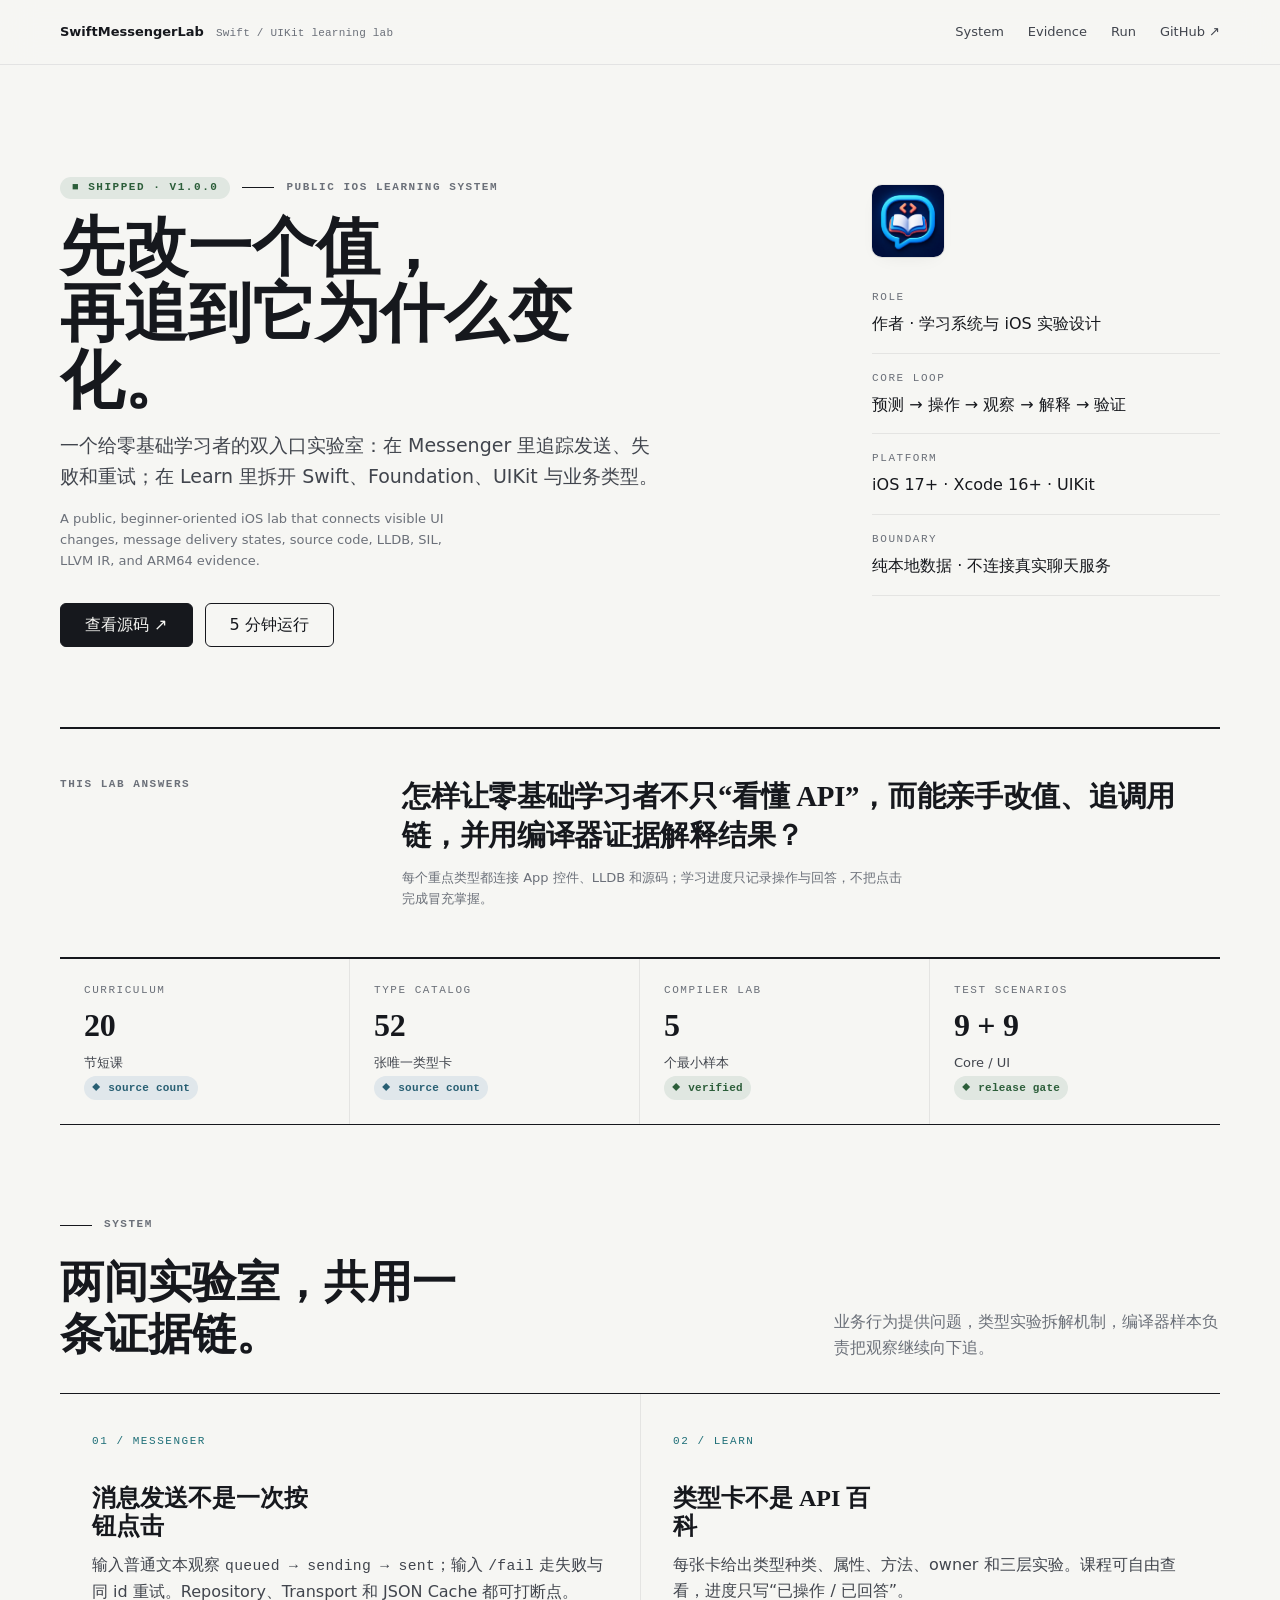
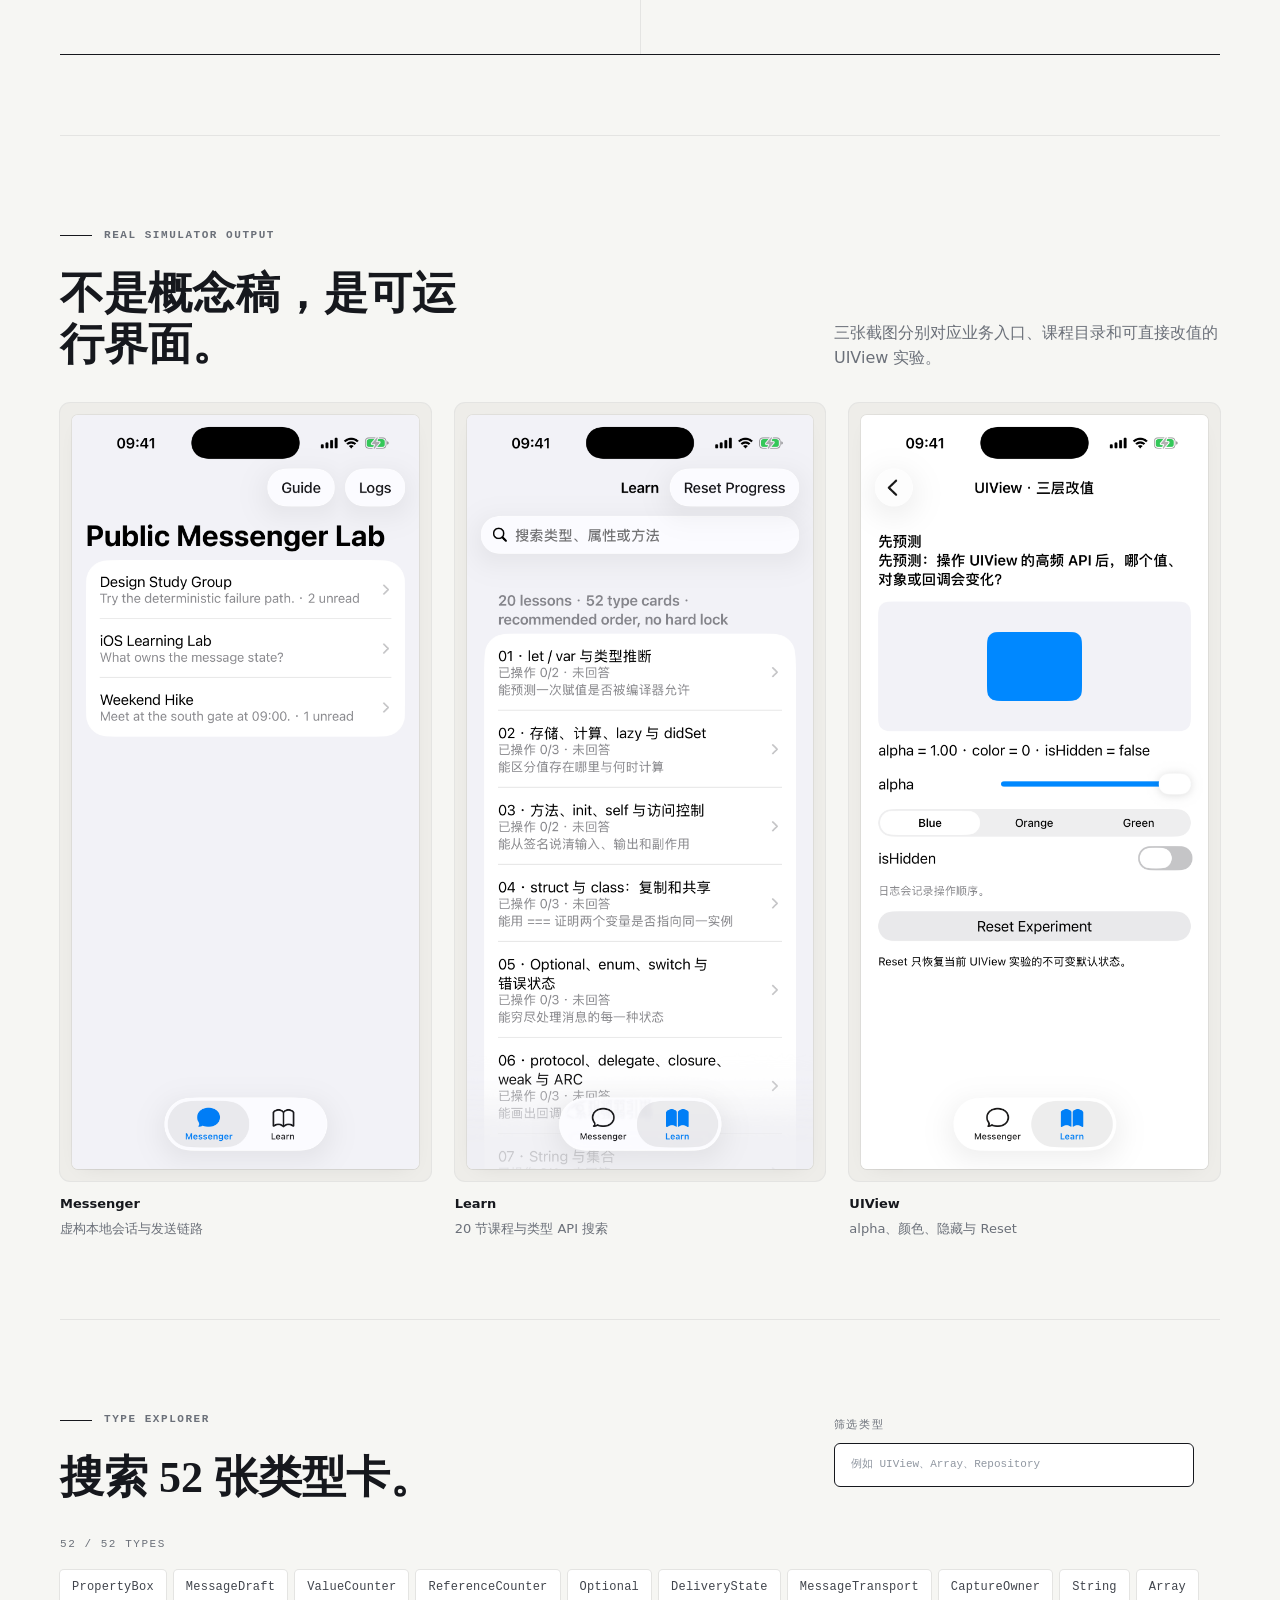
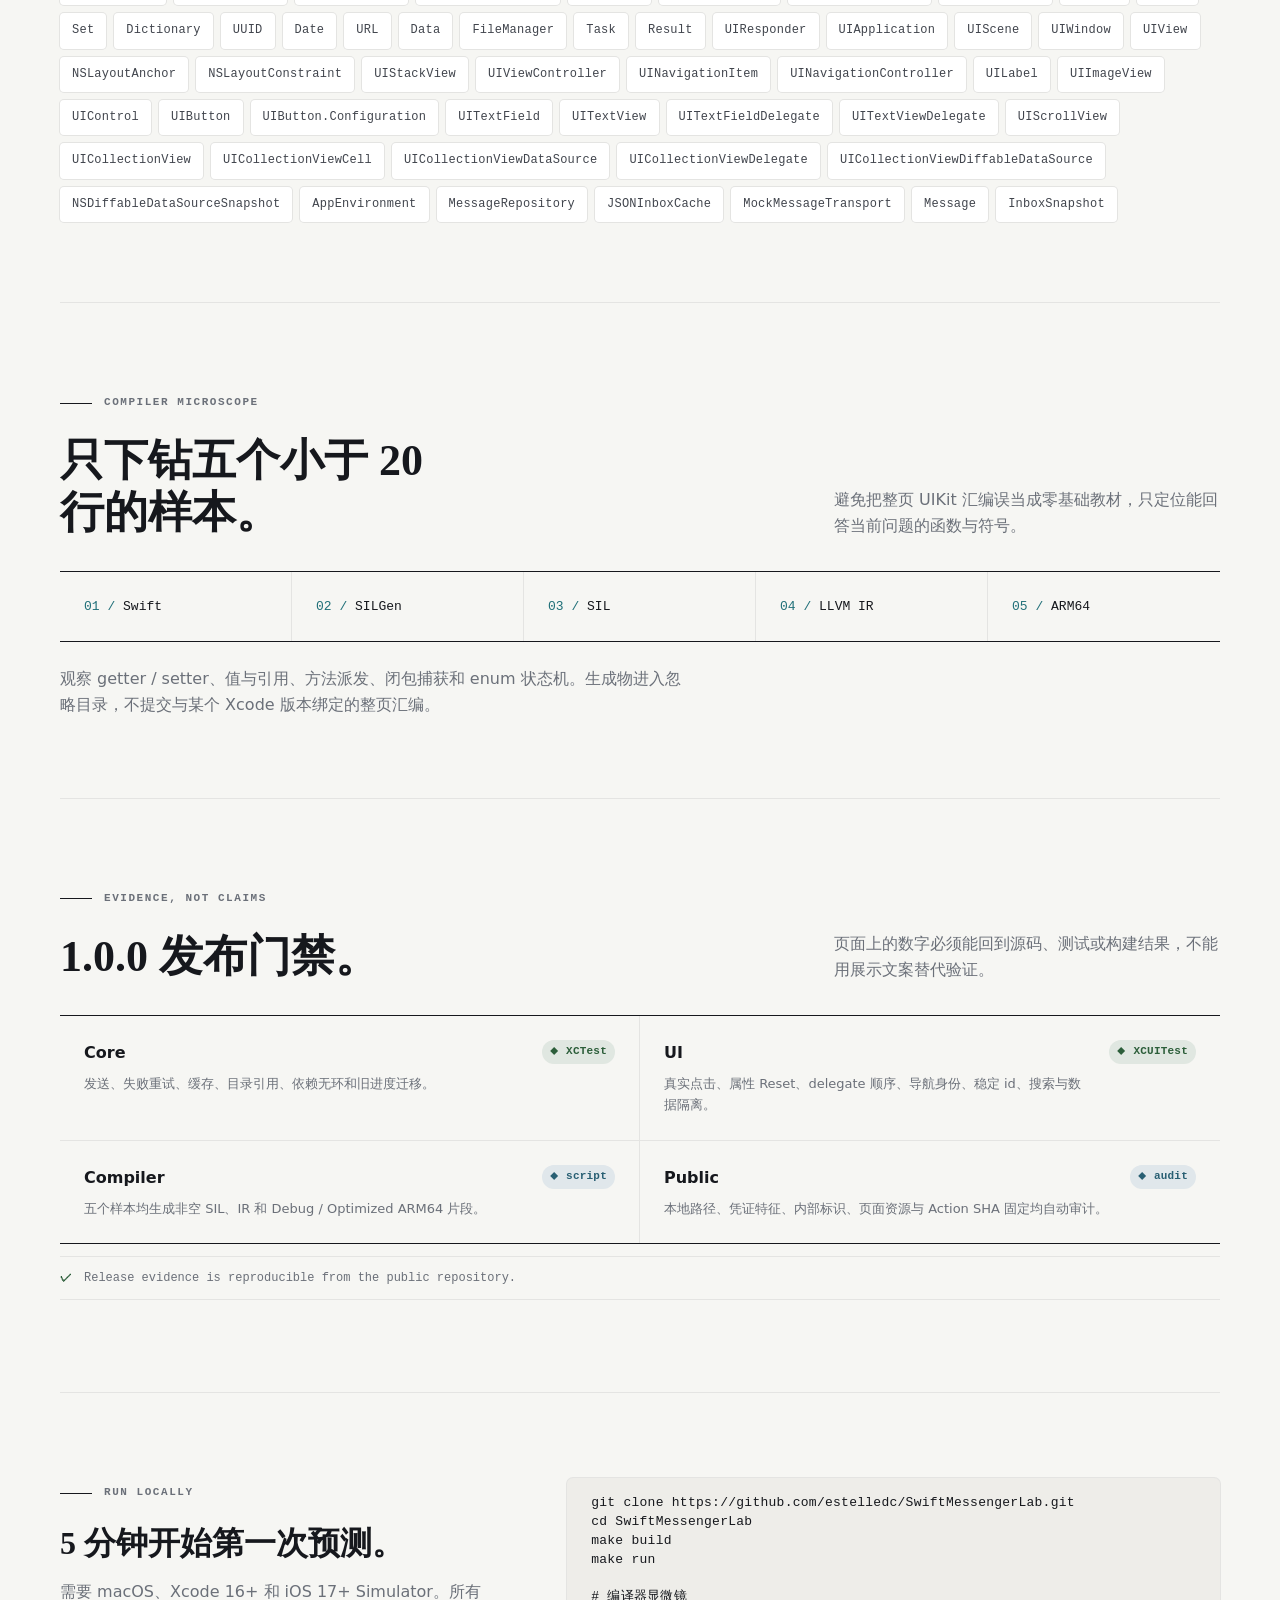
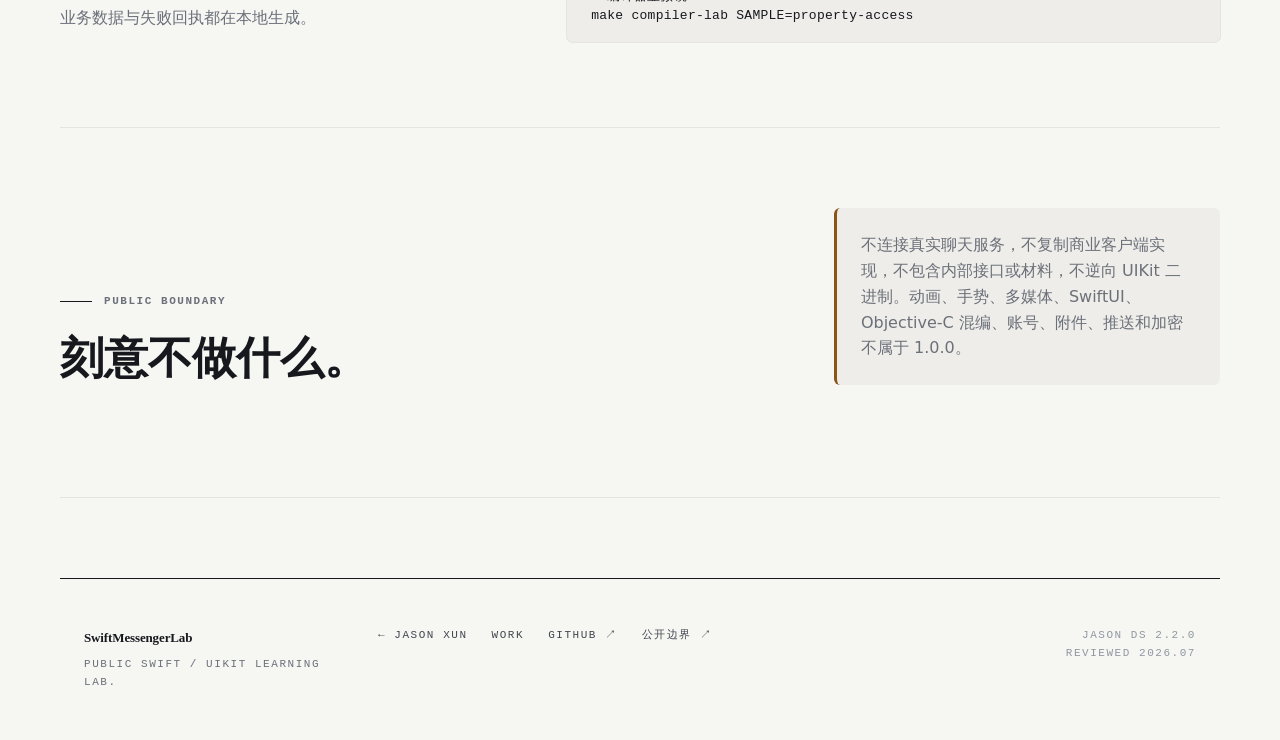
==== commit a7f16a4f: "fix: keep proof rail inside shared container" ====
--- a/docs/index.html
+++ b/docs/index.html
@@ -62,12 +62,14 @@
         <div><strong class="jx-case-question__prompt">怎样让零基础学习者不只“看懂 API”，而能亲手改值、追调用链，并用编译器证据解释结果？</strong><p class="jx-case-question__context">每个重点类型都连接 App 控件、LLDB 和源码；学习进度只记录操作与回答，不把点击完成冒充掌握。</p></div>
       </aside>
 
-      <ul class="jx-proof-rail jx-container" aria-label="已验证的项目规模">
-        <li><span class="jx-proof-rail__label">Curriculum</span><strong class="jx-proof-rail__value">20</strong><span class="jx-proof-rail__detail">节短课</span><span class="jx-source-tag" data-source="build">source count</span></li>
-        <li><span class="jx-proof-rail__label">Type catalog</span><strong class="jx-proof-rail__value">52</strong><span class="jx-proof-rail__detail">张唯一类型卡</span><span class="jx-source-tag" data-source="build">source count</span></li>
-        <li><span class="jx-proof-rail__label">Compiler lab</span><strong class="jx-proof-rail__value">5</strong><span class="jx-proof-rail__detail">个最小样本</span><span class="jx-source-tag" data-source="measured">verified</span></li>
-        <li><span class="jx-proof-rail__label">Test scenarios</span><strong class="jx-proof-rail__value">9 + 9</strong><span class="jx-proof-rail__detail">Core / UI</span><span class="jx-source-tag" data-source="measured">release gate</span></li>
-      </ul>
+      <div class="jx-container">
+        <ul class="jx-proof-rail" aria-label="已验证的项目规模">
+          <li><span class="jx-proof-rail__label">Curriculum</span><strong class="jx-proof-rail__value">20</strong><span class="jx-proof-rail__detail">节短课</span><span class="jx-source-tag" data-source="build">source count</span></li>
+          <li><span class="jx-proof-rail__label">Type catalog</span><strong class="jx-proof-rail__value">52</strong><span class="jx-proof-rail__detail">张唯一类型卡</span><span class="jx-source-tag" data-source="build">source count</span></li>
+          <li><span class="jx-proof-rail__label">Compiler lab</span><strong class="jx-proof-rail__value">5</strong><span class="jx-proof-rail__detail">个最小样本</span><span class="jx-source-tag" data-source="measured">verified</span></li>
+          <li><span class="jx-proof-rail__label">Test scenarios</span><strong class="jx-proof-rail__value">9 + 9</strong><span class="jx-proof-rail__detail">Core / UI</span><span class="jx-source-tag" data-source="measured">release gate</span></li>
+        </ul>
+      </div>
 
       <section class="lab-section jx-container" id="system">
         <div class="lab-section__heading"><div><p class="jx-eyebrow"><span class="jx-eyebrow__rule"></span>System</p><h2>两间实验室，共用一条证据链。</h2></div><p>业务行为提供问题，类型实验拆解机制，编译器样本负责把观察继续向下追。</p></div>
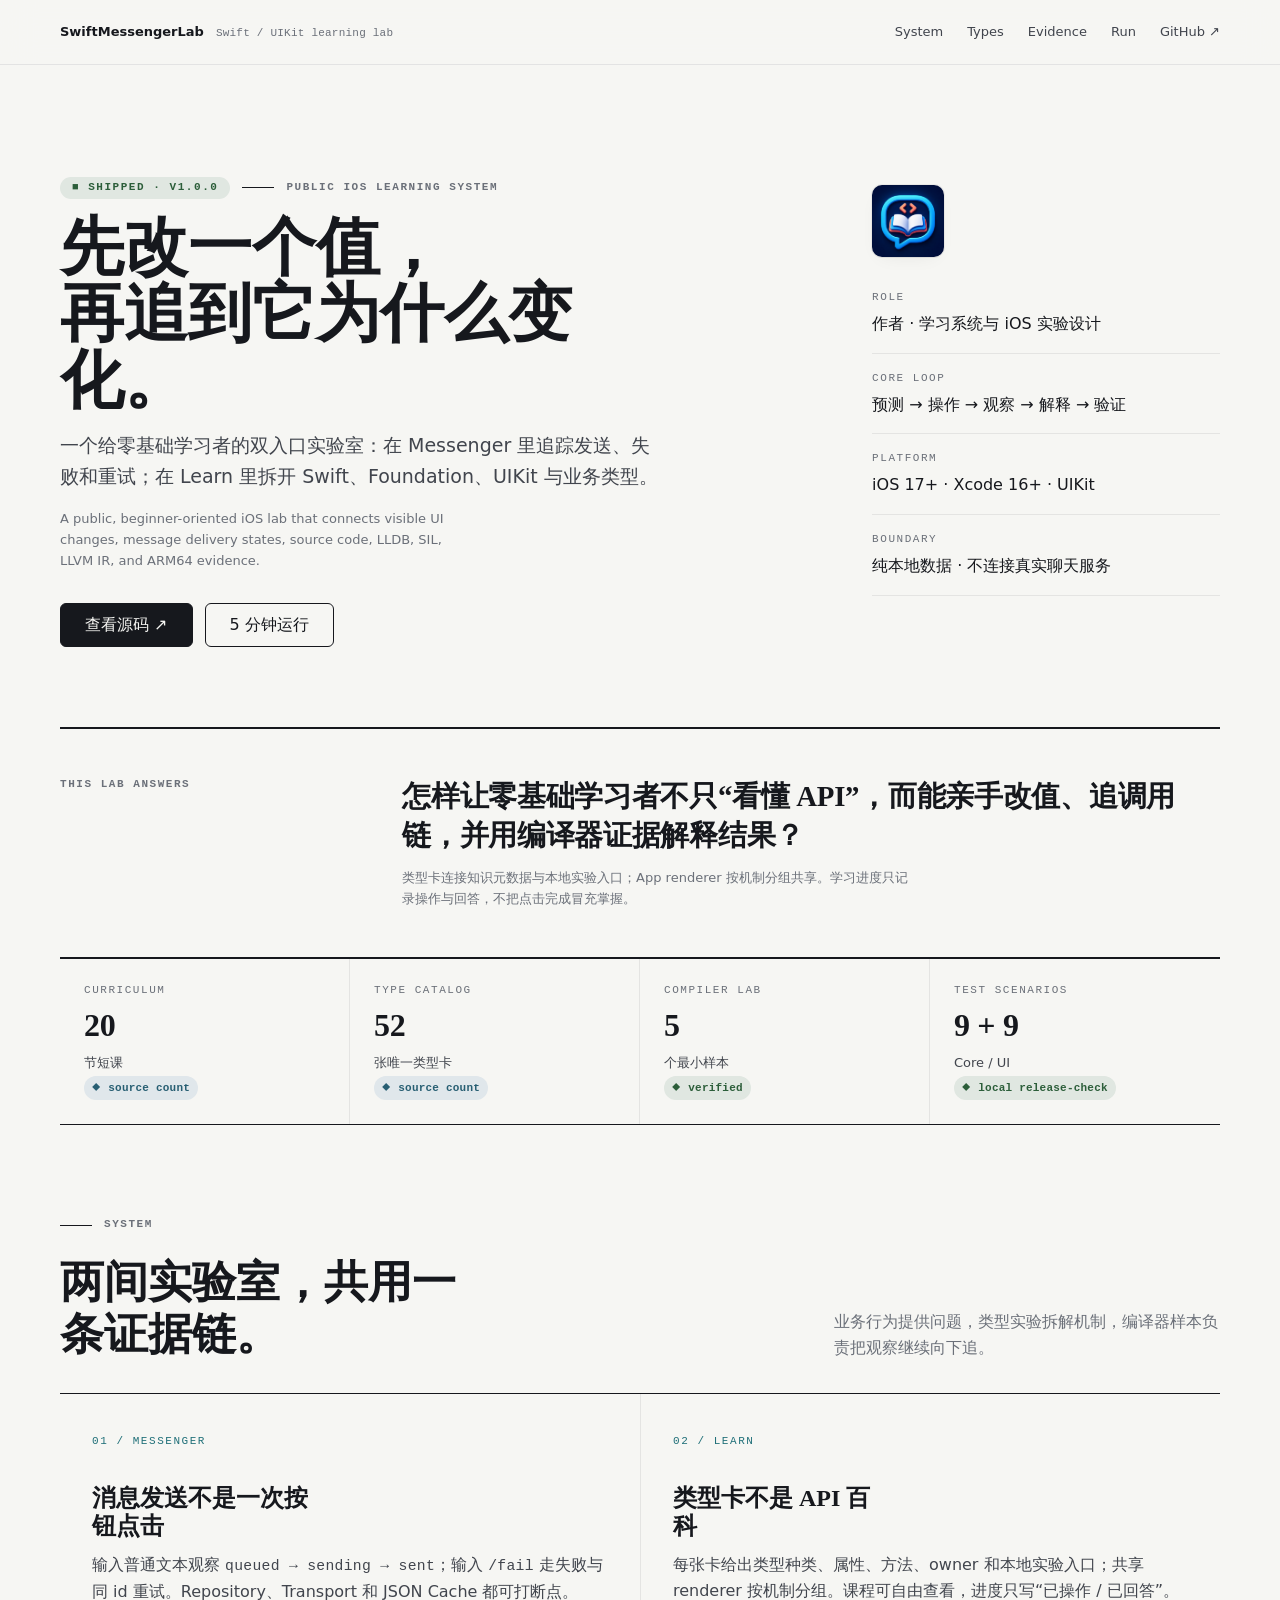
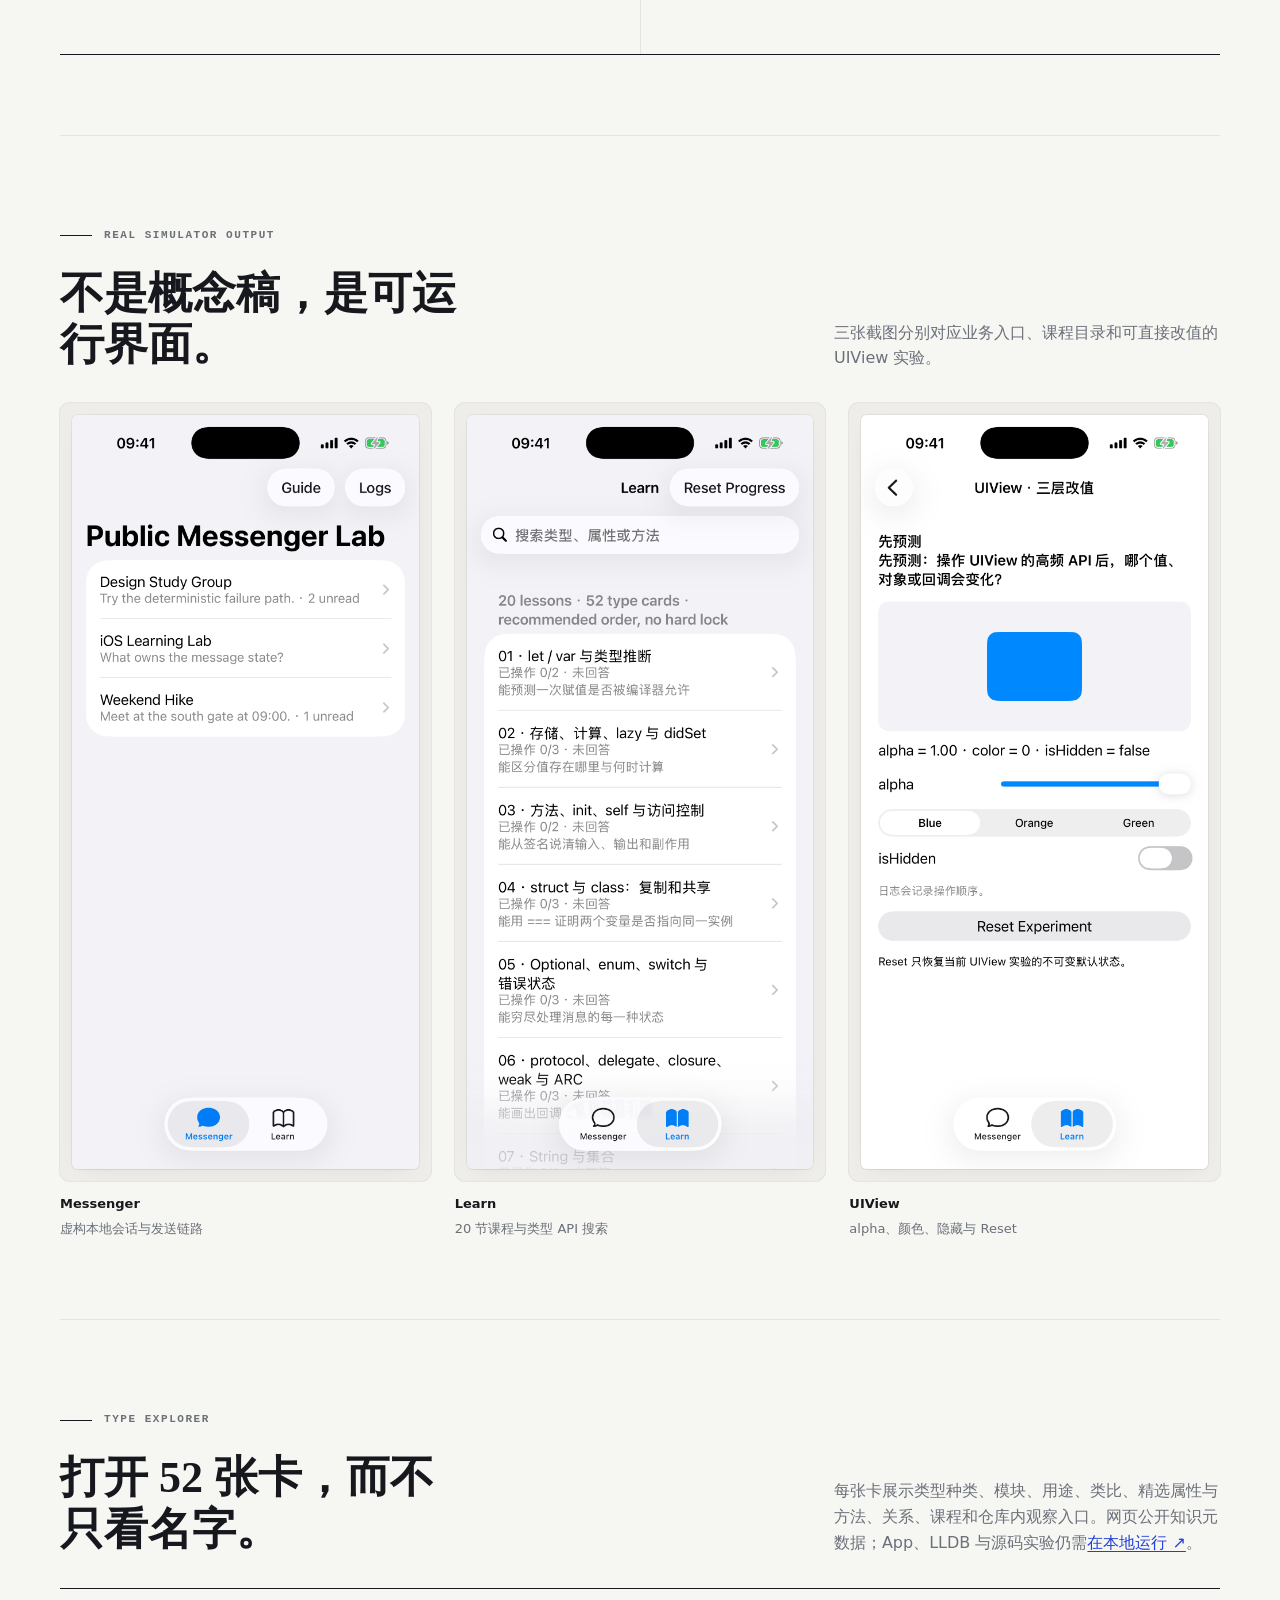
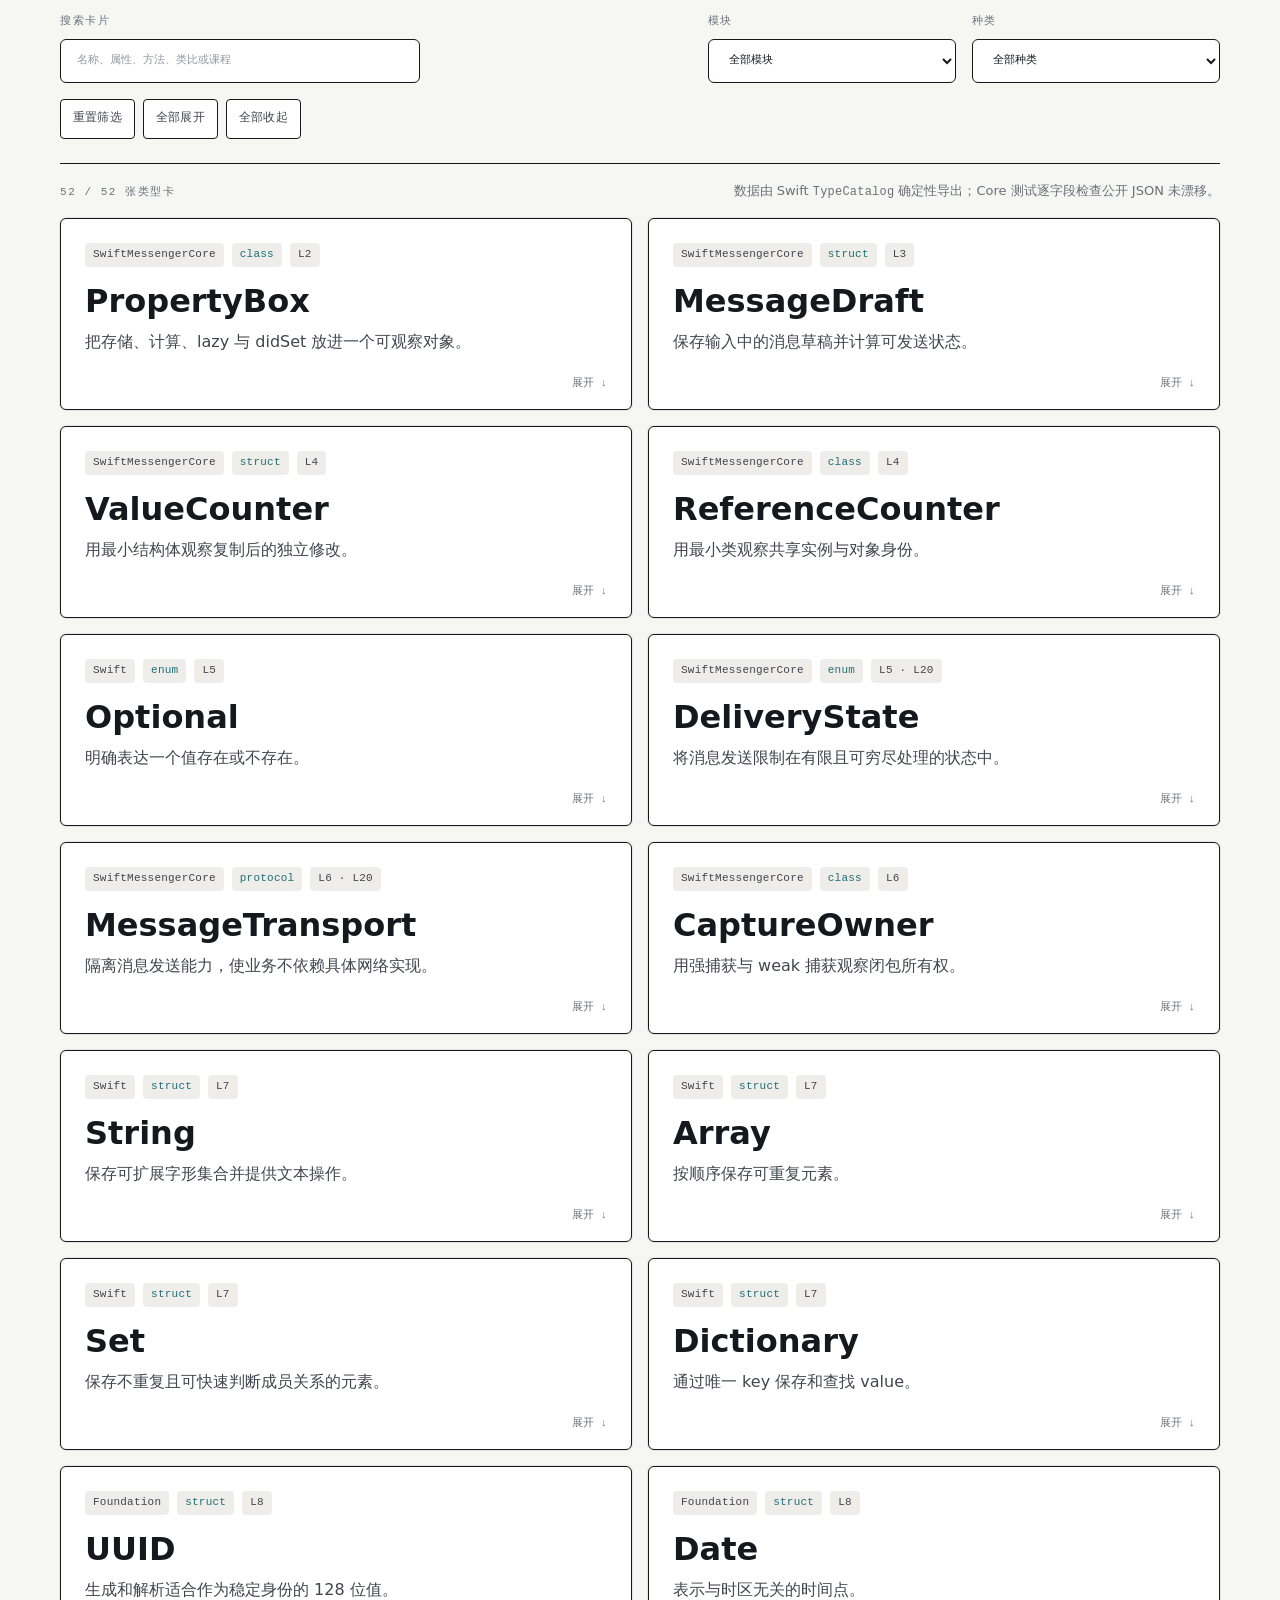
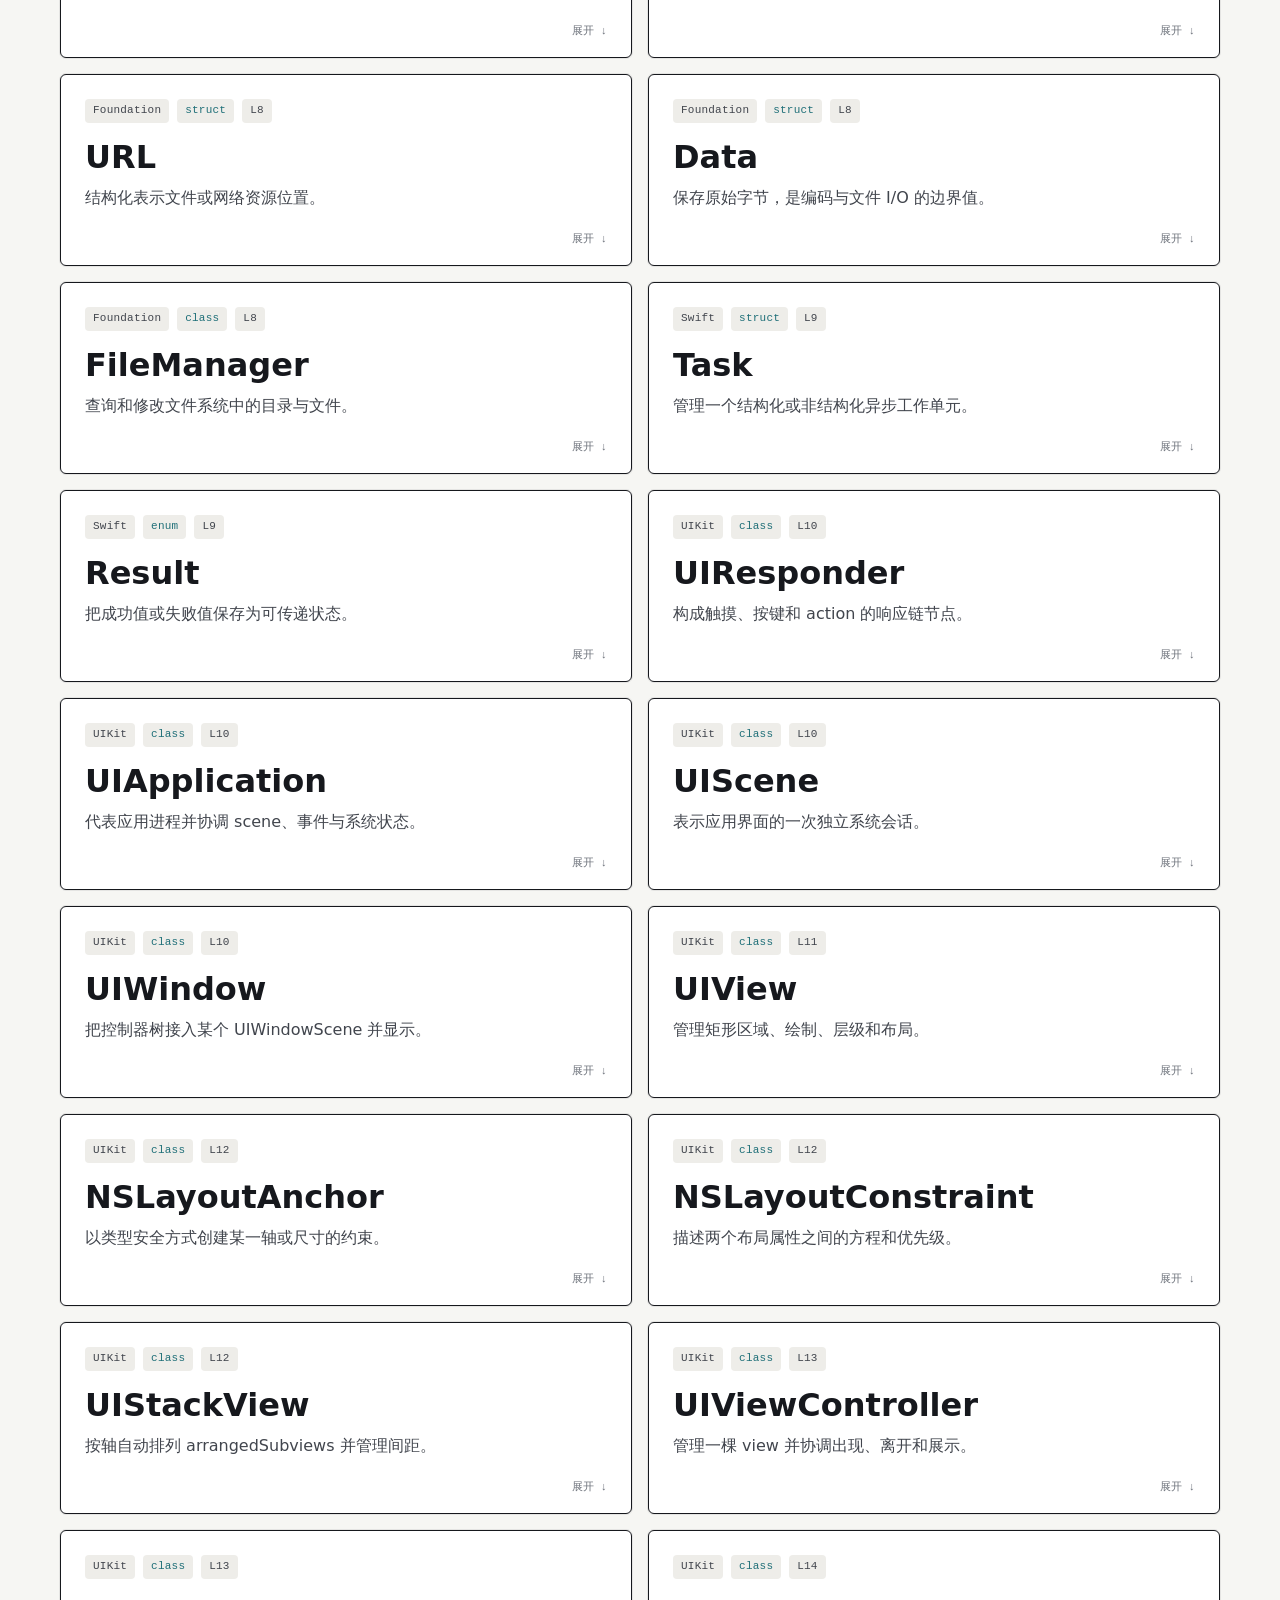
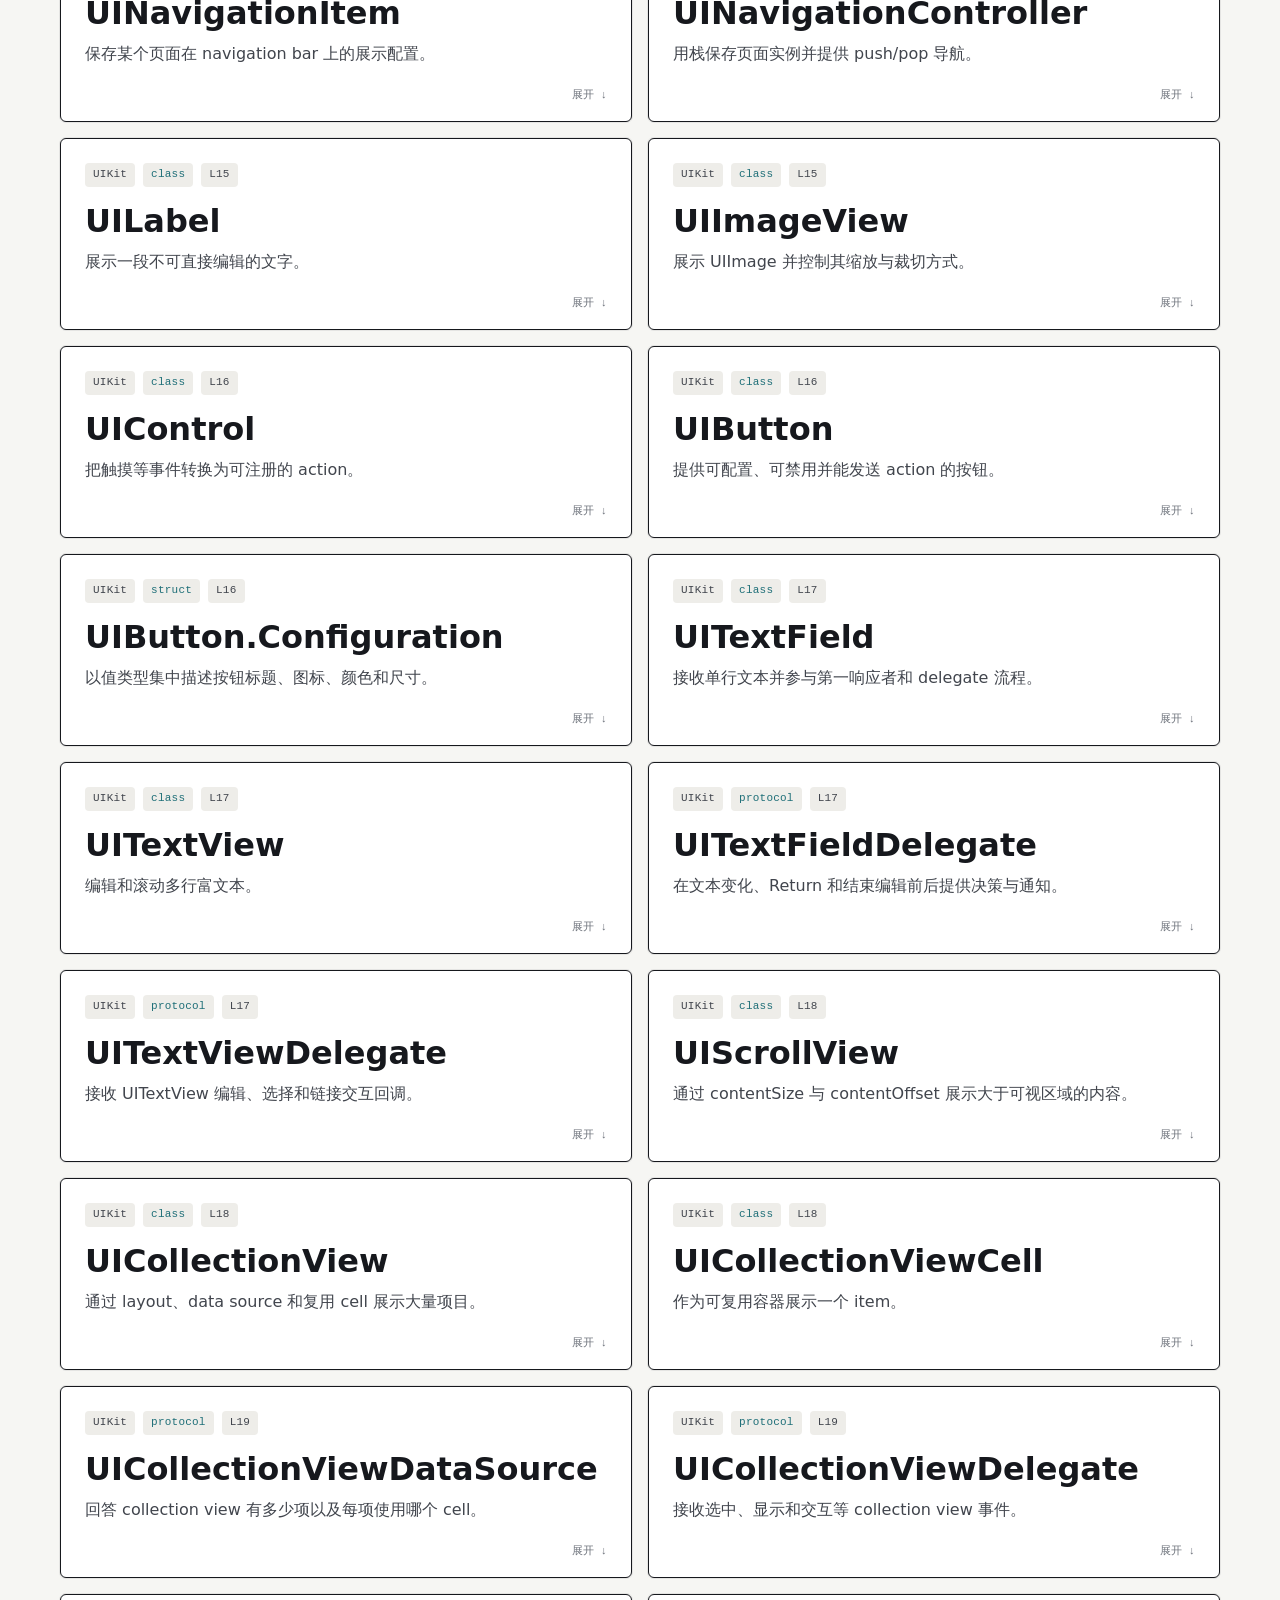
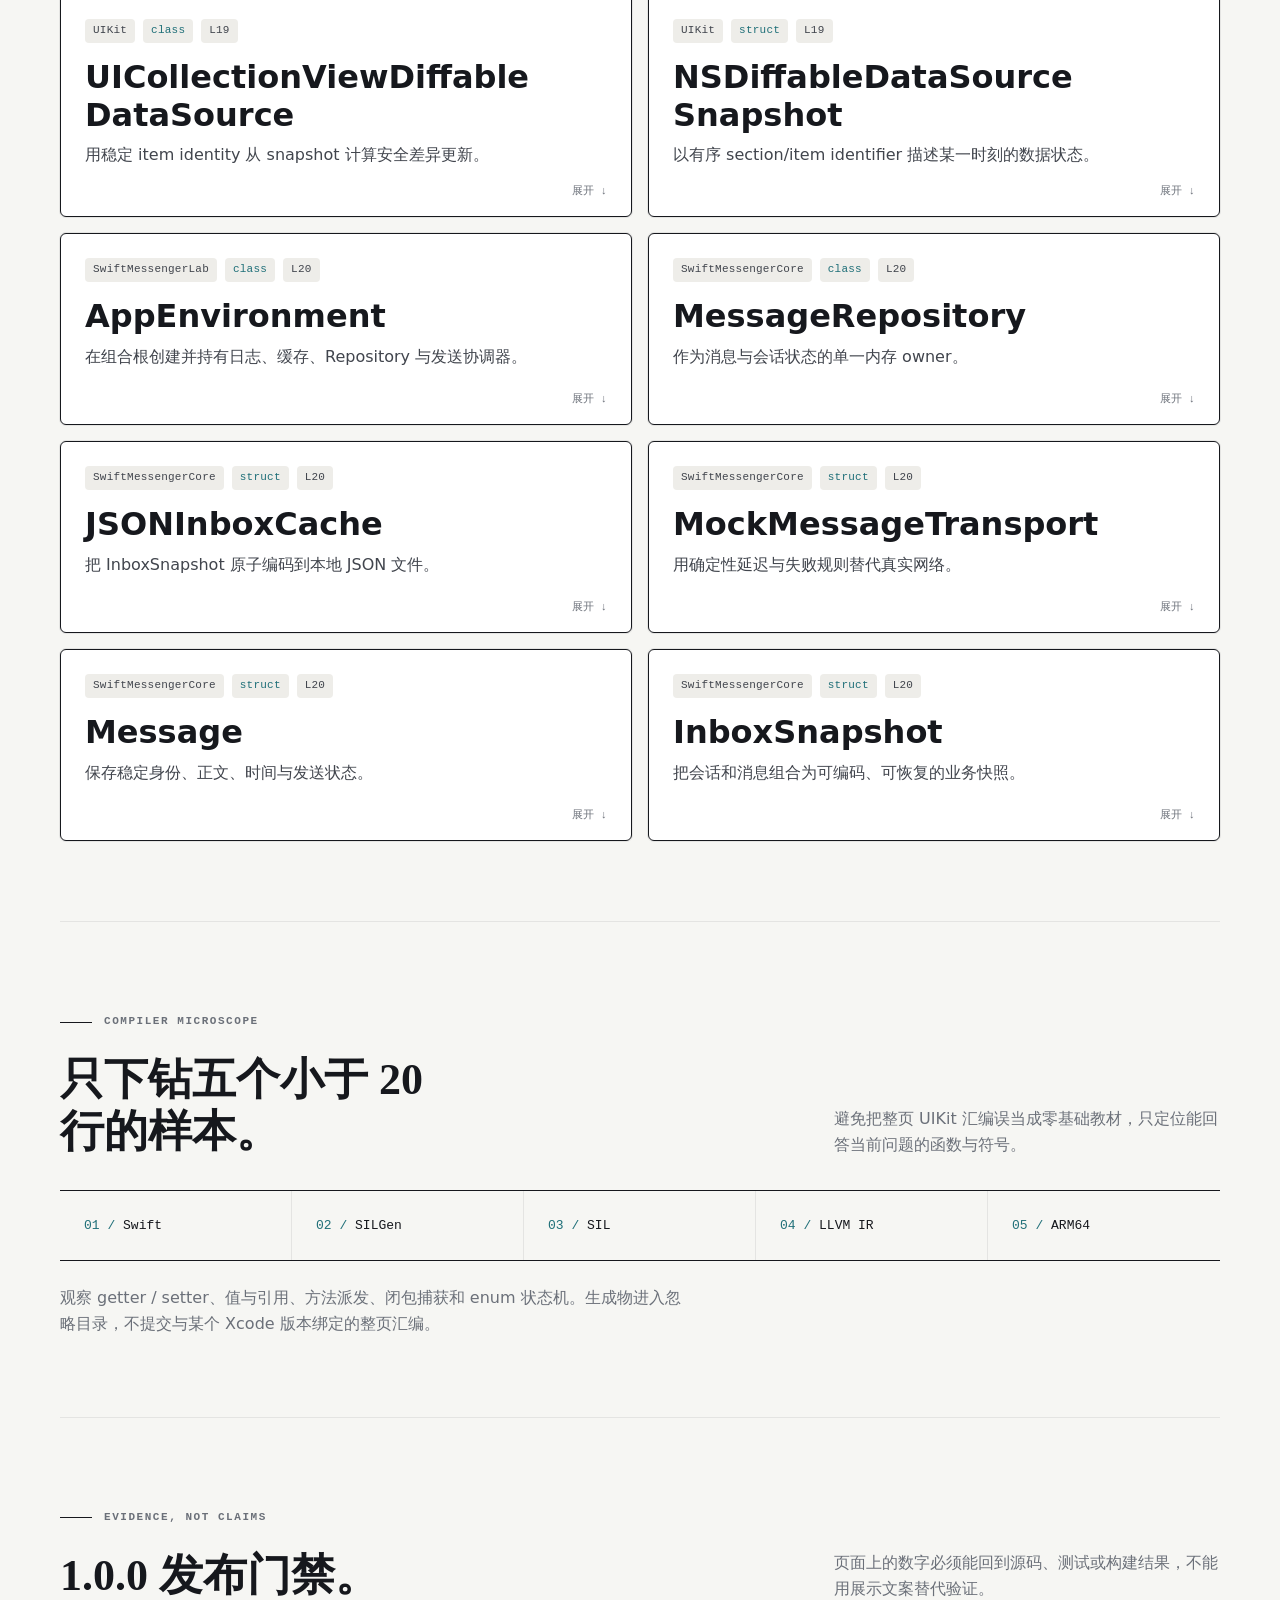
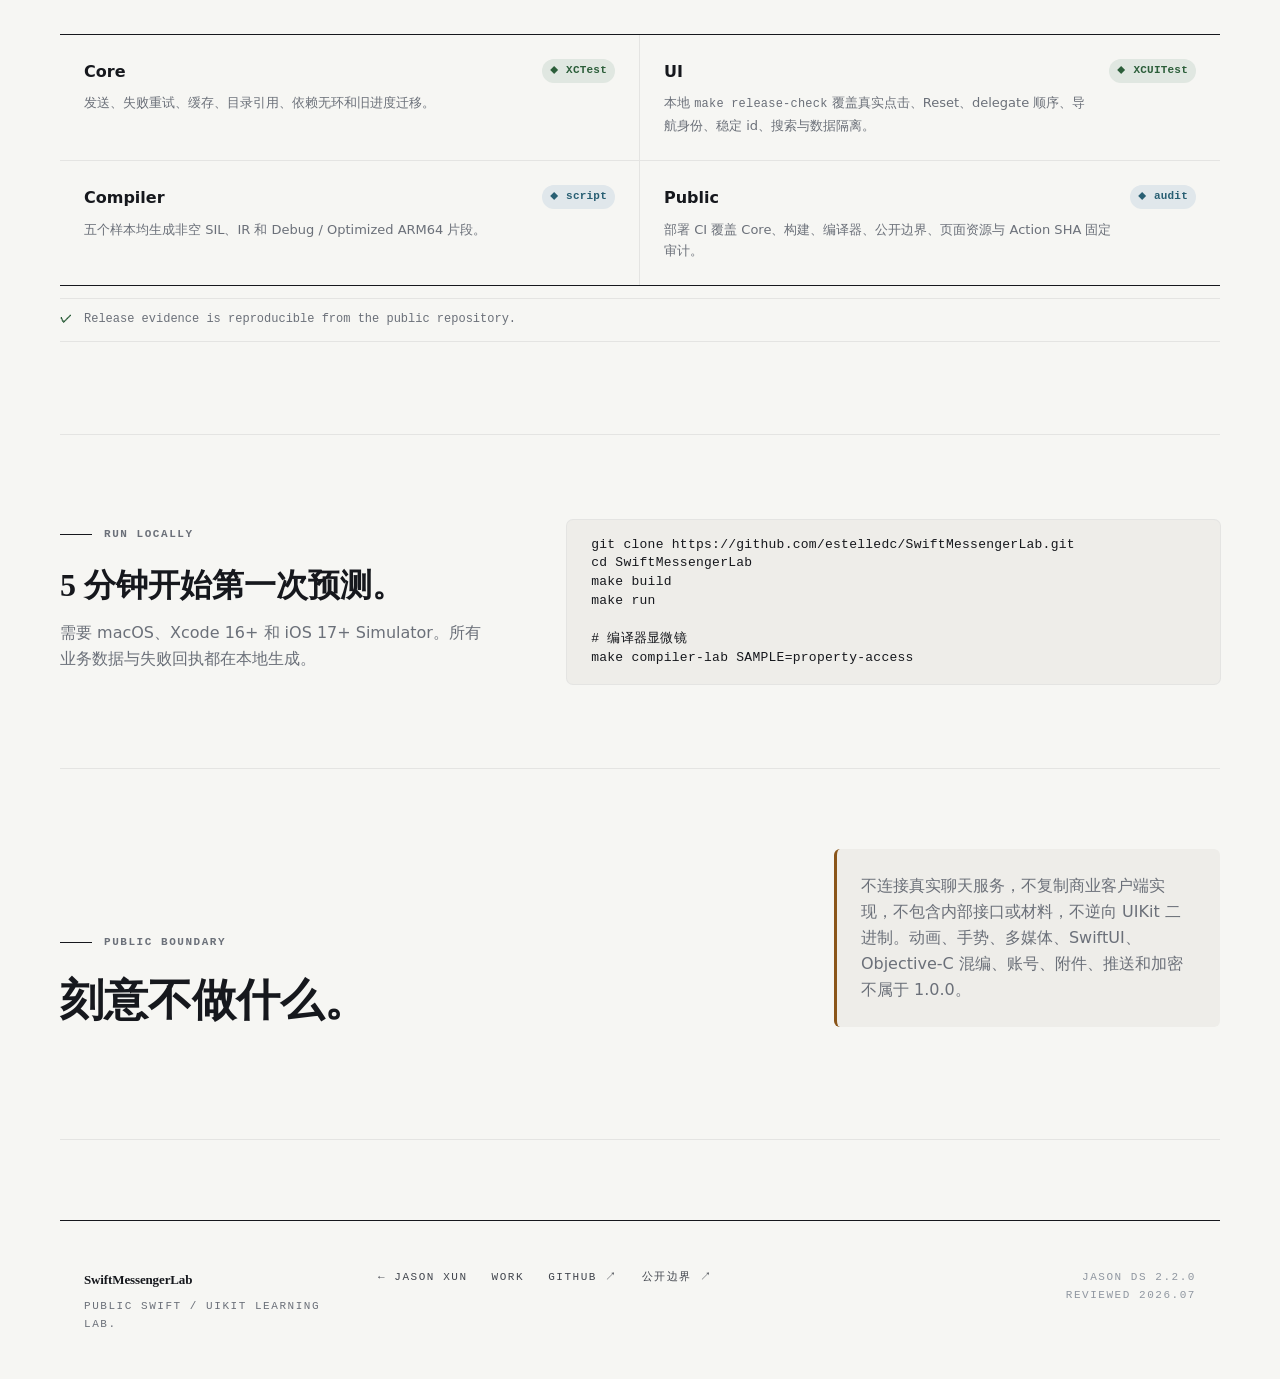
==== commit a68d14f0: "添加类型卡公开浏览：展示并校验 52 张卡详情 Co-Authored-By: Claude Opus 4 <noreply@anthropic.com>" ====
--- a/docs/index.html
+++ b/docs/index.html
@@ -5,7 +5,7 @@
   <meta name="viewport" content="width=device-width, initial-scale=1">
   <meta name="theme-color" content="#f6f6f3">
   <title>SwiftMessengerLab｜Swift / UIKit 类型与 IM 业务实验室</title>
-  <meta name="description" content="面向零基础学习者的公开 Swift、Foundation、UIKit 与 IM 业务实验室：20 节短课、52 张类型卡和 5 个编译器显微镜样本。">
+  <meta name="description" content="面向零基础学习者的公开 Swift、Foundation、UIKit 与 IM 业务实验室：可搜索展开 52 张类型卡，连接 20 节短课和 5 个编译器显微镜样本。">
   <link rel="canonical" href="https://estelledc.github.io/SwiftMessengerLab/">
   <link rel="icon" type="image/png" href="assets/favicon.png">
   <link rel="stylesheet" href="assets/jx/tokens.css">
@@ -16,7 +16,7 @@
   <meta property="og:locale" content="zh_CN">
   <meta property="og:site_name" content="Jason Xun">
   <meta property="og:title" content="SwiftMessengerLab｜类型与业务实验室">
-  <meta property="og:description" content="从改一个属性，到追踪一次消息发送，再到观察 SIL 与 ARM64。">
+  <meta property="og:description" content="展开 52 张类型卡，从改一个属性，到追踪一次消息发送，再到观察 SIL 与 ARM64。">
   <meta property="og:url" content="https://estelledc.github.io/SwiftMessengerLab/">
   <meta property="og:image" content="https://estelledc.github.io/SwiftMessengerLab/assets/og-image.png">
   <meta property="og:image:width" content="1200">
@@ -24,7 +24,7 @@
   <meta property="og:image:alt" content="SwiftMessengerLab 类型、消息状态和编译器证据概览">
   <meta name="twitter:card" content="summary_large_image">
   <meta name="twitter:title" content="SwiftMessengerLab｜类型与业务实验室">
-  <meta name="twitter:description" content="20 节短课、52 张类型卡与 5 个编译器样本。">
+  <meta name="twitter:description" content="可搜索展开的 52 张类型卡、20 节短课与 5 个编译器样本。">
   <meta name="twitter:image" content="https://estelledc.github.io/SwiftMessengerLab/assets/og-image.png">
 </head>
 <body data-lessons="20" data-types="52" data-samples="5">
@@ -35,8 +35,8 @@
         <strong>SwiftMessengerLab</strong><span>Swift / UIKit learning lab</span>
       </a>
       <nav class="jx-site-nav" aria-label="主导航">
-        <div class="jx-site-nav__links"><a href="#system">System</a><a href="#evidence">Evidence</a><a href="#run">Run</a><a href="https://github.com/estelledc/SwiftMessengerLab" target="_blank" rel="noopener">GitHub ↗</a></div>
-        <details class="jx-site-nav__menu"><summary>Menu</summary><nav aria-label="移动导航"><a href="#system">System</a><a href="#evidence">Evidence</a><a href="#run">Run</a><a href="https://github.com/estelledc/SwiftMessengerLab" target="_blank" rel="noopener">GitHub ↗</a></nav></details>
+        <div class="jx-site-nav__links"><a href="#system">System</a><a href="#types">Types</a><a href="#evidence">Evidence</a><a href="#run">Run</a><a href="https://github.com/estelledc/SwiftMessengerLab" target="_blank" rel="noopener">GitHub ↗</a></div>
+        <details class="jx-site-nav__menu"><summary>Menu</summary><nav aria-label="移动导航"><a href="#system">System</a><a href="#types">Types</a><a href="#evidence">Evidence</a><a href="#run">Run</a><a href="https://github.com/estelledc/SwiftMessengerLab" target="_blank" rel="noopener">GitHub ↗</a></nav></details>
       </nav>
     </div>
   </header>
@@ -59,7 +59,7 @@
 
       <aside class="jx-case-question jx-container" aria-label="本项目回答的问题">
         <p class="jx-case-question__label">This lab answers</p>
-        <div><strong class="jx-case-question__prompt">怎样让零基础学习者不只“看懂 API”，而能亲手改值、追调用链，并用编译器证据解释结果？</strong><p class="jx-case-question__context">每个重点类型都连接 App 控件、LLDB 和源码；学习进度只记录操作与回答，不把点击完成冒充掌握。</p></div>
+        <div><strong class="jx-case-question__prompt">怎样让零基础学习者不只“看懂 API”，而能亲手改值、追调用链，并用编译器证据解释结果？</strong><p class="jx-case-question__context">类型卡连接知识元数据与本地实验入口；App renderer 按机制分组共享。学习进度只记录操作与回答，不把点击完成冒充掌握。</p></div>
       </aside>
 
       <div class="jx-container">
@@ -67,7 +67,7 @@
           <li><span class="jx-proof-rail__label">Curriculum</span><strong class="jx-proof-rail__value">20</strong><span class="jx-proof-rail__detail">节短课</span><span class="jx-source-tag" data-source="build">source count</span></li>
           <li><span class="jx-proof-rail__label">Type catalog</span><strong class="jx-proof-rail__value">52</strong><span class="jx-proof-rail__detail">张唯一类型卡</span><span class="jx-source-tag" data-source="build">source count</span></li>
           <li><span class="jx-proof-rail__label">Compiler lab</span><strong class="jx-proof-rail__value">5</strong><span class="jx-proof-rail__detail">个最小样本</span><span class="jx-source-tag" data-source="measured">verified</span></li>
-          <li><span class="jx-proof-rail__label">Test scenarios</span><strong class="jx-proof-rail__value">9 + 9</strong><span class="jx-proof-rail__detail">Core / UI</span><span class="jx-source-tag" data-source="measured">release gate</span></li>
+          <li><span class="jx-proof-rail__label">Test scenarios</span><strong class="jx-proof-rail__value">9 + 9</strong><span class="jx-proof-rail__detail">Core / UI</span><span class="jx-source-tag" data-source="measured">local release-check</span></li>
         </ul>
       </div>
 
@@ -75,23 +75,40 @@
         <div class="lab-section__heading"><div><p class="jx-eyebrow"><span class="jx-eyebrow__rule"></span>System</p><h2>两间实验室，共用一条证据链。</h2></div><p>业务行为提供问题，类型实验拆解机制，编译器样本负责把观察继续向下追。</p></div>
         <div class="lab-card-grid">
           <article class="lab-card"><span class="lab-index">01 / Messenger</span><h3>消息发送不是一次按钮点击</h3><p>输入普通文本观察 <code>queued → sending → sent</code>；输入 <code>/fail</code> 走失败与同 id 重试。Repository、Transport 和 JSON Cache 都可打断点。</p></article>
-          <article class="lab-card"><span class="lab-index">02 / Learn</span><h3>类型卡不是 API 百科</h3><p>每张卡给出类型种类、属性、方法、owner 和三层实验。课程可自由查看，进度只写“已操作 / 已回答”。</p></article>
+          <article class="lab-card"><span class="lab-index">02 / Learn</span><h3>类型卡不是 API 百科</h3><p>每张卡给出类型种类、属性、方法、owner 和本地实验入口；共享 renderer 按机制分组。课程可自由查看，进度只写“已操作 / 已回答”。</p></article>
         </div>
       </section>
 
       <section class="lab-section jx-container" aria-labelledby="screens-title">
         <div class="lab-section__heading"><div><p class="jx-eyebrow"><span class="jx-eyebrow__rule"></span>Real simulator output</p><h2 id="screens-title">不是概念稿，是可运行界面。</h2></div><p>三张截图分别对应业务入口、课程目录和可直接改值的 UIView 实验。</p></div>
         <div class="lab-screen-grid">
-          <figure><div class="lab-screen"><img src="assets/screenshot-messenger.png" alt="Messenger 会话列表真实模拟器截图" loading="lazy" decoding="async"></div><figcaption><strong>Messenger</strong><span>虚构本地会话与发送链路</span></figcaption></figure>
-          <figure><div class="lab-screen"><img src="assets/screenshot-learn.png" alt="Learn 课程目录真实模拟器截图" loading="lazy" decoding="async"></div><figcaption><strong>Learn</strong><span>20 节课程与类型 API 搜索</span></figcaption></figure>
-          <figure><div class="lab-screen"><img src="assets/screenshot-uiview.png" alt="UIView 白名单属性实验真实模拟器截图" loading="lazy" decoding="async"></div><figcaption><strong>UIView</strong><span>alpha、颜色、隐藏与 Reset</span></figcaption></figure>
+          <figure><div class="lab-screen"><img src="assets/screenshot-messenger.png" width="1206" height="2622" alt="Messenger 会话列表真实模拟器截图" loading="lazy" decoding="async"></div><figcaption><strong>Messenger</strong><span>虚构本地会话与发送链路</span></figcaption></figure>
+          <figure><div class="lab-screen"><img src="assets/screenshot-learn.png" width="1206" height="2622" alt="Learn 课程目录真实模拟器截图" loading="lazy" decoding="async"></div><figcaption><strong>Learn</strong><span>20 节课程与类型 API 搜索</span></figcaption></figure>
+          <figure><div class="lab-screen"><img src="assets/screenshot-uiview.png" width="1206" height="2622" alt="UIView 白名单属性实验真实模拟器截图" loading="lazy" decoding="async"></div><figcaption><strong>UIView</strong><span>alpha、颜色、隐藏与 Reset</span></figcaption></figure>
         </div>
       </section>
 
-      <section class="lab-section jx-container" aria-labelledby="type-title">
-        <div class="lab-section__heading lab-section__heading--control"><div><p class="jx-eyebrow"><span class="jx-eyebrow__rule"></span>Type explorer</p><h2 id="type-title">搜索 52 张类型卡。</h2></div><label class="lab-filter">筛选类型<input id="type-filter" type="search" autocomplete="off" placeholder="例如 UIView、Array、Repository"></label></div>
-        <p id="type-count" class="lab-count" aria-live="polite">52 / 52 types</p>
-        <div id="type-list" class="lab-token-list"></div>
+      <section class="lab-section jx-container" id="types" aria-labelledby="type-title">
+        <div class="lab-section__heading">
+          <div><p class="jx-eyebrow"><span class="jx-eyebrow__rule"></span>Type explorer</p><h2 id="type-title">打开 52 张卡，而不只看名字。</h2></div>
+          <p>每张卡展示类型种类、模块、用途、类比、精选属性与方法、关系、课程和仓库内观察入口。网页公开知识元数据；App、LLDB 与源码实验仍需<a href="https://github.com/estelledc/SwiftMessengerLab/blob/main/docs/type-lab.md" target="_blank" rel="noopener">在本地运行 ↗</a>。</p>
+        </div>
+        <div class="lab-type-controls" aria-label="类型卡筛选">
+          <label class="lab-filter lab-filter--query">搜索卡片<input id="type-filter" type="search" autocomplete="off" aria-controls="type-list" placeholder="名称、属性、方法、类比或课程"></label>
+          <label class="lab-filter">模块<select id="type-module-filter" aria-controls="type-list"><option value="all">全部模块</option></select></label>
+          <label class="lab-filter">种类<select id="type-kind-filter" aria-controls="type-list"><option value="all">全部种类</option></select></label>
+          <div class="lab-type-actions" role="group" aria-label="类型卡视图操作">
+            <button id="type-reset" class="lab-control-button" type="button">重置筛选</button>
+            <button id="type-expand" class="lab-control-button" type="button">全部展开</button>
+            <button id="type-collapse" class="lab-control-button" type="button">全部收起</button>
+          </div>
+        </div>
+        <div class="lab-type-toolbar">
+          <p id="type-count" class="lab-count" aria-live="polite">正在加载 52 张类型卡…</p>
+          <p class="lab-type-note">数据由 Swift <code>TypeCatalog</code> 确定性导出；Core 测试逐字段检查公开 JSON 未漂移。</p>
+        </div>
+        <div id="type-list" class="lab-type-grid" aria-busy="true"></div>
+        <noscript><p class="lab-type-empty">类型卡浏览器需要 JavaScript。也可以在仓库中直接查看 <code>docs/assets/type-catalog.json</code>。</p></noscript>
       </section>
 
       <section class="lab-section jx-container">
@@ -102,7 +119,7 @@
 
       <section class="lab-section jx-container" id="evidence">
         <div class="lab-section__heading"><div><p class="jx-eyebrow"><span class="jx-eyebrow__rule"></span>Evidence, not claims</p><h2>1.0.0 发布门禁。</h2></div><p>页面上的数字必须能回到源码、测试或构建结果，不能用展示文案替代验证。</p></div>
-        <ul class="lab-evidence-list"><li><div><strong>Core</strong><p>发送、失败重试、缓存、目录引用、依赖无环和旧进度迁移。</p></div><span class="jx-source-tag" data-source="measured">XCTest</span></li><li><div><strong>UI</strong><p>真实点击、属性 Reset、delegate 顺序、导航身份、稳定 id、搜索与数据隔离。</p></div><span class="jx-source-tag" data-source="measured">XCUITest</span></li><li><div><strong>Compiler</strong><p>五个样本均生成非空 SIL、IR 和 Debug / Optimized ARM64 片段。</p></div><span class="jx-source-tag" data-source="build">script</span></li><li><div><strong>Public</strong><p>本地路径、凭证特征、内部标识、页面资源与 Action SHA 固定均自动审计。</p></div><span class="jx-source-tag" data-source="build">audit</span></li></ul>
+        <ul class="lab-evidence-list"><li><div><strong>Core</strong><p>发送、失败重试、缓存、目录引用、依赖无环和旧进度迁移。</p></div><span class="jx-source-tag" data-source="measured">XCTest</span></li><li><div><strong>UI</strong><p>本地 <code>make release-check</code> 覆盖真实点击、Reset、delegate 顺序、导航身份、稳定 id、搜索与数据隔离。</p></div><span class="jx-source-tag" data-source="measured">XCUITest</span></li><li><div><strong>Compiler</strong><p>五个样本均生成非空 SIL、IR 和 Debug / Optimized ARM64 片段。</p></div><span class="jx-source-tag" data-source="build">script</span></li><li><div><strong>Public</strong><p>部署 CI 覆盖 Core、构建、编译器、公开边界、页面资源与 Action SHA 固定审计。</p></div><span class="jx-source-tag" data-source="build">audit</span></li></ul>
         <p class="jx-verification-line">Release evidence is reproducible from the public repository.</p>
       </section>
 
--- a/docs/assets/style.css
+++ b/docs/assets/style.css
@@ -147,7 +147,9 @@
 }
 
 .lab-screen img {
+  display: block;
   width: 100%;
+  height: auto;
   border-radius: var(--jx-radius-3);
   box-shadow: var(--jx-shadow-stack);
 }
@@ -162,9 +164,8 @@
 
 .lab-screen-grid figcaption strong { color: var(--jx-ink); }
 
-.lab-section__heading--control { align-items: center; }
-
-.lab-filter input {
+.lab-filter input,
+.lab-filter select {
   display: block;
   width: min(100%, 360px);
   min-height: 44px;
@@ -179,26 +180,222 @@
 }
 
 .lab-filter input::placeholder { color: var(--jx-ink-faint); }
-.lab-filter input:focus { outline: none; box-shadow: var(--jx-shadow-focus); }
-.lab-count { margin-block: 0 var(--jx-space-4); }
-
-.lab-token-list {
+.lab-filter input:focus,
+.lab-filter select:focus { outline: none; box-shadow: var(--jx-shadow-focus); }
+
+.lab-type-controls {
+  display: grid;
+  grid-template-columns: minmax(260px, 1.4fr) repeat(2, minmax(150px, .55fr));
+  gap: var(--jx-space-4);
+  align-items: end;
+  padding-block: var(--jx-space-5);
+  border-block: 1px solid var(--jx-rule-strong);
+}
+
+.lab-type-actions {
+  grid-column: 1 / -1;
   display: flex;
   flex-wrap: wrap;
   gap: var(--jx-space-2);
 }
 
-.type-chip,
-.category-chip {
+.lab-control-button {
+  min-height: 40px;
   padding: var(--jx-space-2) var(--jx-space-3);
   color: var(--jx-ink-2);
   background: var(--jx-surface);
+  border: 1px solid var(--jx-rule-strong);
   border-radius: var(--jx-radius-2);
-  box-shadow: var(--jx-shadow-hairline);
   font-family: var(--jx-font-mono);
   font-size: var(--jx-fs-xs);
   letter-spacing: var(--jx-tracking-mono);
-}
+  cursor: pointer;
+}
+
+.lab-control-button:hover { color: var(--jx-ink); background: var(--jx-surface-sunk); }
+.lab-control-button:focus-visible { outline: none; box-shadow: var(--jx-shadow-focus); }
+
+.lab-type-toolbar {
+  display: flex;
+  justify-content: space-between;
+  gap: var(--jx-space-4);
+  align-items: baseline;
+  margin-block: var(--jx-space-4);
+}
+
+.lab-count { margin: 0; }
+.lab-type-note { max-width: var(--jx-measure-body); margin: 0; color: var(--jx-ink-muted); font-size: var(--jx-fs-sm); }
+
+.lab-type-grid {
+  display: grid;
+  grid-template-columns: repeat(2, minmax(0, 1fr));
+  gap: var(--jx-space-4);
+  align-items: start;
+}
+
+.type-card {
+  min-width: 0;
+  background: var(--jx-surface);
+  border: 1px solid var(--jx-rule-strong);
+  border-radius: var(--jx-radius-3);
+  box-shadow: var(--jx-shadow-hairline);
+}
+
+.type-card[open] { box-shadow: var(--jx-shadow-stack); }
+
+.type-card__summary {
+  position: relative;
+  display: block;
+  min-height: 190px;
+  padding: var(--jx-space-5);
+  padding-bottom: calc(var(--jx-space-5) + 24px);
+  cursor: pointer;
+  list-style: none;
+}
+
+.type-card__summary::-webkit-details-marker { display: none; }
+.type-card__summary:focus-visible { outline: none; box-shadow: inset 0 0 0 3px var(--jx-focus-ring); border-radius: var(--jx-radius-3); }
+
+.type-card__meta {
+  display: flex;
+  flex-wrap: wrap;
+  gap: var(--jx-space-2);
+}
+
+.type-badge {
+  display: inline-flex;
+  align-items: center;
+  min-height: 24px;
+  padding-inline: var(--jx-space-2);
+  color: var(--jx-ink-2);
+  background: var(--jx-surface-sunk);
+  border-radius: var(--jx-radius-2);
+  font-family: var(--jx-font-mono);
+  font-size: var(--jx-fs-micro);
+  letter-spacing: var(--jx-tracking-mono);
+}
+
+.type-badge--class,
+.type-badge--struct,
+.type-badge--enum,
+.type-badge--protocol { color: var(--lab-signal); }
+.type-badge--readonly { color: var(--jx-ink-muted); }
+.type-badge--mutable { color: var(--jx-state-building); }
+
+.type-card__name {
+  display: block;
+  margin-block: var(--jx-space-4) var(--jx-space-2);
+  color: var(--jx-ink);
+  font-size: clamp(1.35rem, 3vw, var(--jx-fs-h2));
+  font-weight: var(--jx-weight-heading);
+  line-height: var(--jx-leading-tight);
+  overflow-wrap: anywhere;
+}
+
+.type-card__purpose {
+  display: block;
+  max-width: var(--jx-measure-body);
+  color: var(--jx-ink-2);
+}
+
+.type-card__disclosure {
+  position: absolute;
+  right: var(--jx-space-5);
+  bottom: var(--jx-space-4);
+  color: var(--jx-ink-muted);
+  font-family: var(--jx-font-mono);
+  font-size: var(--jx-fs-micro);
+  text-transform: uppercase;
+}
+
+.type-card__disclosure::after { content: "展开 ↓"; }
+.type-card[open] .type-card__disclosure::after { content: "收起 ↑"; }
+
+.type-card__body {
+  display: grid;
+  gap: var(--jx-space-5);
+  padding: var(--jx-space-5);
+  border-top: 1px solid var(--jx-rule);
+}
+
+.type-card__definition {
+  padding: var(--jx-space-4);
+  background: var(--jx-surface-sunk);
+  border-inline-start: 3px solid var(--lab-signal);
+  border-radius: var(--jx-radius-2);
+}
+
+.type-card__definition-label {
+  color: var(--jx-ink-muted);
+  font-family: var(--jx-font-mono);
+  font-size: var(--jx-fs-micro);
+  letter-spacing: var(--jx-tracking-eyebrow);
+  text-transform: uppercase;
+}
+
+.type-card__definition p { margin: var(--jx-space-2) 0 0; color: var(--jx-ink); }
+
+.type-card__columns {
+  display: grid;
+  grid-template-columns: repeat(2, minmax(0, 1fr));
+  gap: var(--jx-space-5);
+}
+
+.type-card__section { min-width: 0; }
+.type-card__section h4 { margin: 0 0 var(--jx-space-3); font-size: var(--jx-fs-sm); }
+.type-card__section p { margin: 0; color: var(--jx-ink-2); }
+
+.type-api-list,
+.type-card__lesson-list {
+  margin: 0;
+  padding: 0;
+  display: grid;
+  gap: var(--jx-space-2);
+  list-style: none;
+}
+
+.type-api-list li {
+  min-width: 0;
+  display: flex;
+  justify-content: space-between;
+  gap: var(--jx-space-2);
+  align-items: flex-start;
+  padding-block: var(--jx-space-2);
+  border-bottom: 1px solid var(--jx-rule);
+}
+
+.type-api-list li:last-child { border-bottom: 0; }
+.type-api-list code { overflow-wrap: anywhere; }
+.type-card__empty-line { font-size: var(--jx-fs-sm); }
+
+.type-card__facts { margin: 0; display: grid; gap: var(--jx-space-3); }
+.type-card__fact { display: grid; gap: var(--jx-space-1); }
+.type-card__fact dt { color: var(--jx-ink-muted); font-family: var(--jx-font-mono); font-size: var(--jx-fs-micro); text-transform: uppercase; }
+.type-card__fact dd { margin: 0; color: var(--jx-ink-2); }
+
+.type-card__lesson-list li {
+  display: grid;
+  gap: var(--jx-space-1);
+  padding: var(--jx-space-3);
+  background: var(--jx-surface-sunk);
+  border-radius: var(--jx-radius-2);
+}
+
+.type-card__lesson-list span { color: var(--jx-ink-muted); font-size: var(--jx-fs-sm); }
+.type-card__experiment { display: grid; gap: var(--jx-space-3); }
+.type-card__source { overflow-wrap: anywhere; }
+.type-card__command { color: var(--jx-ink-muted); font-size: var(--jx-fs-sm); }
+
+.type-card__caveat,
+.lab-type-empty {
+  padding: var(--jx-space-4);
+  color: var(--jx-ink-muted);
+  background: var(--jx-surface-sunk);
+  border-radius: var(--jx-radius-2);
+  font-size: var(--jx-fs-sm);
+}
+
+.lab-type-empty { grid-column: 1 / -1; margin: 0; }
 
 .lab-pipeline {
   margin: 0;
@@ -269,7 +466,8 @@
   .lab-facts { display: grid; grid-template-columns: auto 1fr; gap: var(--jx-space-5); }
   .lab-mark { width: 56px; height: 56px; margin: 0; }
   .lab-card-grid,
-  .lab-evidence-list { grid-template-columns: 1fr; }
+  .lab-evidence-list,
+  .lab-type-grid { grid-template-columns: 1fr; }
   .lab-card + .lab-card { border-left: 0; border-top: 1px solid var(--jx-rule); }
   .lab-screen-grid { grid-template-columns: 1fr; }
   .lab-screen-grid figure { display: grid; grid-template-columns: minmax(0, .78fr) minmax(120px, .22fr); gap: var(--jx-space-4); align-items: start; }
@@ -281,15 +479,21 @@
   .lab-evidence-list li:nth-child(odd),
   .lab-evidence-list li:nth-last-child(-n + 2) { border-right: 0; border-bottom: 1px solid var(--jx-rule); }
   .lab-evidence-list li:last-child { border-bottom: 0; }
+  .lab-type-controls { grid-template-columns: repeat(2, minmax(0, 1fr)); }
+  .lab-filter--query { grid-column: 1 / -1; }
+  .lab-type-toolbar { align-items: flex-start; flex-direction: column; }
+  .type-card__summary { min-height: 0; }
 }
 
 @media (max-width: 460px) {
   .lab-facts { grid-template-columns: 1fr; }
   .lab-screen-grid figure { grid-template-columns: 1fr; }
   .lab-screen-grid figcaption { margin-top: var(--jx-space-3); }
+  .lab-type-controls,
+  .type-card__columns { grid-template-columns: 1fr; }
+  .lab-filter--query { grid-column: auto; }
 }
 
 @media (prefers-reduced-motion: reduce) {
-  .type-chip,
-  .category-chip { transition: none; }
-}
+  .lab-control-button { transition: none; }
+}
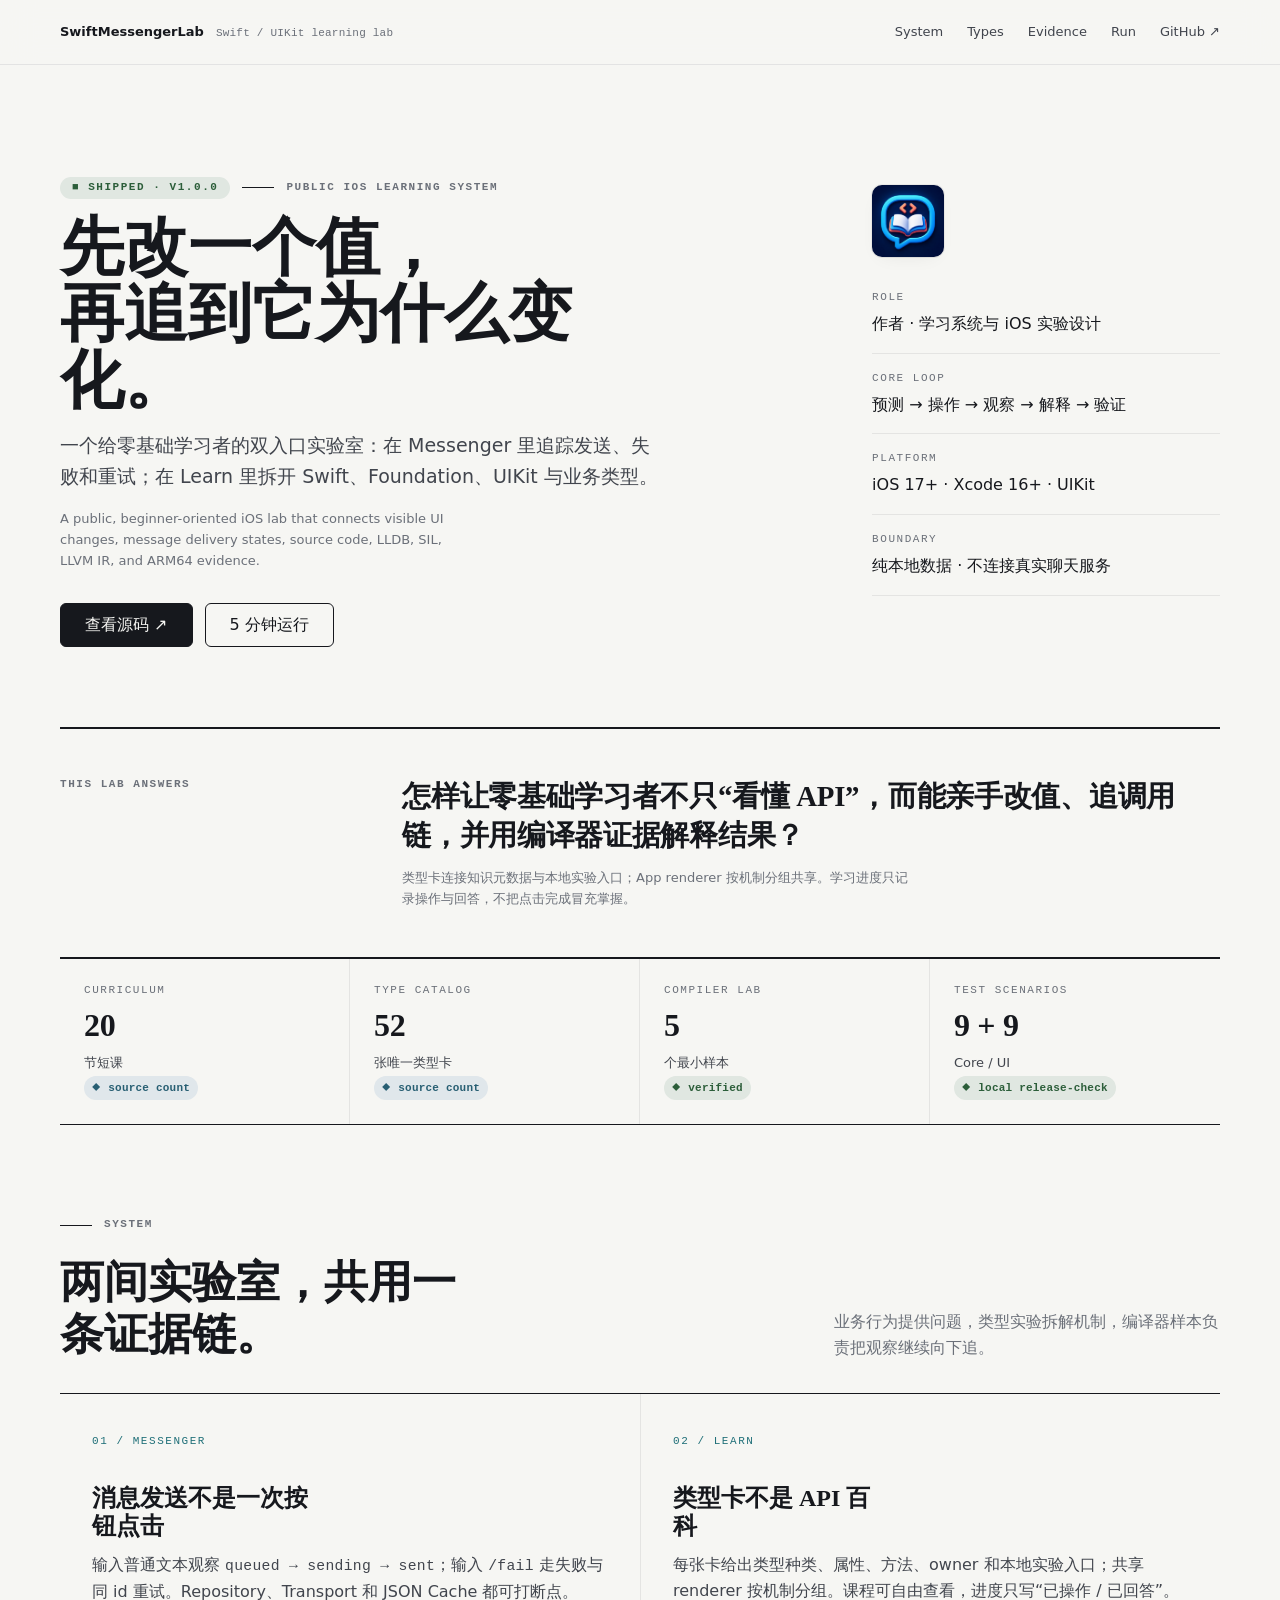
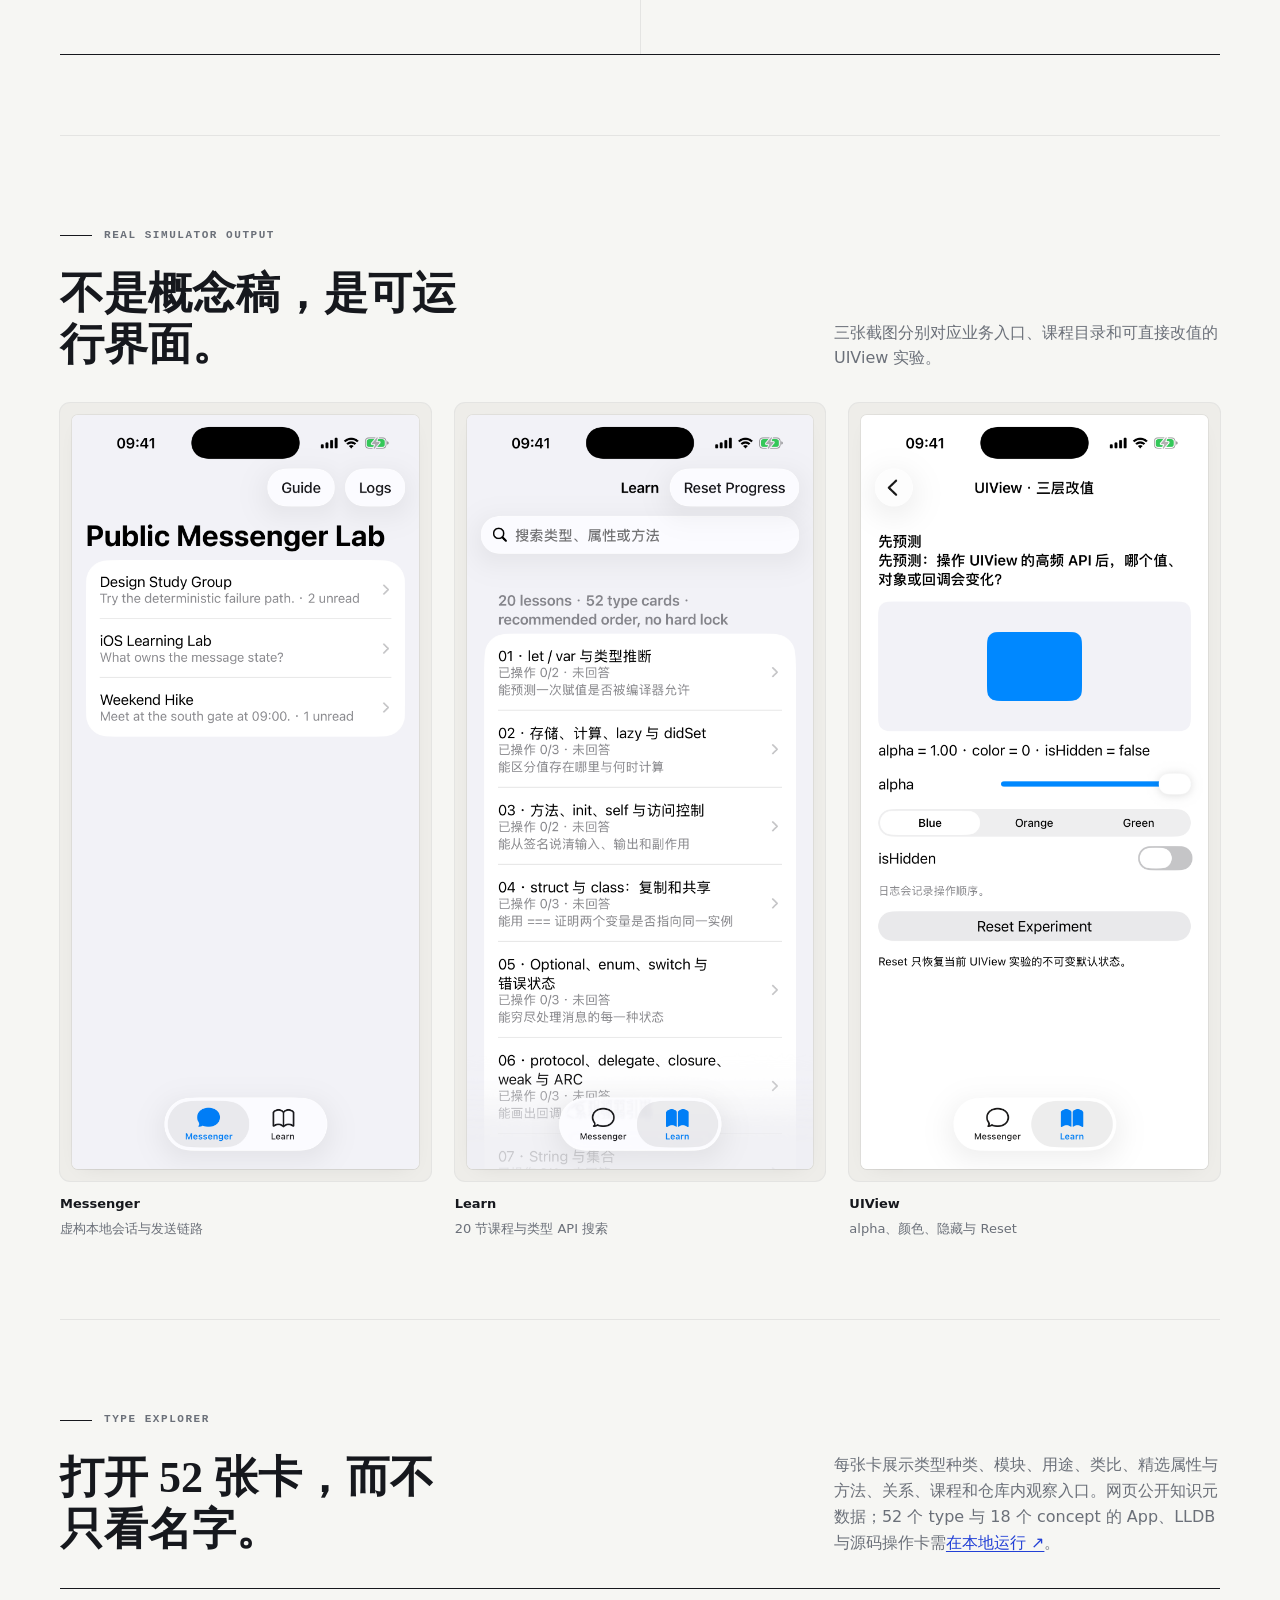
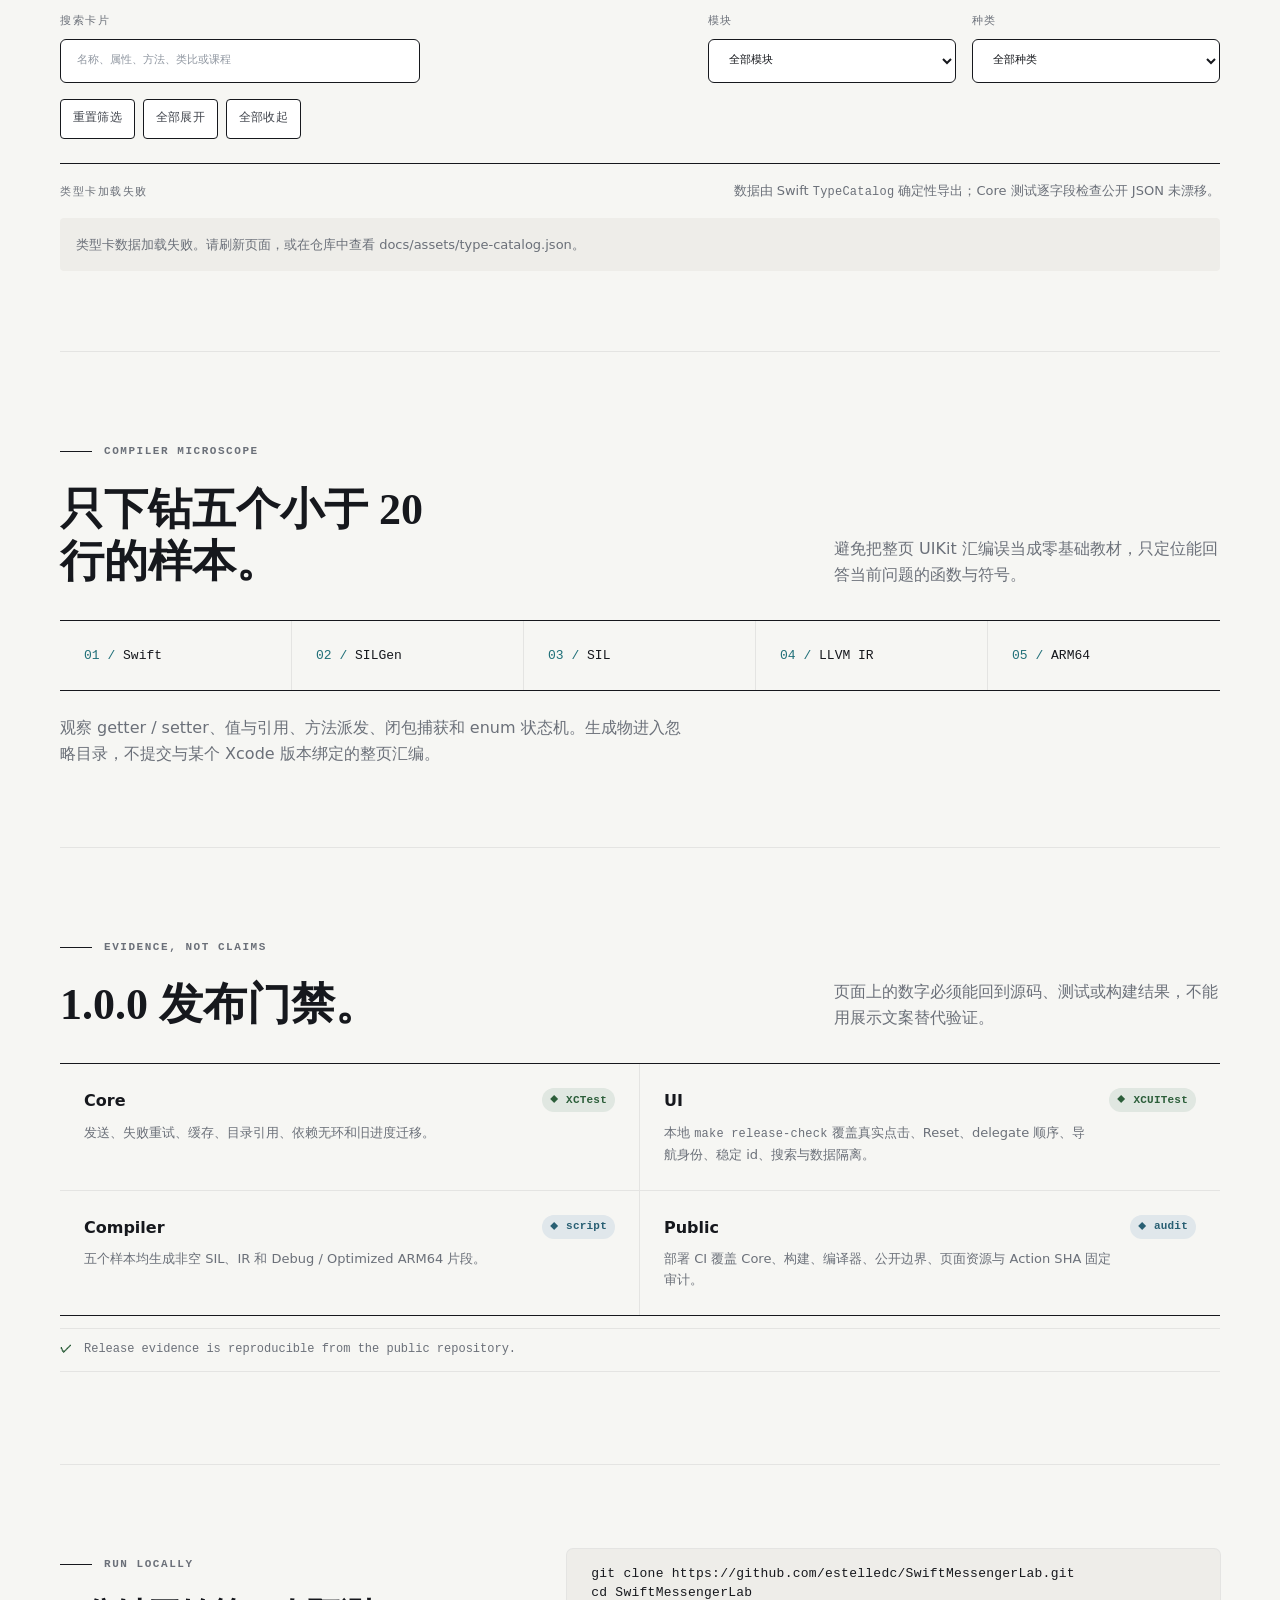
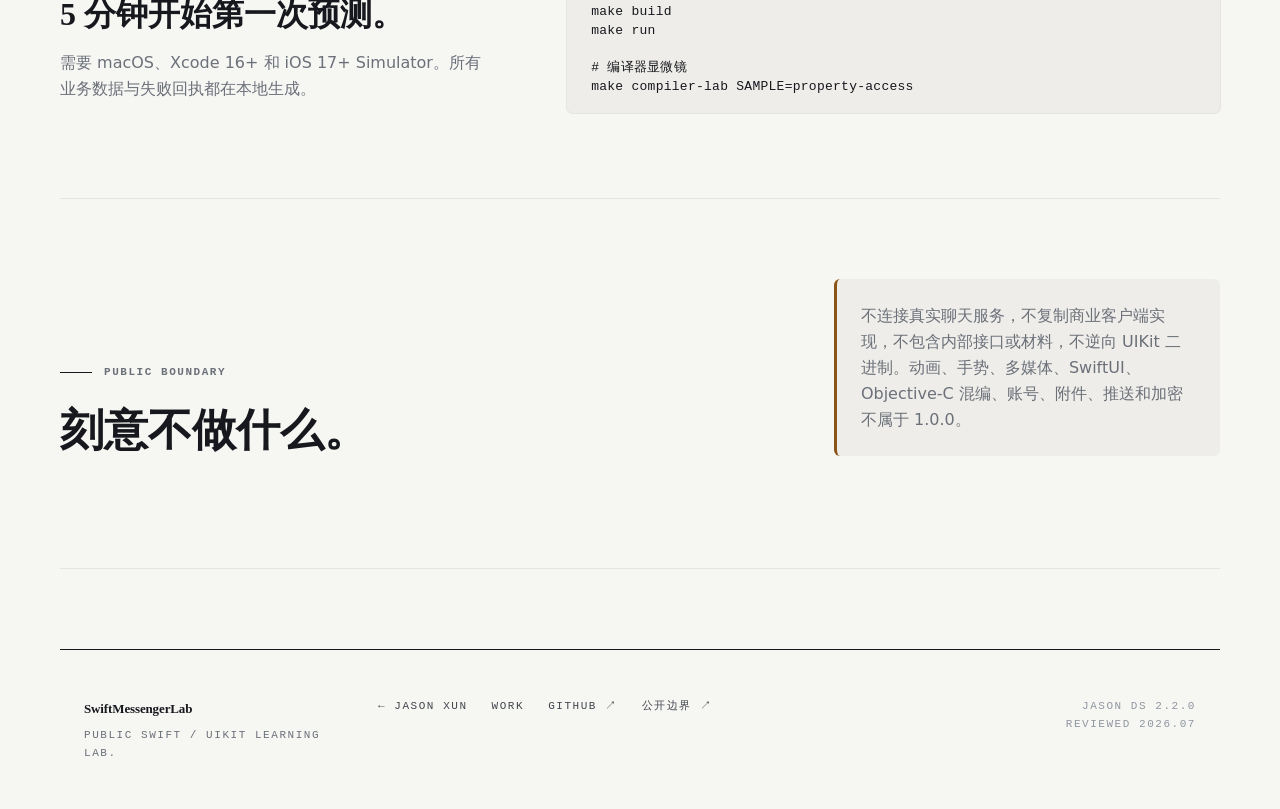
==== commit f7b55195: "重构 Messenger 实验控制台" ====
--- a/docs/index.html
+++ b/docs/index.html
@@ -91,7 +91,7 @@
       <section class="lab-section jx-container" id="types" aria-labelledby="type-title">
         <div class="lab-section__heading">
           <div><p class="jx-eyebrow"><span class="jx-eyebrow__rule"></span>Type explorer</p><h2 id="type-title">打开 52 张卡，而不只看名字。</h2></div>
-          <p>每张卡展示类型种类、模块、用途、类比、精选属性与方法、关系、课程和仓库内观察入口。网页公开知识元数据；App、LLDB 与源码实验仍需<a href="https://github.com/estelledc/SwiftMessengerLab/blob/main/docs/type-lab.md" target="_blank" rel="noopener">在本地运行 ↗</a>。</p>
+          <p>每张卡展示类型种类、模块、用途、类比、精选属性与方法、关系、课程和仓库内观察入口。网页公开知识元数据；52 个 type 与 18 个 concept 的 App、LLDB 与源码操作卡需<a href="https://github.com/estelledc/SwiftMessengerLab/blob/main/docs/experiment-cards.md" target="_blank" rel="noopener">在本地运行 ↗</a>。</p>
         </div>
         <div class="lab-type-controls" aria-label="类型卡筛选">
           <label class="lab-filter lab-filter--query">搜索卡片<input id="type-filter" type="search" autocomplete="off" aria-controls="type-list" placeholder="名称、属性、方法、类比或课程"></label>
